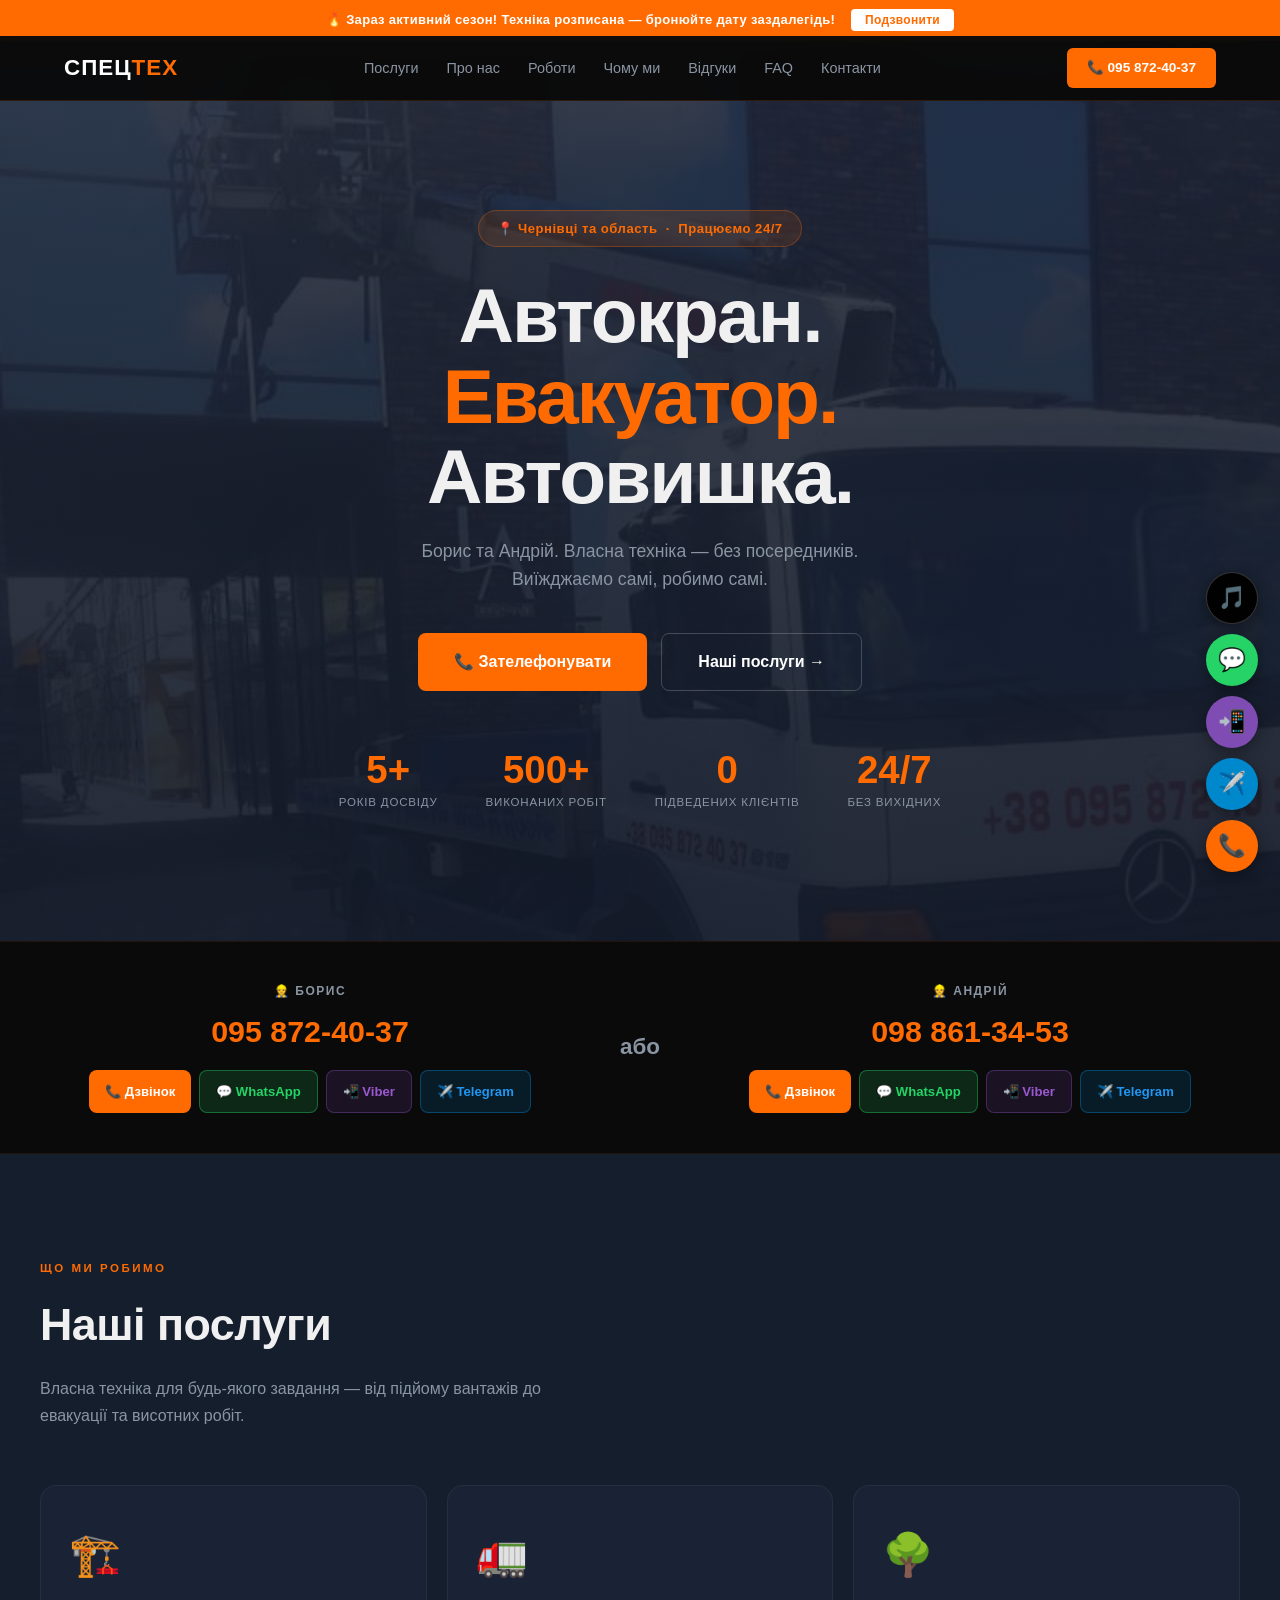
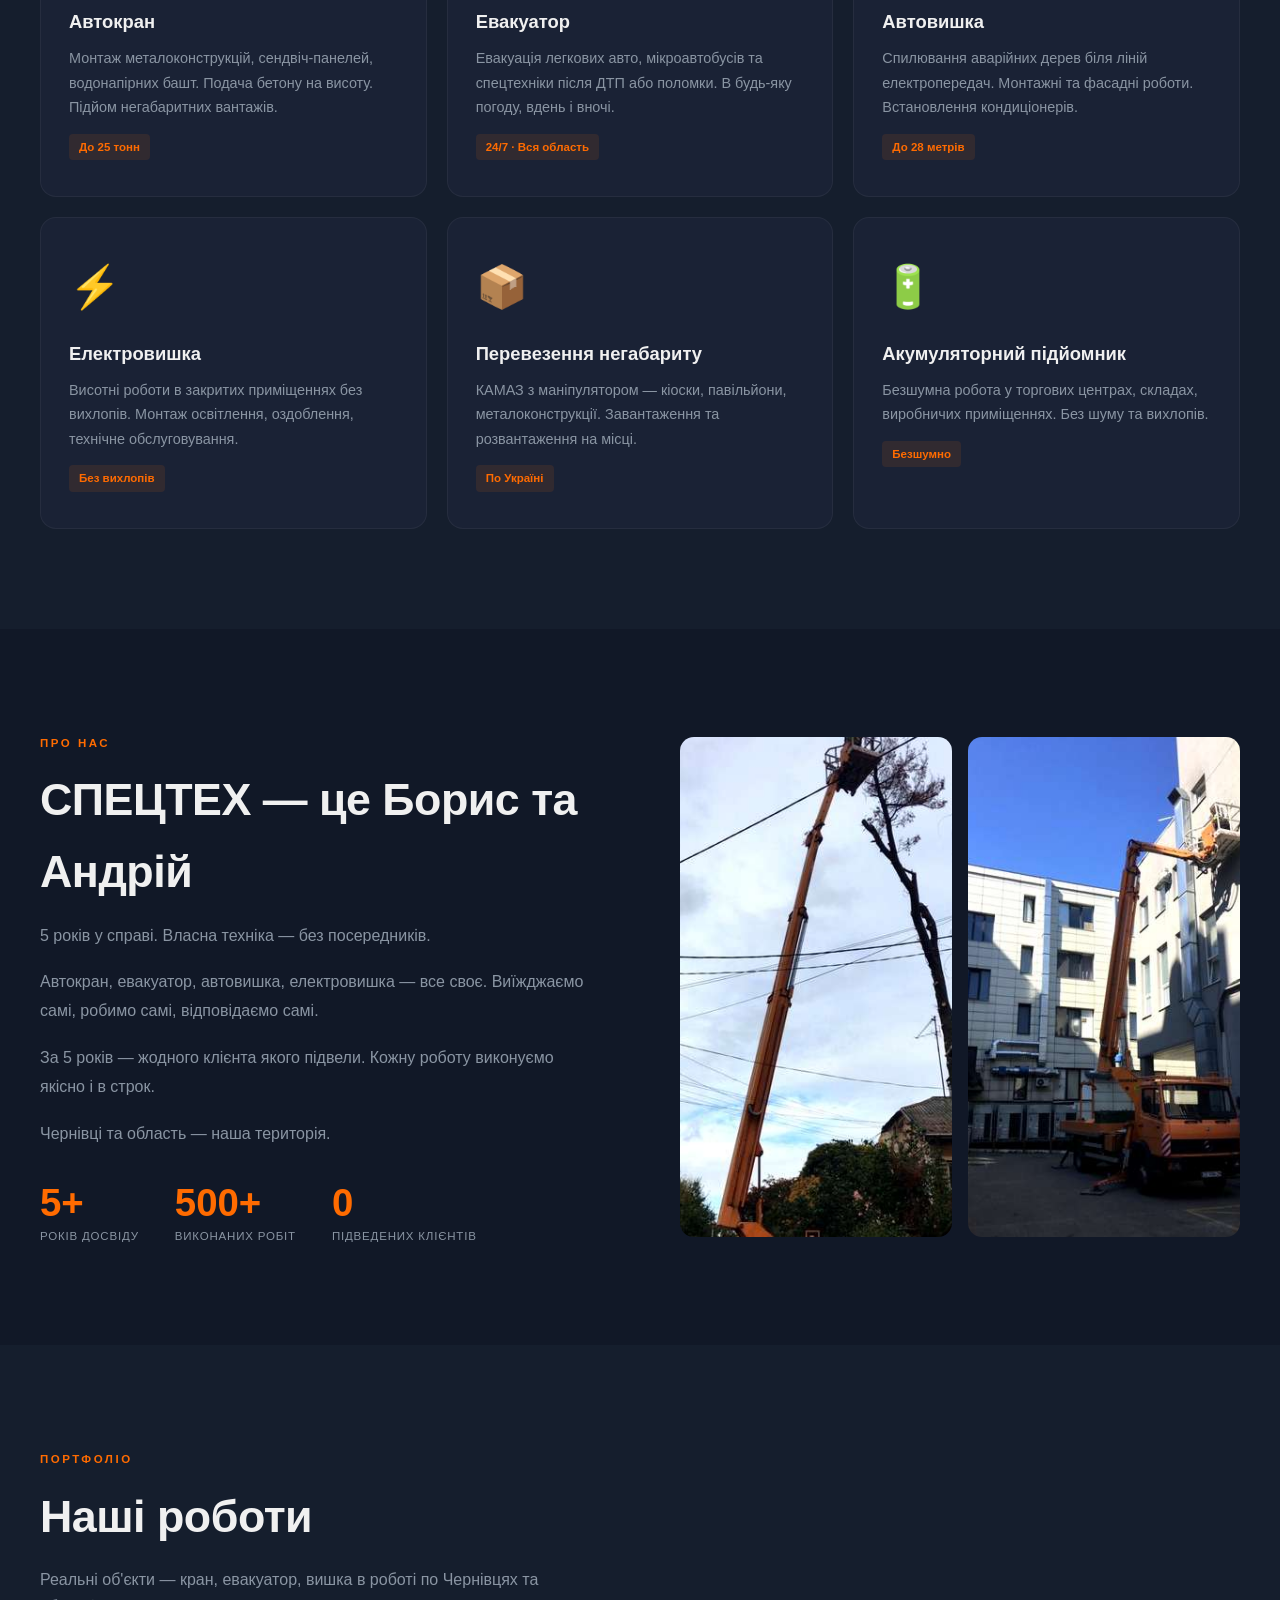
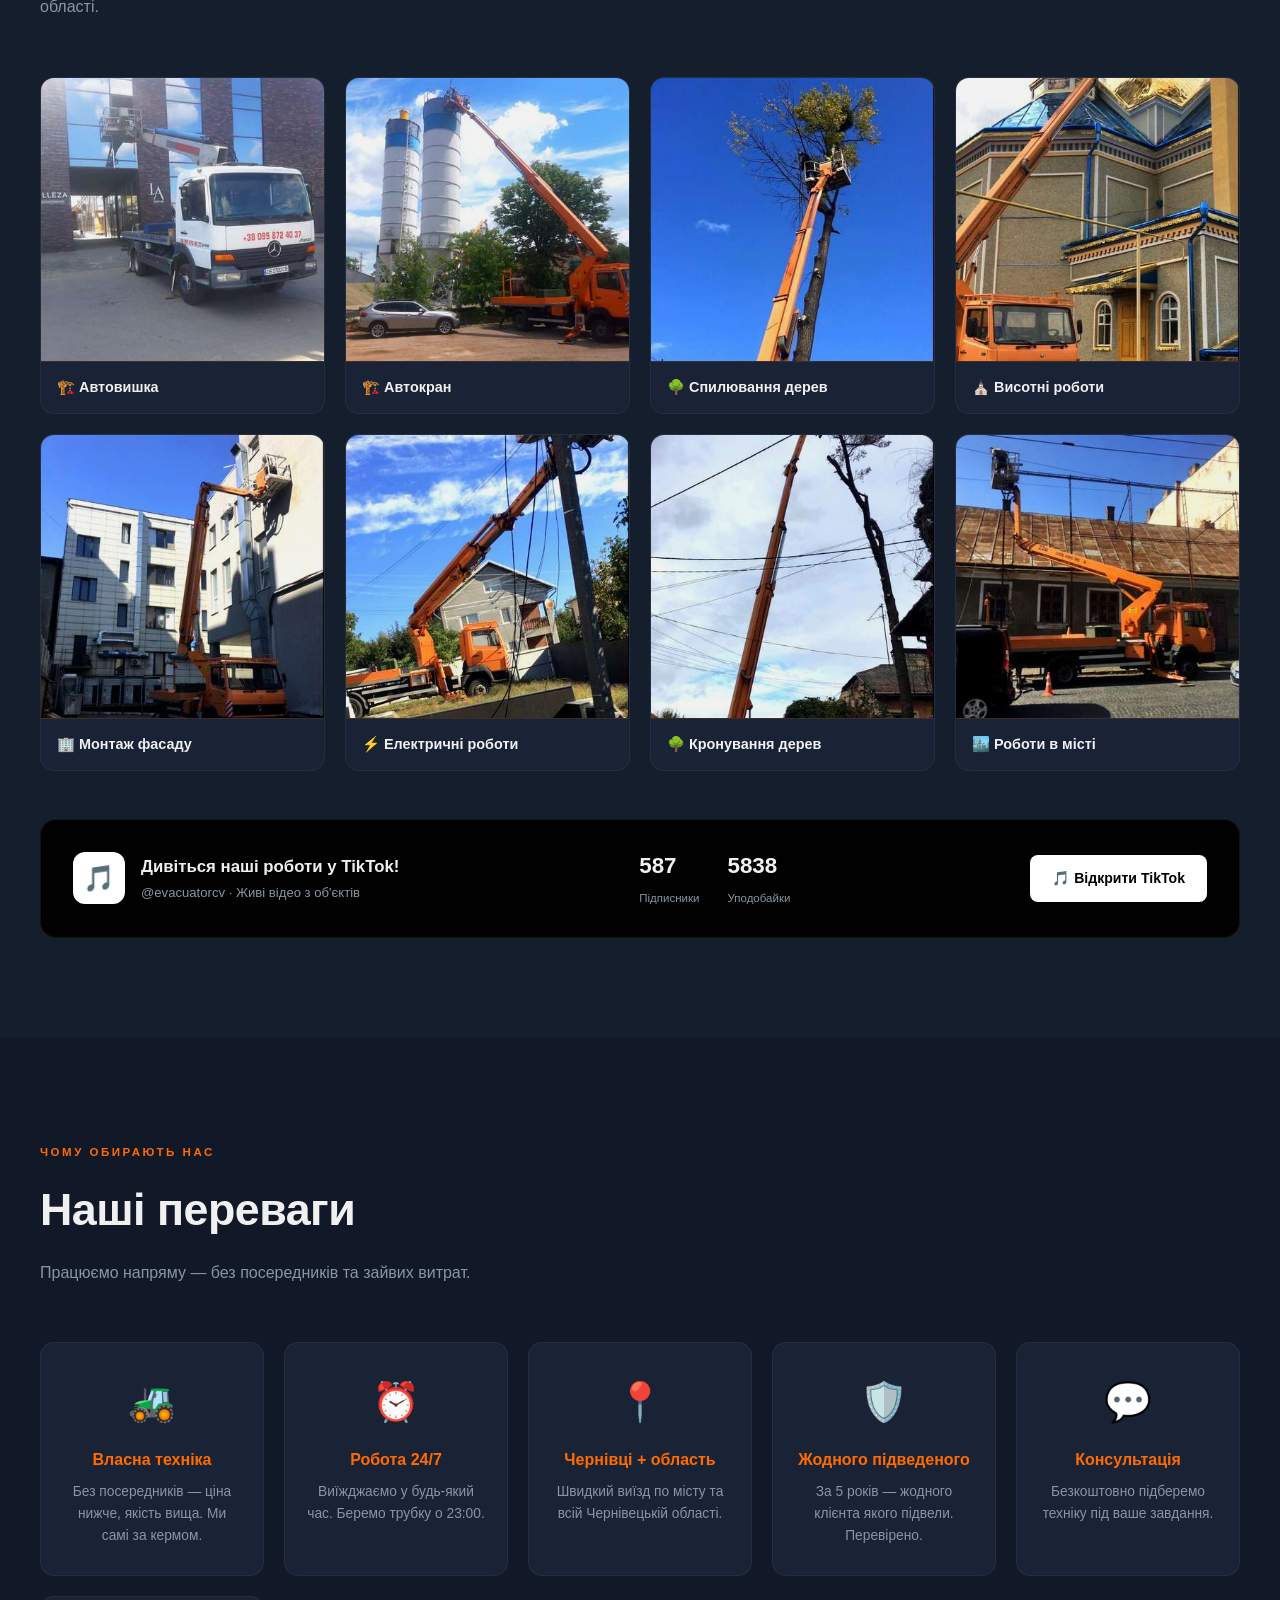
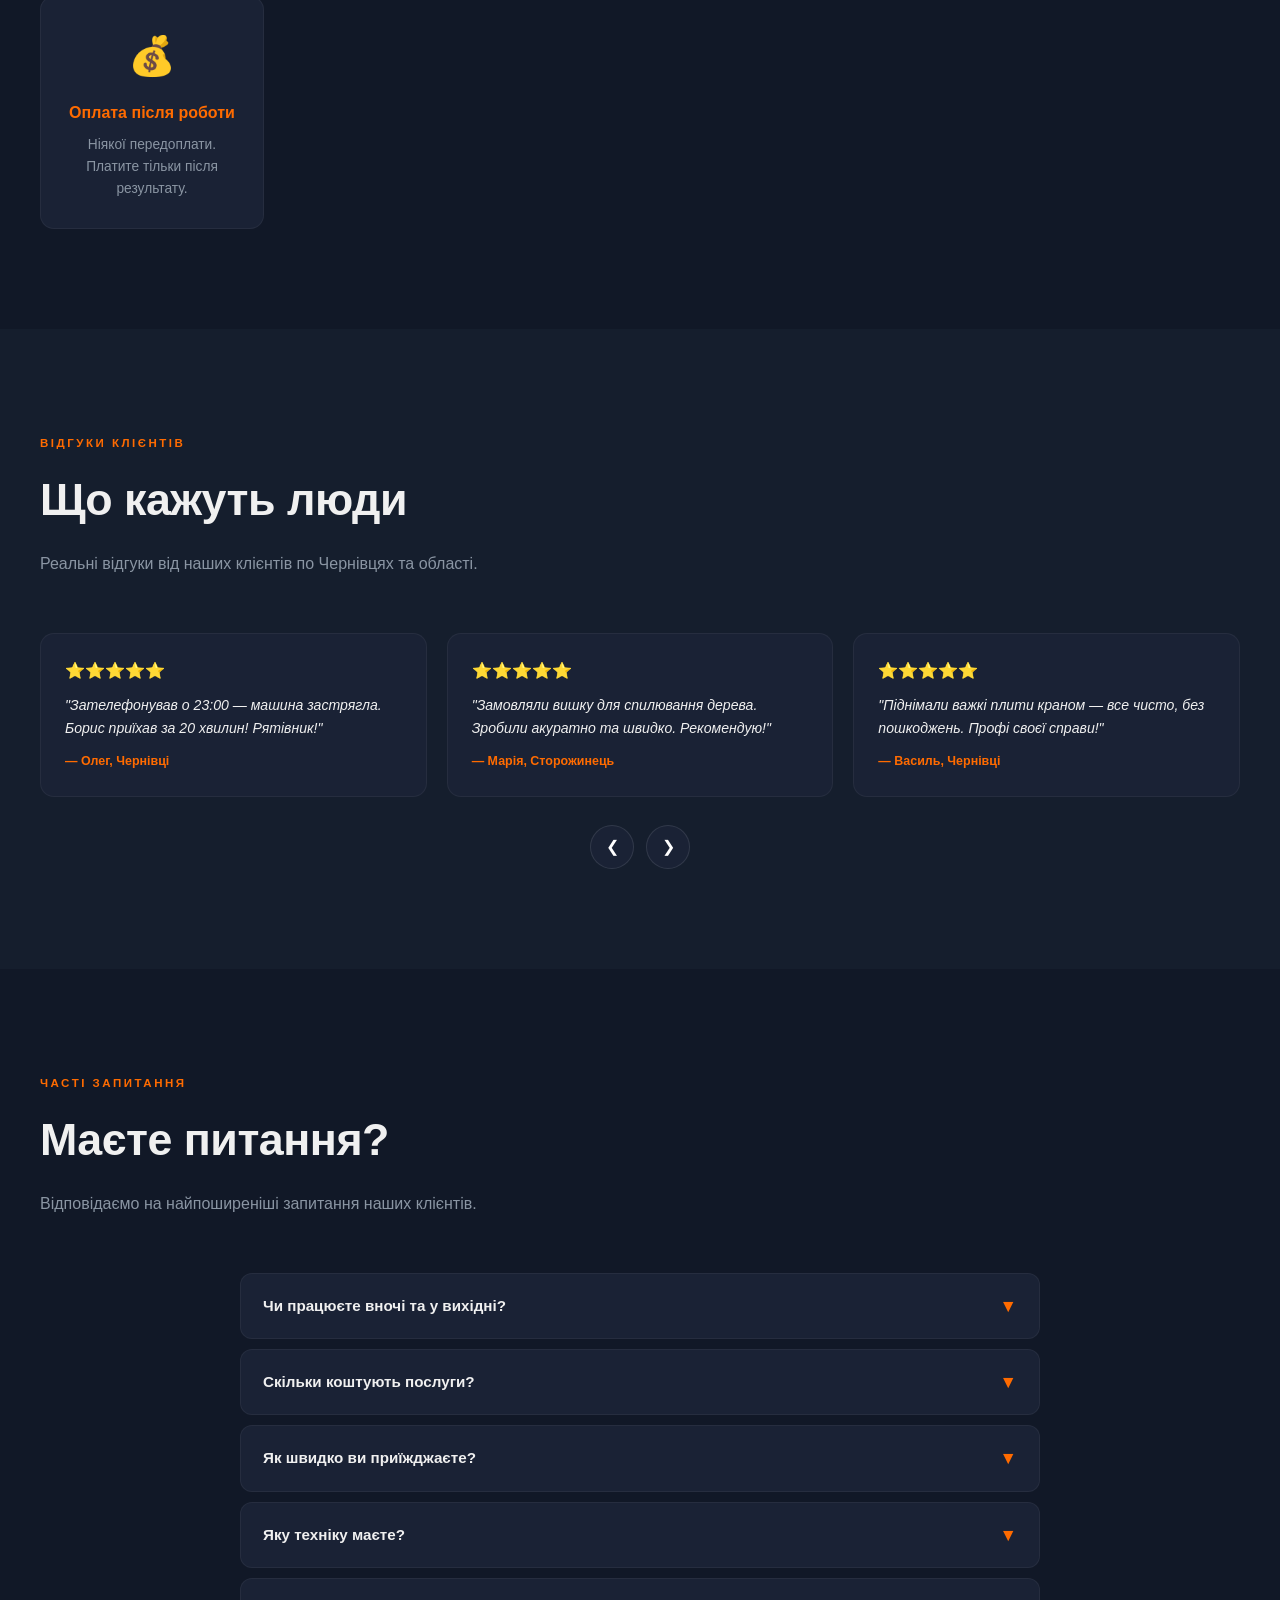
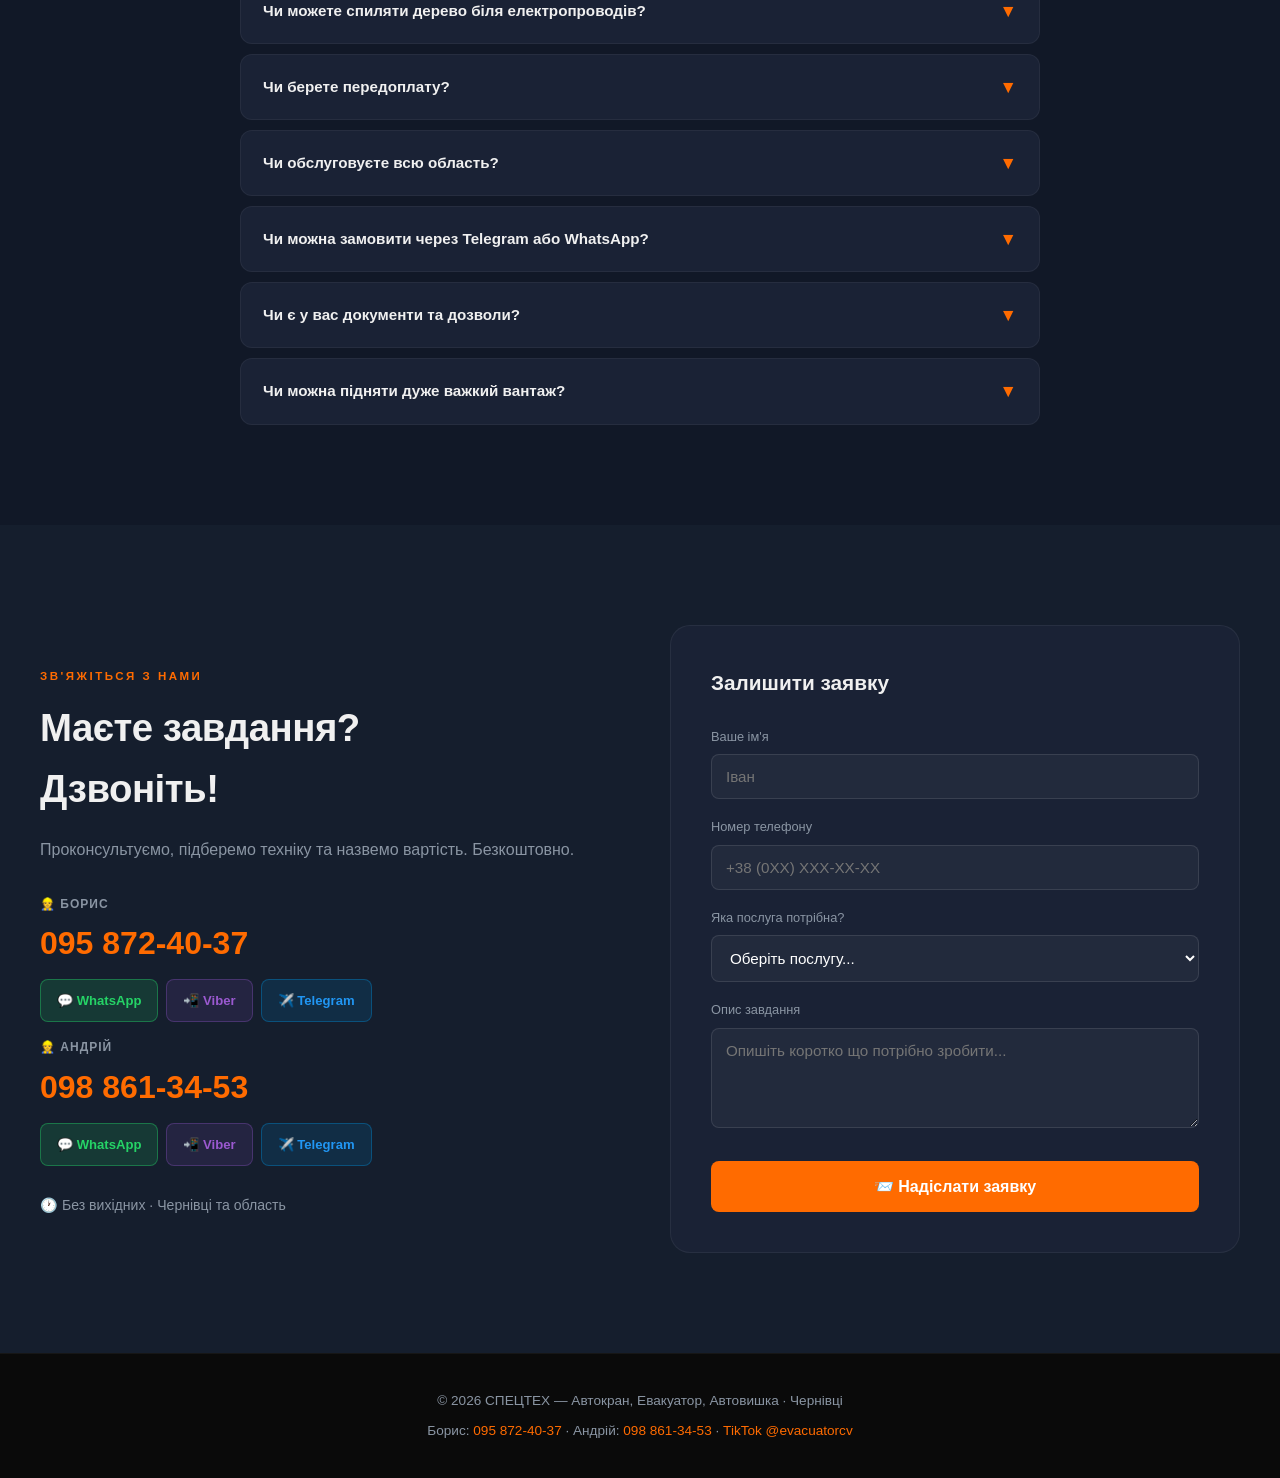
==== index.html @ e75e0cc0 "Add files via upload" ====
<!DOCTYPE html>
<html lang="uk">
<head>
<meta charset="UTF-8">
<meta name="viewport" content="width=device-width, initial-scale=1.0">
<title>Евакуатор Чернівці | Автокран Чернівці | Спецтехніка Чернівці | СПЕЦТЕХ</title>
<meta name="description" content="Спецтехніка Чернівці — евакуатор 24/7, автокран до 25т, автовишка до 28м. Спилювання дерев, монтаж фасадів, перевезення негабариту. Борис: 095 872-40-37, Андрій: 098 861-34-53.">
<meta name="keywords" content="евакуатор Чернівці, евакуатор Чернівці 24/7, автокран Чернівці, автовишка Чернівці, спецтехніка Чернівці, спилювання дерев Чернівці, кран Чернівці, вишка Чернівці, евакуація авто Чернівці, буксирування авто Чернівці, монтаж кондиціонерів Чернівці, перевезення негабариту Чернівці, оренда крана Чернівці, оренда вишки Чернівці, спецтехніка Чернівецька область, евакуатор Буковина">
<meta name="robots" content="index, follow">
<meta name="author" content="СПЕЦТЕХ Чернівці">
<meta name="geo.region" content="UA-23">
<meta name="geo.placename" content="Чернівці">
<meta property="og:title" content="Евакуатор Чернівці 24/7 | Автокран, Автовишка | СПЕЦТЕХ">
<meta property="og:description" content="Власна спецтехніка без посередників. Евакуатор, автокран, автовишка 24/7 по Чернівцях та області.">
<meta property="og:type" content="website">
<meta property="og:locale" content="uk_UA">
<link rel="canonical" href="https://spectech-cv.netlify.app/">
<script type="application/ld+json">
{
  "@context": "https://schema.org",
  "@type": "LocalBusiness",
  "name": "СПЕЦТЕХ — Автокран та Евакуатор Чернівці",
  "description": "Послуги автокрана, евакуатора та автовишки у Чернівцях та області. Власна техніка без посередників.",
  "telephone": ["+380958724037", "+380988613453"],
  "address": {
    "@type": "PostalAddress",
    "addressLocality": "Чернівці",
    "addressRegion": "Чернівецька область",
    "addressCountry": "UA"
  },
  "areaServed": "Чернівецька область",
  "openingHours": "Mo-Su 00:00-24:00",
  "priceRange": "$$",
  "sameAs": ["https://www.tiktok.com/@evacuatorcv"],
  "hasOfferCatalog": {
    "@type": "OfferCatalog",
    "name": "Послуги спецтехніки",
    "itemListElement": [
      {"@type": "Offer", "itemOffered": {"@type": "Service", "name": "Послуги автокрана Чернівці"}},
      {"@type": "Offer", "itemOffered": {"@type": "Service", "name": "Евакуатор Чернівці 24/7"}},
      {"@type": "Offer", "itemOffered": {"@type": "Service", "name": "Автовишка Чернівці"}},
      {"@type": "Offer", "itemOffered": {"@type": "Service", "name": "Спилювання дерев Чернівці"}},
      {"@type": "Offer", "itemOffered": {"@type": "Service", "name": "Монтаж кондиціонерів Чернівці"}}
    ]
  }
}
</script>
<style>
*{margin:0;padding:0;box-sizing:border-box}
:root{
  --bg:#111827;
  --card:#1a2235;
  --orange:#ff6b00;
  --orange2:#d45500;
  --text:#f0f0f0;
  --muted:#8a95a3;
  --tr:all 0.3s ease;
}
html{scroll-behavior:smooth}
body{font-family:-apple-system,BlinkMacSystemFont,"Segoe UI",sans-serif;background:var(--bg);color:var(--text);overflow-x:hidden;line-height:1.6}

/* SEASON BANNER */
.season{background:var(--orange);padding:10px 20px;text-align:center;font-size:13px;font-weight:600;color:white;letter-spacing:.3px}
.season a{background:white;color:var(--orange);padding:4px 14px;border-radius:4px;font-weight:800;text-decoration:none;margin-left:12px;font-size:12px}

/* NAV */
nav{background:rgba(10,10,10,.96);backdrop-filter:blur(12px);position:fixed;top:36px;width:100%;z-index:1000;border-bottom:1px solid rgba(255,107,0,.15)}
.nav-wrap{max-width:1200px;margin:0 auto;padding:0 24px;height:64px;display:flex;align-items:center;justify-content:space-between}
.logo{font-size:1.4rem;font-weight:900;color:white;text-decoration:none;letter-spacing:1px}
.logo span{color:var(--orange)}
.nav-links{display:flex;list-style:none;gap:28px}
.nav-links a{color:var(--muted);text-decoration:none;font-size:.9rem;font-weight:500;transition:var(--tr)}
.nav-links a:hover{color:var(--orange)}
.nav-call{background:var(--orange);color:white;padding:9px 20px;border-radius:6px;font-weight:700;font-size:.85rem;text-decoration:none;transition:var(--tr);white-space:nowrap}
.nav-call:hover{background:var(--orange2)}
.burger{display:none;flex-direction:column;gap:5px;background:none;border:none;cursor:pointer}
.burger span{display:block;width:24px;height:2px;background:white;border-radius:2px;transition:var(--tr)}
.burger.open span:nth-child(1){transform:translateY(7px) rotate(45deg)}
.burger.open span:nth-child(2){opacity:0}
.burger.open span:nth-child(3){transform:translateY(-7px) rotate(-45deg)}
.mob-menu{display:none;position:fixed;top:100px;left:0;right:0;background:#0a0a0a;padding:24px;z-index:999;border-bottom:1px solid rgba(255,107,0,.2)}
.mob-menu.open{display:block}
.mob-menu ul{list-style:none;display:flex;flex-direction:column;gap:18px;margin-bottom:20px}
.mob-menu a{color:white;text-decoration:none;font-size:1rem;font-weight:600}
.mob-phone{display:block;background:var(--orange);color:white;text-align:center;padding:13px;border-radius:8px;font-weight:700;text-decoration:none;margin-bottom:10px}

/* HERO */
.hero{min-height:100vh;display:flex;align-items:center;justify-content:center;text-align:center;padding:120px 24px 80px;position:relative;overflow:hidden}
.hero-bg{position:absolute;inset:0;z-index:0}
.hero-slides{width:100%;height:100%;position:relative}
.hero-slide{position:absolute;inset:0;opacity:0;transition:opacity 1s ease;background:center/cover no-repeat}
.hero-slide.active{opacity:1}
.hero-overlay{position:absolute;inset:0;background:linear-gradient(180deg,rgba(17,24,39,.82) 0%,rgba(17,24,39,.92) 100%)}
.hero-content{position:relative;z-index:1;max-width:700px;margin:0 auto}
.hero-badge{display:inline-flex;align-items:center;gap:8px;background:rgba(255,107,0,.12);border:1px solid rgba(255,107,0,.3);color:var(--orange);padding:7px 18px;border-radius:100px;font-size:.82rem;font-weight:600;margin-bottom:28px;letter-spacing:.5px}
.hero h1{font-size:clamp(2.6rem,6vw,4.8rem);font-weight:900;line-height:1.05;margin-bottom:20px;letter-spacing:-2px}
.hero h1 em{font-style:normal;color:var(--orange)}
.hero-sub{font-size:1.1rem;color:var(--muted);margin-bottom:40px;max-width:500px;margin-left:auto;margin-right:auto}
.hero-btns{display:flex;gap:14px;justify-content:center;flex-wrap:wrap;margin-bottom:60px}
.btn-main{background:var(--orange);color:white;padding:15px 36px;border-radius:8px;font-weight:700;font-size:1rem;text-decoration:none;transition:var(--tr);border:none;cursor:pointer;display:inline-flex;align-items:center;gap:8px}
.btn-main:hover{background:var(--orange2);transform:translateY(-2px)}
.btn-ghost{background:transparent;color:white;padding:15px 36px;border-radius:8px;font-weight:700;font-size:1rem;text-decoration:none;border:1.5px solid rgba(255,255,255,.2);transition:var(--tr)}
.btn-ghost:hover{border-color:var(--orange);color:var(--orange)}
.hero-stats{display:flex;gap:48px;justify-content:center;flex-wrap:wrap}
.stat-num{font-size:2.4rem;font-weight:900;color:var(--orange);line-height:1}
.stat-label{font-size:.72rem;color:var(--muted);text-transform:uppercase;letter-spacing:.8px;margin-top:4px}

/* CONTACTS STRIP */
.contacts-strip{background:#0a0a0a;padding:40px 24px;border-top:1px solid rgba(255,107,0,.1);border-bottom:1px solid rgba(255,107,0,.1)}
.contacts-strip .container{max-width:1200px;margin:0 auto}
.contacts-grid{display:grid;grid-template-columns:1fr auto 1fr;gap:40px;align-items:center;justify-items:center}
.contact-person{text-align:center}
.person-name{color:var(--muted);font-size:.75rem;text-transform:uppercase;letter-spacing:1.5px;margin-bottom:6px;font-weight:600}
.person-phone{font-size:1.9rem;font-weight:900;color:var(--orange);text-decoration:none;display:block;margin-bottom:14px;transition:var(--tr)}
.person-phone:hover{color:white}
.contact-btns{display:flex;gap:8px;justify-content:center;flex-wrap:wrap}
.cbtn{display:inline-flex;align-items:center;gap:6px;padding:10px 16px;border-radius:8px;font-weight:700;font-size:.82rem;text-decoration:none;transition:var(--tr);cursor:pointer;border:none}
.cbtn:hover{transform:translateY(-2px)}
.cbtn-call{background:var(--orange);color:white}
.cbtn-call:hover{background:var(--orange2)}
.cbtn-viber{background:rgba(126,76,178,.15);border:1.5px solid rgba(126,76,178,.4);color:#9b59d0}
.cbtn-viber:hover{background:rgba(126,76,178,.25)}
.cbtn-tg{background:rgba(0,136,204,.15);border:1.5px solid rgba(0,136,204,.4);color:#2196f3}
.cbtn-tg:hover{background:rgba(0,136,204,.25)}
.cbtn-wa{background:rgba(37,211,102,.15);border:1.5px solid rgba(37,211,102,.4);color:#25d366}
.cbtn-wa:hover{background:rgba(37,211,102,.25)}
.contacts-divider{color:var(--muted);font-size:1.4rem;font-weight:700}

/* SECTIONS */
.section{padding:100px 24px}
.section-dark{background:#151e2d}
.container{max-width:1200px;margin:0 auto}
.section-tag{display:inline-block;color:var(--orange);font-size:.72rem;font-weight:700;letter-spacing:2.5px;text-transform:uppercase;margin-bottom:12px}
.section-title{font-size:clamp(1.8rem,4vw,2.8rem);font-weight:900;margin-bottom:14px;letter-spacing:-.5px}
.section-desc{color:var(--muted);font-size:1rem;max-width:520px;margin-bottom:56px;line-height:1.7}

/* SERVICES */
.services-grid{display:grid;grid-template-columns:repeat(auto-fit,minmax(300px,1fr));gap:20px}
.scard{background:var(--card);border:1px solid rgba(255,255,255,.05);border-radius:16px;padding:36px 28px;transition:var(--tr);position:relative;overflow:hidden}
.scard::after{content:'';position:absolute;top:0;left:0;right:0;height:3px;background:var(--orange);transform:scaleX(0);transform-origin:left;transition:var(--tr)}
.scard:hover{transform:translateY(-6px);border-color:rgba(255,107,0,.25);box-shadow:0 20px 40px rgba(0,0,0,.3)}
.scard:hover::after{transform:scaleX(1)}
.scard-icon{font-size:2.6rem;margin-bottom:18px;display:block}
.scard h3{font-size:1.15rem;font-weight:800;margin-bottom:10px}
.scard p{color:var(--muted);font-size:.9rem;line-height:1.7}
.scard-tag{display:inline-block;background:rgba(255,107,0,.1);color:var(--orange);font-size:.72rem;font-weight:600;padding:4px 10px;border-radius:4px;margin-top:14px}

/* ABOUT */
.about-grid{display:grid;grid-template-columns:1fr 1fr;gap:80px;align-items:center}
.about-text p{color:var(--muted);font-size:1rem;line-height:1.8;margin-bottom:18px}
.about-nums{display:flex;gap:36px;margin-top:36px;flex-wrap:wrap}
.about-num .n{font-size:2.4rem;font-weight:900;color:var(--orange);line-height:1}
.about-num .l{font-size:.72rem;color:var(--muted);text-transform:uppercase;letter-spacing:.8px;margin-top:4px}
.about-imgs{display:grid;grid-template-columns:1fr 1fr;gap:16px;height:500px}
.about-img-big{grid-column:1;grid-row:1;border-radius:14px;overflow:hidden;height:100%}
.about-img-sm{grid-column:2;grid-row:1;border-radius:14px;overflow:hidden;height:100%}
.about-img-big img,.about-img-sm img{width:100%;height:100%;object-fit:cover;object-position:center;transition:transform .4s ease}
.about-img-big:hover img,.about-img-sm:hover img{transform:scale(1.04)}

/* GALLERY SLIDER */
.gallery-slider{position:relative;border-radius:16px;overflow:hidden;box-shadow:0 20px 60px rgba(0,0,0,.4);background:#0a0a0a}
.gslides{display:flex;transition:transform .6s cubic-bezier(.4,0,.2,1)}
/* ПРОСТА СІТКА */
.simple-grid{display:grid;grid-template-columns:repeat(4,1fr);gap:20px}
.sg-item{border-radius:14px;overflow:hidden;background:var(--card);border:1px solid rgba(255,255,255,.05);transition:transform .3s ease}
.sg-item:hover{transform:translateY(-6px)}
.sg-item img{width:100%;aspect-ratio:1;object-fit:cover;display:block;filter:brightness(.95) saturate(1.1);transition:filter .3s ease}
.sg-item:hover img{filter:brightness(1.05) saturate(1.2)}
.sg-caption{padding:14px 16px;font-size:.9rem;font-weight:700;color:var(--text);border-top:1px solid rgba(255,107,0,.15)}
.gslide-caption{position:absolute;bottom:0;left:0;right:0;background:linear-gradient(transparent,rgba(17,24,39,.92));padding:28px 24px 20px;font-size:1rem;font-weight:600}
.garrow{position:absolute;top:50%;transform:translateY(-50%);background:rgba(255,107,0,.85);color:white;border:none;width:48px;height:48px;border-radius:50%;font-size:1.2rem;cursor:pointer;z-index:10;display:flex;align-items:center;justify-content:center;transition:var(--tr)}
.garrow:hover{background:var(--orange);transform:translateY(-50%) scale(1.1)}
.garrow.prev{left:16px}
.garrow.next{right:16px}
.gdots{display:flex;justify-content:center;gap:10px;margin-top:20px}
.gdot{width:10px;height:10px;border-radius:50%;background:rgba(255,255,255,.2);cursor:pointer;transition:var(--tr)}
.gdot.active{background:var(--orange);transform:scale(1.3)}

/* WHY US */
.why-grid{display:grid;grid-template-columns:repeat(auto-fit,minmax(220px,1fr));gap:20px}
.why-card{background:var(--card);border:1px solid rgba(255,255,255,.05);border-radius:14px;padding:28px 22px;text-align:center;transition:var(--tr)}
.why-card:hover{border-color:rgba(255,107,0,.25);transform:translateY(-4px)}
.why-icon{font-size:2.4rem;margin-bottom:14px;display:block}
.why-card h3{font-size:1rem;font-weight:800;color:var(--orange);margin-bottom:8px}
.why-card p{color:var(--muted);font-size:.86rem;line-height:1.6}

/* REVIEWS SLIDER */
.reviews-slider{position:relative;overflow:hidden}
.rslides{display:flex;transition:transform .6s cubic-bezier(.4,0,.2,1)}
.rslide{flex:1 0 100%}
.reviews-row{display:grid;grid-template-columns:repeat(3,1fr);gap:20px}
.rcard{background:var(--card);border:1px solid rgba(255,255,255,.05);border-radius:14px;padding:24px;transition:var(--tr)}
.rcard:hover{border-color:rgba(255,107,0,.2)}
.stars{color:#fbbf24;font-size:1rem;margin-bottom:10px}
.rcard p{color:var(--text);font-size:.88rem;line-height:1.65;font-style:italic;margin-bottom:12px}
.rname{color:var(--orange);font-size:.78rem;font-weight:700}
.rarrows{display:flex;justify-content:center;gap:12px;margin-top:28px}
.rarrow{background:var(--card);border:1px solid rgba(255,255,255,.1);color:white;width:44px;height:44px;border-radius:50%;font-size:1rem;cursor:pointer;transition:var(--tr);display:flex;align-items:center;justify-content:center}
.rarrow:hover{background:var(--orange);border-color:var(--orange)}

/* TIKTOK */
.tiktok-block{background:#010101;border:1px solid rgba(255,255,255,.07);border-radius:16px;padding:28px 32px;display:flex;align-items:center;justify-content:space-between;flex-wrap:wrap;gap:20px;margin-top:48px}
.tiktok-left{display:flex;align-items:center;gap:16px}
.tiktok-ico{width:52px;height:52px;background:white;border-radius:12px;display:flex;align-items:center;justify-content:center;font-size:1.6rem}
.tiktok-title{font-size:1.05rem;font-weight:800}
.tiktok-sub{color:var(--muted);font-size:.82rem;margin-top:2px}
.tiktok-stats{display:flex;gap:28px}
.tiktok-stat strong{display:block;font-size:1.4rem;font-weight:900}
.tiktok-stat small{color:var(--muted);font-size:.72rem}
.btn-tiktok{background:white;color:black;padding:12px 22px;border-radius:8px;font-weight:700;font-size:.88rem;text-decoration:none;transition:var(--tr);display:flex;align-items:center;gap:8px}
.btn-tiktok:hover{transform:translateY(-2px)}

/* FAQ */
.faq-list{max-width:800px;margin:0 auto;display:flex;flex-direction:column;gap:10px}
.faq-item{background:var(--card);border:1px solid rgba(255,255,255,.05);border-radius:12px;overflow:hidden;transition:var(--tr)}
.faq-item:hover{border-color:rgba(255,107,0,.2)}
.faq-q{padding:18px 22px;font-weight:700;font-size:.95rem;cursor:pointer;display:flex;justify-content:space-between;align-items:center;user-select:none}
.faq-arr{color:var(--orange);transition:var(--tr);font-size:1.1rem}
.faq-item.open .faq-arr{transform:rotate(180deg)}
.faq-a{display:none;padding:0 22px 18px;color:var(--muted);font-size:.9rem;line-height:1.75;border-top:1px solid rgba(255,255,255,.05);padding-top:14px}
.faq-item.open .faq-a{display:block}

/* CONTACT FORM */
.contact-wrap{display:grid;grid-template-columns:1fr 1fr;gap:60px;align-items:center}
.contact-left h2{font-size:2.4rem;font-weight:900;margin-bottom:16px;letter-spacing:-.5px}
.contact-left p{color:var(--muted);line-height:1.7;margin-bottom:32px}
.big-phones{display:flex;flex-direction:column;gap:16px;margin-bottom:28px}
.big-phone-item .label{color:var(--muted);font-size:.75rem;text-transform:uppercase;letter-spacing:1px;margin-bottom:4px;font-weight:600}
.big-phone-link{font-size:2rem;font-weight:900;color:var(--orange);text-decoration:none;display:block;transition:var(--tr)}
.big-phone-link:hover{color:white}
.big-phone-btns{display:flex;gap:8px;margin-top:10px;flex-wrap:wrap}
.contact-hours{display:flex;align-items:center;gap:8px;color:var(--muted);font-size:.88rem;margin-top:20px}
.contact-form{background:var(--card);border:1px solid rgba(255,255,255,.06);border-radius:20px;padding:40px}
.contact-form h3{font-size:1.3rem;font-weight:800;margin-bottom:28px}
.fg{margin-bottom:18px}
.fg label{display:block;font-size:.8rem;color:var(--muted);margin-bottom:7px;font-weight:500}
.fg input,.fg textarea,.fg select{width:100%;padding:13px 14px;background:rgba(255,255,255,.04);border:1px solid rgba(255,255,255,.1);border-radius:8px;color:white;font-size:.95rem;transition:var(--tr);font-family:inherit}
.fg input:focus,.fg textarea:focus,.fg select:focus{outline:none;border-color:var(--orange);background:rgba(255,107,0,.04)}
.fg select option{background:#1a2235}
.fg textarea{resize:vertical;min-height:100px}
.btn-submit{width:100%;padding:16px;background:var(--orange);color:white;border:none;border-radius:8px;font-size:1rem;font-weight:700;cursor:pointer;transition:var(--tr);margin-top:8px}
.btn-submit:hover{background:var(--orange2);transform:translateY(-2px)}
.success-msg{display:none;background:rgba(16,185,129,.15);border:1px solid rgba(16,185,129,.3);color:#10b981;padding:16px;border-radius:8px;text-align:center;font-weight:600;margin-top:16px}

/* FOOTER */
footer{background:#0a0a0a;border-top:1px solid rgba(255,255,255,.05);padding:36px 24px;text-align:center;color:var(--muted);font-size:.85rem}
footer a{color:var(--orange);text-decoration:none}
footer p+p{margin-top:8px}

/* FLOAT BUTTONS */
.float-btns{position:fixed;bottom:28px;right:22px;display:flex;flex-direction:column;gap:10px;z-index:900}
.fbtn{width:52px;height:52px;border-radius:50%;display:flex;align-items:center;justify-content:center;font-size:1.4rem;text-decoration:none;box-shadow:0 4px 16px rgba(0,0,0,.4);transition:var(--tr)}
.fbtn:hover{transform:scale(1.12)}
.fbtn-wa{background:#25d366}
.fbtn-viber{background:#7e4cb2}
.fbtn-tg{background:#0088cc}
.fbtn-call{background:var(--orange)}

/* ANIMATIONS */
@keyframes fadeUp{from{opacity:0;transform:translateY(24px)}to{opacity:1;transform:translateY(0)}}
.hero-badge{animation:fadeUp .6s ease both}
.hero h1{animation:fadeUp .6s ease .1s both}
.hero-sub{animation:fadeUp .6s ease .2s both}
.hero-btns{animation:fadeUp .6s ease .3s both}
.hero-stats{animation:fadeUp .6s ease .4s both}

/* RESPONSIVE */
@media(max-width:900px){
  nav{top:36px}
  .nav-links,.nav-call{display:none}
  .burger{display:flex}
  .contacts-grid{grid-template-columns:1fr;gap:28px}
  .contacts-divider{display:none}
  .about-grid{grid-template-columns:1fr;gap:32px}
  .about-imgs{height:260px}
  .contact-wrap{grid-template-columns:1fr;gap:36px}
  .reviews-row{grid-template-columns:1fr}
  .tiktok-block{flex-direction:column;align-items:flex-start}
  .tiktok-stats{display:none}
  .simple-grid{grid-template-columns:repeat(2,1fr)}
}
@media(max-width:600px){
  .season{font-size:11px}
  .section{padding:70px 20px}
  .hero-stats{gap:24px}
  .contact-form{padding:24px 18px}
  .simple-grid{grid-template-columns:repeat(2,1fr);gap:12px}
}
</style>
</head>
<body>

<!-- SEASON BANNER -->
<div class="season">
  🔥 Зараз активний сезон! Техніка розписана — <strong>бронюйте дату заздалегідь!</strong>
  <a href="tel:+380958724037">Подзвонити</a>
</div>

<!-- NAV -->
<nav>
  <div class="nav-wrap">
    <a href="#home" class="logo">СПЕЦ<span>ТЕХ</span></a>
    <ul class="nav-links">
      <li><a href="#services">Послуги</a></li>
      <li><a href="#about">Про нас</a></li>
      <li><a href="#gallery">Роботи</a></li>
      <li><a href="#why">Чому ми</a></li>
      <li><a href="#reviews">Відгуки</a></li>
      <li><a href="#faq">FAQ</a></li>
      <li><a href="#contact">Контакти</a></li>
    </ul>
    <a href="tel:+380958724037" class="nav-call">📞 095 872-40-37</a>
    <button class="burger" id="burger"><span></span><span></span><span></span></button>
  </div>
</nav>

<!-- MOB MENU -->
<div class="mob-menu" id="mobMenu">
  <ul>
    <li><a href="#services" class="mc">Послуги</a></li>
    <li><a href="#about" class="mc">Про нас</a></li>
    <li><a href="#gallery" class="mc">Роботи</a></li>
    <li><a href="#why" class="mc">Чому ми</a></li>
    <li><a href="#reviews" class="mc">Відгуки</a></li>
    <li><a href="#faq" class="mc">FAQ</a></li>
    <li><a href="#contact" class="mc">Контакти</a></li>
  </ul>
  <a href="tel:+380958724037" class="mob-phone mc">📞 Борис: 095 872-40-37</a>
  <a href="tel:+380988613453" class="mob-phone mc" style="background:#1a2235;border:1px solid rgba(255,107,0,.4);">📞 Андрій: 098 861-34-53</a>
</div>

<!-- HERO -->
<header id="home" class="hero">
  <div class="hero-bg">
    <div class="hero-slides" id="heroSlides">
      <div class="hero-slide active" id="hs0"></div>
      <div class="hero-slide" id="hs1"></div>
      <div class="hero-slide" id="hs2"></div>
      <div class="hero-slide" id="hs3"></div>
    </div>
    <div class="hero-overlay"></div>
  </div>
  <div class="hero-content">
    <div class="hero-badge">📍 Чернівці та область &nbsp;·&nbsp; Працюємо 24/7</div>
    <h1>Автокран.<br><em>Евакуатор.</em><br>Автовишка.</h1>
    <p class="hero-sub">Борис та Андрій. Власна техніка — без посередників. Виїжджаємо самі, робимо самі.</p>
    <div class="hero-btns">
      <a href="tel:+380958724037" class="btn-main">📞 Зателефонувати</a>
      <a href="#services" class="btn-ghost">Наші послуги →</a>
    </div>
    <div class="hero-stats">
      <div><div class="stat-num">5+</div><div class="stat-label">Років досвіду</div></div>
      <div><div class="stat-num">500+</div><div class="stat-label">Виконаних робіт</div></div>
      <div><div class="stat-num">0</div><div class="stat-label">Підведених клієнтів</div></div>
      <div><div class="stat-num">24/7</div><div class="stat-label">Без вихідних</div></div>
    </div>
  </div>
</header>

<!-- CONTACTS STRIP -->
<div class="contacts-strip">
  <div class="container">
    <div class="contacts-grid">
      <div class="contact-person">
        <div class="person-name">👷 Борис</div>
        <a href="tel:+380958724037" class="person-phone">095 872-40-37</a>
        <div class="contact-btns">
          <a href="tel:+380958724037" class="cbtn cbtn-call">📞 Дзвінок</a>
          <a href="https://wa.me/380958724037" class="cbtn cbtn-wa" target="_blank">💬 WhatsApp</a>
          <a href="viber://chat?number=+380958724037" class="cbtn cbtn-viber">📲 Viber</a>
          <a href="https://t.me/+380958724037" class="cbtn cbtn-tg" target="_blank">✈️ Telegram</a>
        </div>
      </div>
      <div class="contacts-divider">або</div>
      <div class="contact-person">
        <div class="person-name">👷 Андрій</div>
        <a href="tel:+380988613453" class="person-phone">098 861-34-53</a>
        <div class="contact-btns">
          <a href="tel:+380988613453" class="cbtn cbtn-call">📞 Дзвінок</a>
          <a href="https://wa.me/380988613453" class="cbtn cbtn-wa" target="_blank">💬 WhatsApp</a>
          <a href="viber://chat?number=+380988613453" class="cbtn cbtn-viber">📲 Viber</a>
          <a href="https://t.me/+380988613453" class="cbtn cbtn-tg" target="_blank">✈️ Telegram</a>
        </div>
      </div>
    </div>
  </div>
</div>

<!-- SERVICES -->
<section id="services" class="section section-dark">
  <div class="container">
    <span class="section-tag">Що ми робимо</span>
    <h2 class="section-title">Наші послуги</h2>
    <p class="section-desc">Власна техніка для будь-якого завдання — від підйому вантажів до евакуації та висотних робіт.</p>
    <div class="services-grid">
      <div class="scard"><span class="scard-icon">🏗️</span><h3>Автокран</h3><p>Монтаж металоконструкцій, сендвіч-панелей, водонапірних башт. Подача бетону на висоту. Підйом негабаритних вантажів.</p><span class="scard-tag">До 25 тонн</span></div>
      <div class="scard"><span class="scard-icon">🚛</span><h3>Евакуатор</h3><p>Евакуація легкових авто, мікроавтобусів та спецтехніки після ДТП або поломки. В будь-яку погоду, вдень і вночі.</p><span class="scard-tag">24/7 · Вся область</span></div>
      <div class="scard"><span class="scard-icon">🌳</span><h3>Автовишка</h3><p>Спилювання аварійних дерев біля ліній електропередач. Монтажні та фасадні роботи. Встановлення кондиціонерів.</p><span class="scard-tag">До 28 метрів</span></div>
      <div class="scard"><span class="scard-icon">⚡</span><h3>Електровишка</h3><p>Висотні роботи в закритих приміщеннях без вихлопів. Монтаж освітлення, оздоблення, технічне обслуговування.</p><span class="scard-tag">Без вихлопів</span></div>
      <div class="scard"><span class="scard-icon">📦</span><h3>Перевезення негабариту</h3><p>КАМАЗ з маніпулятором — кіоски, павільйони, металоконструкції. Завантаження та розвантаження на місці.</p><span class="scard-tag">По Україні</span></div>
      <div class="scard"><span class="scard-icon">🔋</span><h3>Акумуляторний підйомник</h3><p>Безшумна робота у торгових центрах, складах, виробничих приміщеннях. Без шуму та вихлопів.</p><span class="scard-tag">Безшумно</span></div>
    </div>
  </div>
</section>

<!-- ABOUT -->
<section id="about" class="section">
  <div class="container">
    <div class="about-grid">
      <div class="about-text">
        <span class="section-tag">Про нас</span>
        <h2 class="section-title">СПЕЦТЕХ — це Борис та Андрій</h2>
        <p>5 років у справі. Власна техніка — без посередників.</p>
        <p>Автокран, евакуатор, автовишка, електровишка — все своє. Виїжджаємо самі, робимо самі, відповідаємо самі.</p>
        <p>За 5 років — жодного клієнта якого підвели. Кожну роботу виконуємо якісно і в строк.</p>
        <p>Чернівці та область — наша територія.</p>
        <div class="about-nums">
          <div class="about-num"><div class="n">5+</div><div class="l">Років досвіду</div></div>
          <div class="about-num"><div class="n">500+</div><div class="l">Виконаних робіт</div></div>
          <div class="about-num"><div class="n">0</div><div class="l">Підведених клієнтів</div></div>
        </div>
      </div>
      <div class="about-imgs">
        <div class="about-img-big"><img data-photo="photo7_v" src="" alt="Кронування дерев вишкою"></div>
        <div class="about-img-sm"><img data-photo="photo5_v" src="" alt="Монтаж фасаду вишкою"></div>
      </div>
    </div>
  </div>
</section>

<!-- GALLERY -->
<section id="gallery" class="section section-dark">
  <div class="container">
    <span class="section-tag">Портфоліо</span>
    <h2 class="section-title">Наші роботи</h2>
    <p class="section-desc">Реальні об'єкти — кран, евакуатор, вишка в роботі по Чернівцях та області.</p>
    <!-- ПРОСТА СІТКА ФОТО -->
    <div class="simple-grid">
      <div class="sg-item">
        <img data-photo="photo1_sq" src="" alt="Автовишка">
        <div class="sg-caption">🏗️ Автовишка</div>
      </div>
      <div class="sg-item">
        <img data-photo="photo2_sq" src="" alt="Автокран">
        <div class="sg-caption">🏗️ Автокран</div>
      </div>
      <div class="sg-item">
        <img data-photo="photo3_sq" src="" alt="Спилювання дерев">
        <div class="sg-caption">🌳 Спилювання дерев</div>
      </div>
      <div class="sg-item">
        <img data-photo="photo4_sq" src="" alt="Висотні роботи">
        <div class="sg-caption">⛪ Висотні роботи</div>
      </div>
      <div class="sg-item">
        <img data-photo="photo5_sq" src="" alt="Монтаж фасаду">
        <div class="sg-caption">🏢 Монтаж фасаду</div>
      </div>
      <div class="sg-item">
        <img data-photo="photo6_sq" src="" alt="Електричні роботи">
        <div class="sg-caption">⚡ Електричні роботи</div>
      </div>
      <div class="sg-item">
        <img data-photo="photo7_sq" src="" alt="Кронування дерев">
        <div class="sg-caption">🌳 Кронування дерев</div>
      </div>
      <div class="sg-item">
        <img data-photo="photo8_sq" src="" alt="Центр міста">
        <div class="sg-caption">🏙️ Роботи в місті</div>
      </div>
    </div>
    <div class="tiktok-block">
      <div class="tiktok-left">
        <div class="tiktok-ico">🎵</div>
        <div><div class="tiktok-title">Дивіться наші роботи у TikTok!</div><div class="tiktok-sub">@evacuatorcv · Живі відео з об'єктів</div></div>
      </div>
      <div class="tiktok-stats">
        <div class="tiktok-stat"><strong>587</strong><small>Підписники</small></div>
        <div class="tiktok-stat"><strong>5838</strong><small>Уподобайки</small></div>
      </div>
      <a href="https://www.tiktok.com/@evacuatorcv" target="_blank" class="btn-tiktok">🎵 Відкрити TikTok</a>
    </div>
  </div>
</section>

<!-- WHY US -->
<section id="why" class="section">
  <div class="container">
    <span class="section-tag">Чому обирають нас</span>
    <h2 class="section-title">Наші переваги</h2>
    <p class="section-desc">Працюємо напряму — без посередників та зайвих витрат.</p>
    <div class="why-grid">
      <div class="why-card"><span class="why-icon">🚜</span><h3>Власна техніка</h3><p>Без посередників — ціна нижче, якість вища. Ми самі за кермом.</p></div>
      <div class="why-card"><span class="why-icon">⏰</span><h3>Робота 24/7</h3><p>Виїжджаємо у будь-який час. Беремо трубку о 23:00.</p></div>
      <div class="why-card"><span class="why-icon">📍</span><h3>Чернівці + область</h3><p>Швидкий виїзд по місту та всій Чернівецькій області.</p></div>
      <div class="why-card"><span class="why-icon">🛡️</span><h3>Жодного підведеного</h3><p>За 5 років — жодного клієнта якого підвели. Перевірено.</p></div>
      <div class="why-card"><span class="why-icon">💬</span><h3>Консультація</h3><p>Безкоштовно підберемо техніку під ваше завдання.</p></div>
      <div class="why-card"><span class="why-icon">💰</span><h3>Оплата після роботи</h3><p>Ніякої передоплати. Платите тільки після результату.</p></div>
    </div>
  </div>
</section>

<!-- REVIEWS -->
<section id="reviews" class="section section-dark">
  <div class="container">
    <span class="section-tag">Відгуки клієнтів</span>
    <h2 class="section-title">Що кажуть люди</h2>
    <p class="section-desc">Реальні відгуки від наших клієнтів по Чернівцях та області.</p>
    <div class="reviews-slider">
      <div class="rslides" id="rSlides">
        <div class="rslide"><div class="reviews-row">
          <div class="rcard"><div class="stars">⭐⭐⭐⭐⭐</div><p>"Зателефонував о 23:00 — машина застрягла. Борис приїхав за 20 хвилин! Рятівник!"</p><div class="rname">— Олег, Чернівці</div></div>
          <div class="rcard"><div class="stars">⭐⭐⭐⭐⭐</div><p>"Замовляли вишку для спилювання дерева. Зробили акуратно та швидко. Рекомендую!"</p><div class="rname">— Марія, Сторожинець</div></div>
          <div class="rcard"><div class="stars">⭐⭐⭐⭐⭐</div><p>"Піднімали важкі плити краном — все чисто, без пошкоджень. Профі своєї справи!"</p><div class="rname">— Василь, Чернівці</div></div>
        </div></div>
        <div class="rslide"><div class="reviews-row">
          <div class="rcard"><div class="stars">⭐⭐⭐⭐⭐</div><p>"Евакуатор приїхав швидше ніж очікувала. Ціна чесна, без прихованих доплат!"</p><div class="rname">— Ірина, Кіцмань</div></div>
          <div class="rcard"><div class="stars">⭐⭐⭐⭐⭐</div><p>"Андрій проконсультував по телефону, підібрав потрібну техніку. Все зроблено на відмінно!"</p><div class="rname">— Дмитро, Чернівці</div></div>
          <div class="rcard"><div class="stars">⭐⭐⭐⭐⭐</div><p>"Дерево впало після шторму — приїхали того ж дня. Ціна приємно здивувала!"</p><div class="rname">— Тетяна, Новодністровськ</div></div>
        </div></div>
        <div class="rslide"><div class="reviews-row">
          <div class="rcard"><div class="stars">⭐⭐⭐⭐⭐</div><p>"Вже третій раз звертаюсь. Завжди вчасно, завжди якісно. Інших не шукаю!"</p><div class="rname">— Андрій, Чернівці</div></div>
          <div class="rcard"><div class="stars">⭐⭐⭐⭐⭐</div><p>"Вишка для ремонту даху церкви. Хлопці поставились з повагою. Дуже вдячні!"</p><div class="rname">— Наталя, Заставна</div></div>
          <div class="rcard"><div class="stars">⭐⭐⭐⭐⭐</div><p>"КАМАЗом перевезли великогабаритне обладнання. Самі завантажили й розвантажили!"</p><div class="rname">— Сергій, Чернівці</div></div>
        </div></div>
        <div class="rslide"><div class="reviews-row">
          <div class="rcard"><div class="stars">⭐⭐⭐⭐⭐</div><p>"Авто зламалось вночі посеред дороги. Борис відповів одразу, приїхав швидко!"</p><div class="rname">— Оксана, Герца</div></div>
          <div class="rcard"><div class="stars">⭐⭐⭐⭐⭐</div><p>"Монтували металоконструкції на заводі. Кран справився ідеально, бригада досвідчена!"</p><div class="rname">— Микола, Чернівці</div></div>
          <div class="rcard"><div class="stars">⭐⭐⭐⭐⭐</div><p>"Зрізали аварійну сосну біля електропроводів. Думала дорого — виявилось доступно!"</p><div class="rname">— Людмила, Вижниця</div></div>
        </div></div>
        <div class="rslide"><div class="reviews-row">
          <div class="rcard"><div class="stars">⭐⭐⭐⭐⭐</div><p>"Евакуатор після ДТП. Андрій спокійно все пояснив. В складній ситуації дуже допомогли!"</p><div class="rname">— Роман, Чернівці</div></div>
          <div class="rcard"><div class="stars">⭐⭐⭐⭐⭐</div><p>"Встановлювали водонапірну башту. Підняли краном ідеально рівно з першого разу!"</p><div class="rname">— Галина, Сокиряни</div></div>
          <div class="rcard"><div class="stars">⭐⭐⭐⭐⭐</div><p>"Борис завжди на зв'язку, завжди допоможе! Найкраща спецтехніка в Чернівцях!"</p><div class="rname">— Петро, Чернівці</div></div>
        </div></div>
      </div>
    </div>
    <div class="rarrows">
      <button class="rarrow" id="rPrev">&#10094;</button>
      <button class="rarrow" id="rNext">&#10095;</button>
    </div>
  </div>
</section>

<!-- FAQ -->
<section id="faq" class="section">
  <div class="container">
    <span class="section-tag">Часті запитання</span>
    <h2 class="section-title">Маєте питання?</h2>
    <p class="section-desc">Відповідаємо на найпоширеніші запитання наших клієнтів.</p>
    <div class="faq-list">
      <div class="faq-item"><div class="faq-q" onclick="toggleFaq(this)">Чи працюєте вночі та у вихідні?<span class="faq-arr">▼</span></div><div class="faq-a">Так! Працюємо 24/7 без вихідних та свят. Телефонуйте в будь-який час — завжди відповімо!</div></div>
      <div class="faq-item"><div class="faq-q" onclick="toggleFaq(this)">Скільки коштують послуги?<span class="faq-arr">▼</span></div><div class="faq-a">Ціна залежить від виду роботи та відстані. Зателефонуйте — назвемо точну вартість безкоштовно за 2 хвилини!</div></div>
      <div class="faq-item"><div class="faq-q" onclick="toggleFaq(this)">Як швидко ви приїжджаєте?<span class="faq-arr">▼</span></div><div class="faq-a">По Чернівцях — від 15 до 30 хвилин. По області — залежно від відстані. Виїжджаємо одразу після дзвінка!</div></div>
      <div class="faq-item"><div class="faq-q" onclick="toggleFaq(this)">Яку техніку маєте?<span class="faq-arr">▼</span></div><div class="faq-a">Автокран до 25т, евакуатор, автовишка до 28м, електровишка, акумуляторний підйомник, КАМАЗ для перевезень.</div></div>
      <div class="faq-item"><div class="faq-q" onclick="toggleFaq(this)">Чи можете спиляти дерево біля електропроводів?<span class="faq-arr">▼</span></div><div class="faq-a">Так! Це наша спеціалізація. Працюємо безпечно навіть біля ліній електропередач.</div></div>
      <div class="faq-item"><div class="faq-q" onclick="toggleFaq(this)">Чи берете передоплату?<span class="faq-arr">▼</span></div><div class="faq-a">Ні! Оплата тільки після виконання роботи. Ніякого ризику для вас!</div></div>
      <div class="faq-item"><div class="faq-q" onclick="toggleFaq(this)">Чи обслуговуєте всю область?<span class="faq-arr">▼</span></div><div class="faq-a">Так! Виїжджаємо по всій Чернівецькій області.</div></div>
      <div class="faq-item"><div class="faq-q" onclick="toggleFaq(this)">Чи можна замовити через Telegram або WhatsApp?<span class="faq-arr">▼</span></div><div class="faq-a">Звичайно! Пишіть Борису або Андрію в Telegram, WhatsApp чи Viber — відповімо швидко!</div></div>
      <div class="faq-item"><div class="faq-q" onclick="toggleFaq(this)">Чи є у вас документи та дозволи?<span class="faq-arr">▼</span></div><div class="faq-a">Так, вся техніка офіційно зареєстрована та перевірена. Працюємо легально.</div></div>
      <div class="faq-item"><div class="faq-q" onclick="toggleFaq(this)">Чи можна підняти дуже важкий вантаж?<span class="faq-arr">▼</span></div><div class="faq-a">Наш кран піднімає до 25 тонн. Зателефонуйте — розкажіть задачу, підберемо рішення!</div></div>
    </div>
  </div>
</section>

<!-- CONTACT -->
<section id="contact" class="section section-dark">
  <div class="container">
    <div class="contact-wrap">
      <div class="contact-left">
        <span class="section-tag">Зв'яжіться з нами</span>
        <h2>Маєте завдання?<br>Дзвоніть!</h2>
        <p>Проконсультуємо, підберемо техніку та назвемо вартість. Безкоштовно.</p>
        <div class="big-phones">
          <div class="big-phone-item">
            <div class="label">👷 Борис</div>
            <a href="tel:+380958724037" class="big-phone-link">095 872-40-37</a>
            <div class="big-phone-btns">
              <a href="https://wa.me/380958724037" class="cbtn cbtn-wa" target="_blank">💬 WhatsApp</a>
              <a href="viber://chat?number=+380958724037" class="cbtn cbtn-viber">📲 Viber</a>
              <a href="https://t.me/+380958724037" class="cbtn cbtn-tg" target="_blank">✈️ Telegram</a>
            </div>
          </div>
          <div class="big-phone-item">
            <div class="label">👷 Андрій</div>
            <a href="tel:+380988613453" class="big-phone-link">098 861-34-53</a>
            <div class="big-phone-btns">
              <a href="https://wa.me/380988613453" class="cbtn cbtn-wa" target="_blank">💬 WhatsApp</a>
              <a href="viber://chat?number=+380988613453" class="cbtn cbtn-viber">📲 Viber</a>
              <a href="https://t.me/+380988613453" class="cbtn cbtn-tg" target="_blank">✈️ Telegram</a>
            </div>
          </div>
        </div>
        <div class="contact-hours">🕐 Без вихідних · Чернівці та область</div>
      </div>
      <div class="contact-form">
        <h3>Залишити заявку</h3>
        <form id="orderForm">
          <div class="fg"><label>Ваше ім'я</label><input type="text" id="fname" required placeholder="Іван"></div>
          <div class="fg"><label>Номер телефону</label><input type="tel" id="fphone" required placeholder="+38 (0XX) XXX-XX-XX"></div>
          <div class="fg"><label>Яка послуга потрібна?</label>
            <select id="fservice">
              <option value="">Оберіть послугу...</option>
              <option>Автокран</option>
              <option>Евакуатор</option>
              <option>Автовишка</option>
              <option>Електровишка</option>
              <option>Перевезення негабариту</option>
              <option>Монтаж кондиціонерів</option>
              <option>Акумуляторний підйомник</option>
              <option>Інше</option>
            </select>
          </div>
          <div class="fg"><label>Опис завдання</label><textarea id="fmsg" placeholder="Опишіть коротко що потрібно зробити..."></textarea></div>
          <button type="submit" class="btn-submit">📨 Надіслати заявку</button>
        </form>
        <div id="formSuccess" class="success-msg">✅ Дякуємо! Борис або Андрій зателефонують найближчим часом.</div>
      </div>
    </div>
  </div>
</section>

<!-- FOOTER -->
<footer>
  <p>© <span id="year"></span> СПЕЦТЕХ — Автокран, Евакуатор, Автовишка · Чернівці</p>
  <p>Борис: <a href="tel:+380958724037">095 872-40-37</a> · Андрій: <a href="tel:+380988613453">098 861-34-53</a> · <a href="https://www.tiktok.com/@evacuatorcv" target="_blank">TikTok @evacuatorcv</a></p>
</footer>

<!-- FLOAT BUTTONS -->
<div class="float-btns">
  <a href="https://www.tiktok.com/@evacuatorcv" target="_blank" class="fbtn" style="background:#010101;border:1px solid rgba(255,255,255,.2);" title="TikTok">🎵</a>
  <a href="https://wa.me/380958724037" class="fbtn fbtn-wa" target="_blank" title="WhatsApp">💬</a>
  <a href="viber://chat?number=+380958724037" class="fbtn fbtn-viber" title="Viber">📲</a>
  <a href="https://t.me/+380958724037" class="fbtn fbtn-tg" target="_blank" title="Telegram">✈️</a>
  <a href="tel:+380958724037" class="fbtn fbtn-call" title="Зателефонувати">📞</a>
</div>

<script>
// РІК
document.getElementById('year').textContent=new Date().getFullYear();

// BURGER
const burger=document.getElementById('burger');
const mobMenu=document.getElementById('mobMenu');
burger.addEventListener('click',()=>{burger.classList.toggle('open');mobMenu.classList.toggle('open')});
document.querySelectorAll('.mc').forEach(l=>l.addEventListener('click',()=>{burger.classList.remove('open');mobMenu.classList.remove('open')}));

// HERO SLIDESHOW (фото вставляються через photos.js)
let hIdx=0;
const hSlides=document.querySelectorAll('.hero-slide');
function heroNext(){
  hSlides[hIdx].classList.remove('active');
  hIdx=(hIdx+1)%hSlides.length;
  hSlides[hIdx].classList.add('active');
}
setInterval(heroNext,4000);

// GALLERY SLIDER
const gSlides=document.getElementById('gSlides');
const gDots=document.getElementById('gDots');
const gItems=gSlides.querySelectorAll('.gslide');
let gIdx=0,gTimer;
gItems.forEach((_,i)=>{
  const d=document.createElement('div');
  d.className='gdot'+(i===0?' active':'');
  d.addEventListener('click',()=>goG(i));
  gDots.appendChild(d);
});
function goG(i){
  gIdx=i;
  gSlides.style.transform=`translateX(-${gIdx*100}%)`;
  document.querySelectorAll('.gdot').forEach((d,j)=>d.classList.toggle('active',j===gIdx));
  clearInterval(gTimer);
  gTimer=setInterval(()=>goG((gIdx+1)%gItems.length),4000);
}
document.getElementById('gPrev').addEventListener('click',()=>goG((gIdx-1+gItems.length)%gItems.length));
document.getElementById('gNext').addEventListener('click',()=>goG((gIdx+1)%gItems.length));
gTimer=setInterval(()=>goG((gIdx+1)%gItems.length),4000);

// REVIEWS SLIDER
const rSlides=document.getElementById('rSlides');
const rItems=rSlides.querySelectorAll('.rslide');
let rIdx=0,rTimer;
function goR(i){
  rIdx=(i+rItems.length)%rItems.length;
  rSlides.style.transform=`translateX(-${rIdx*100}%)`;
  clearInterval(rTimer);
  rTimer=setInterval(()=>goR(rIdx+1),5000);
}
document.getElementById('rPrev').addEventListener('click',()=>goR(rIdx-1));
document.getElementById('rNext').addEventListener('click',()=>goR(rIdx+1));
rTimer=setInterval(()=>goR(rIdx+1),5000);

// FAQ
function toggleFaq(el){el.parentElement.classList.toggle('open')}

// FORM
document.getElementById('orderForm').addEventListener('submit',function(e){
  e.preventDefault();
  var BOT = '8871393843:AAGzEbxW9lNKgY1lssiHiGEsrWHYp_gyX_g';
  var IDS = ['5160843441','2043689397'];
  var txt = '🚛 Нова заявка СПЕЦТЕХ!%0A%0A'
    + '👤 ' + document.getElementById('fname').value + '%0A'
    + '📞 ' + document.getElementById('fphone').value + '%0A'
    + '🔧 ' + document.getElementById('fservice').value + '%0A'
    + '📝 ' + document.getElementById('fmsg').value;
  IDS.forEach(function(id){
    var img = new Image();
    img.src = 'https://api.telegram.org/bot' + BOT + '/sendMessage?chat_id=' + id + '&text=' + txt;
  });
  setTimeout(function(){
    document.getElementById('orderForm').style.display='none';
    document.getElementById('formSuccess').style.display='block';
  }, 1500);
});
</script>
<script src="photos.js"></script>
</body>
</html>
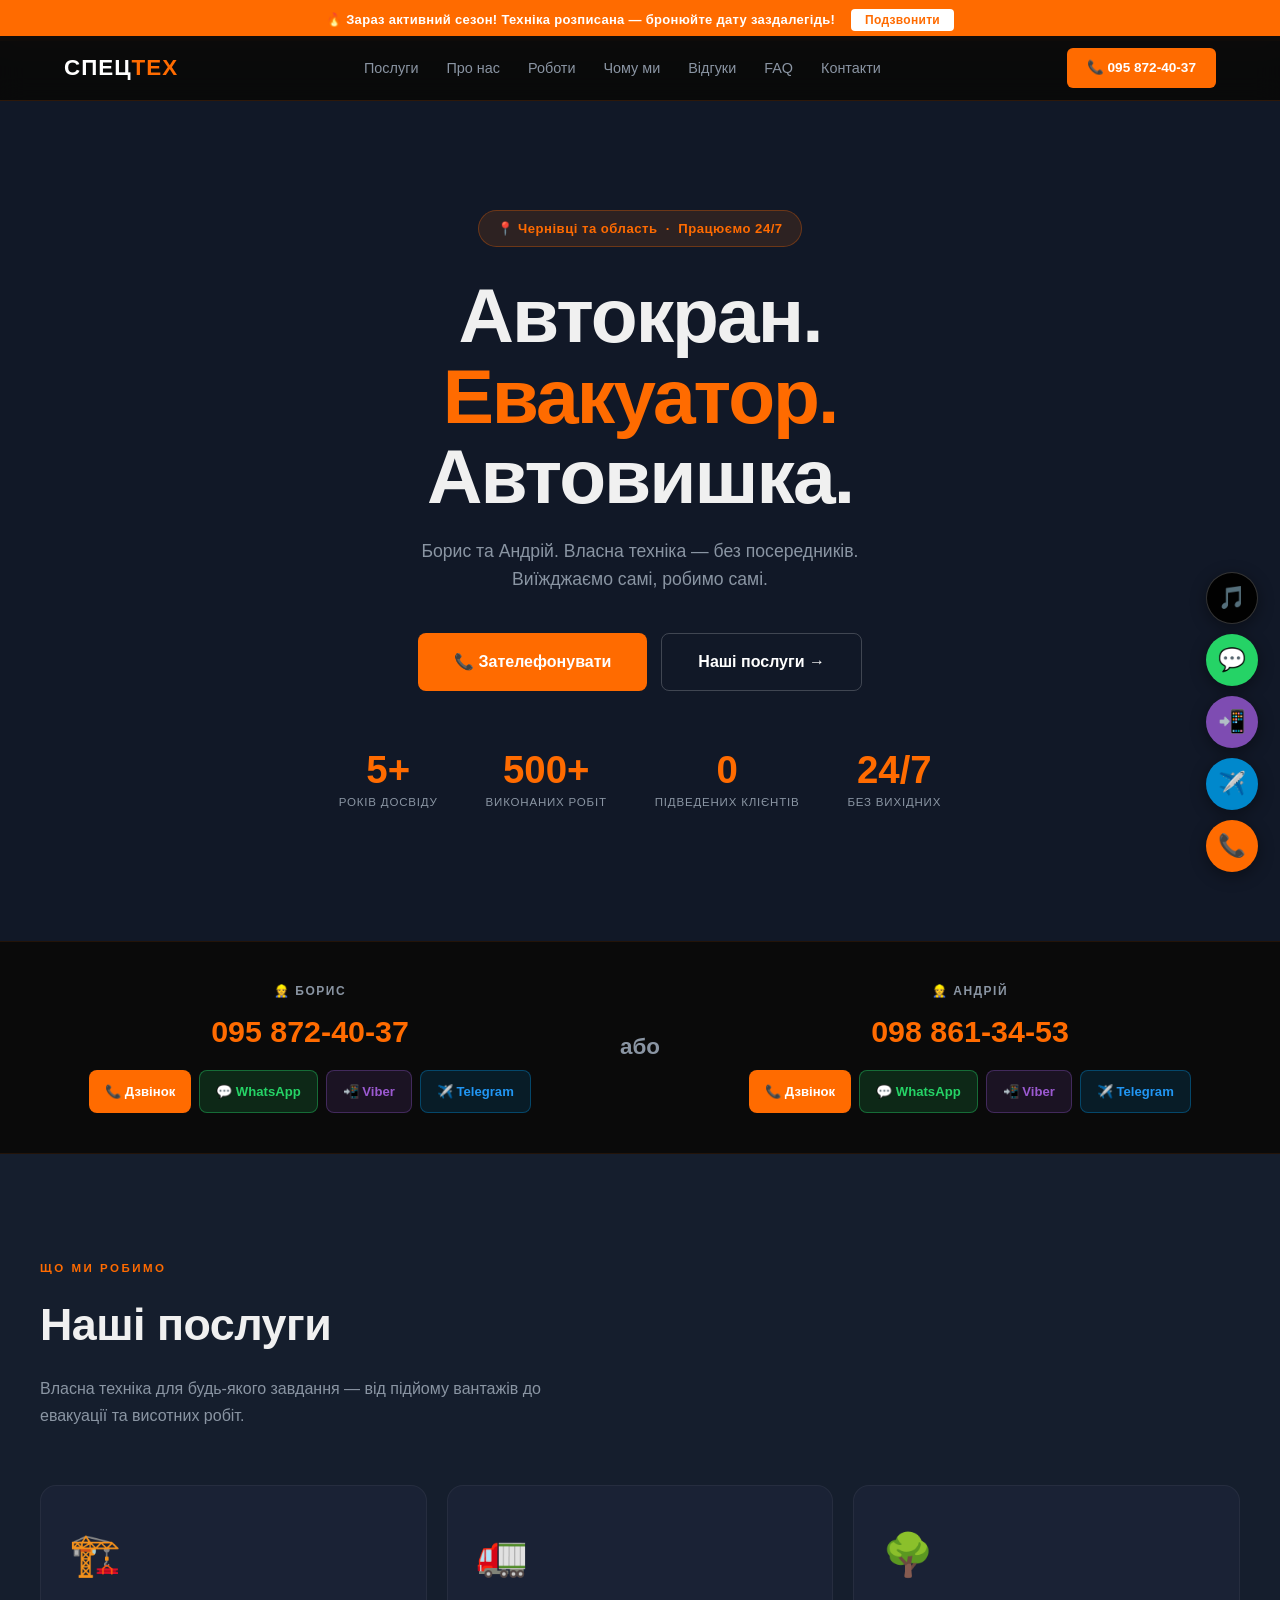
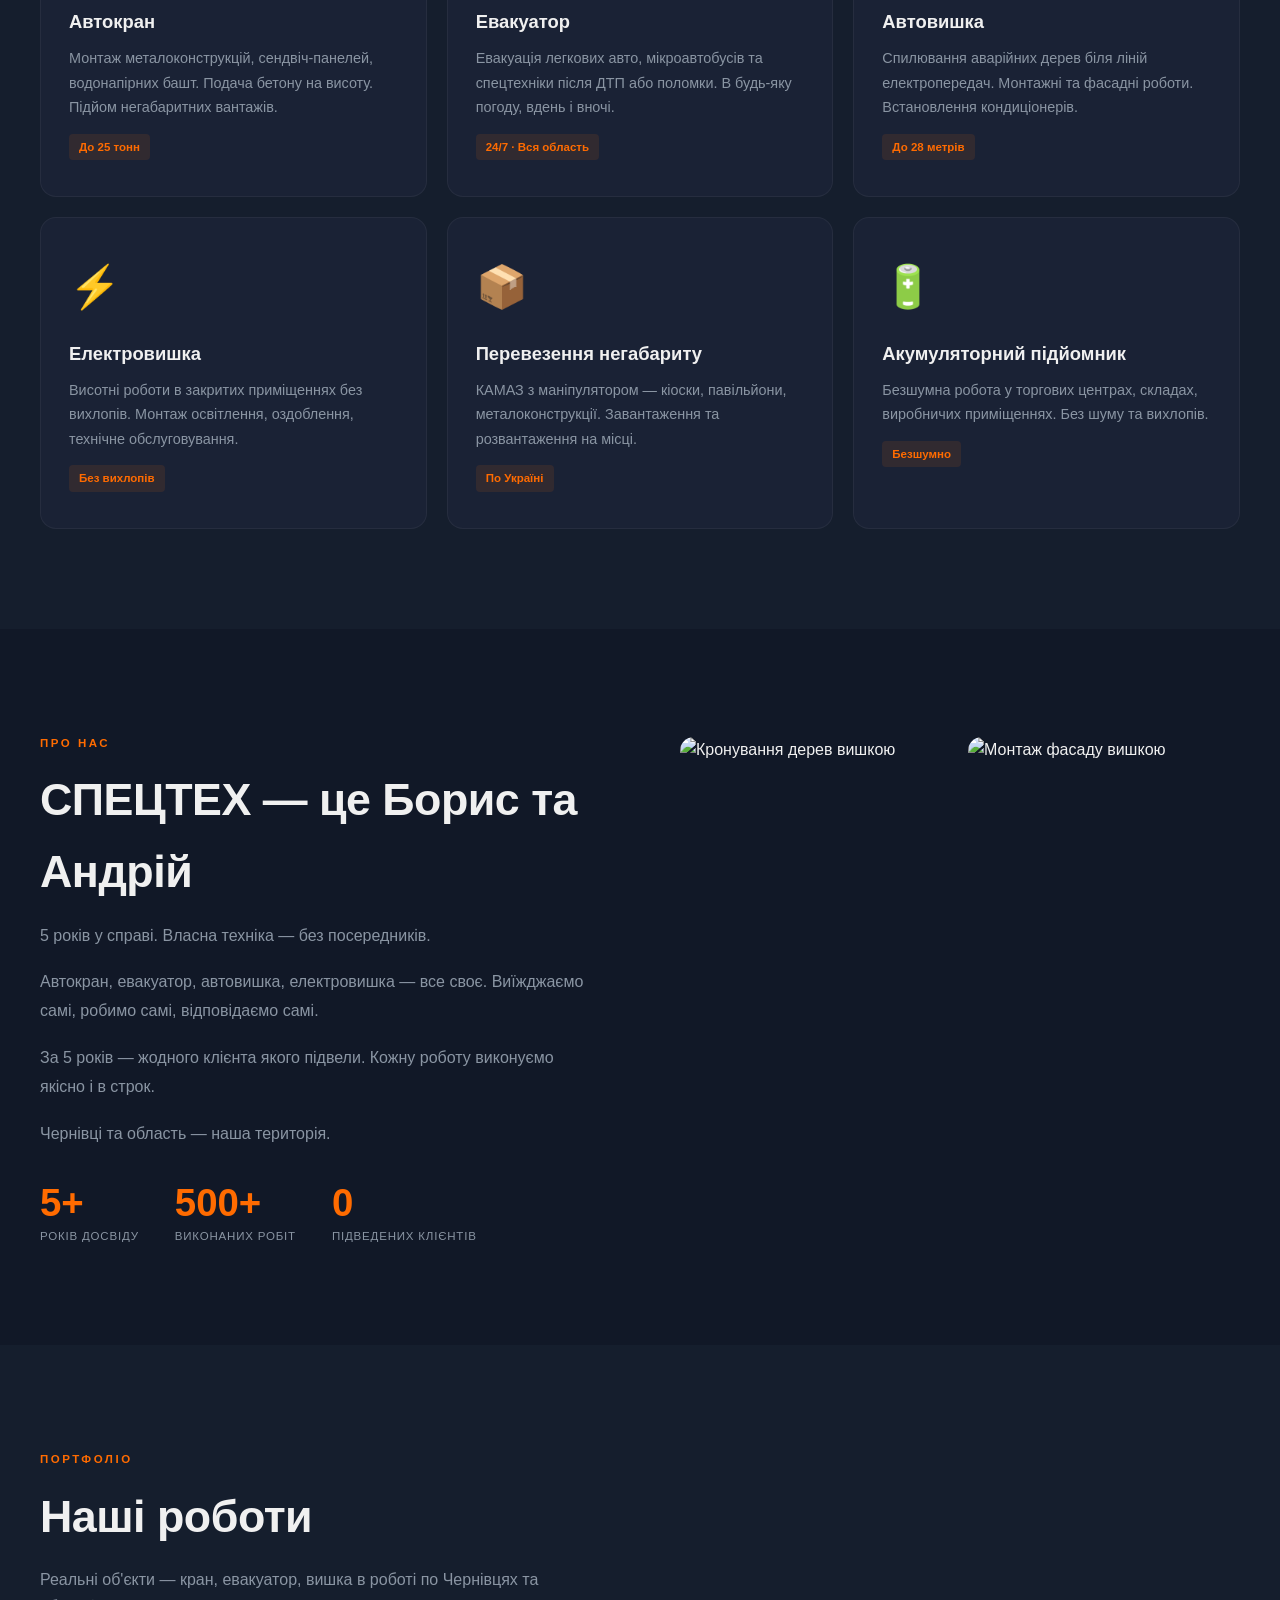
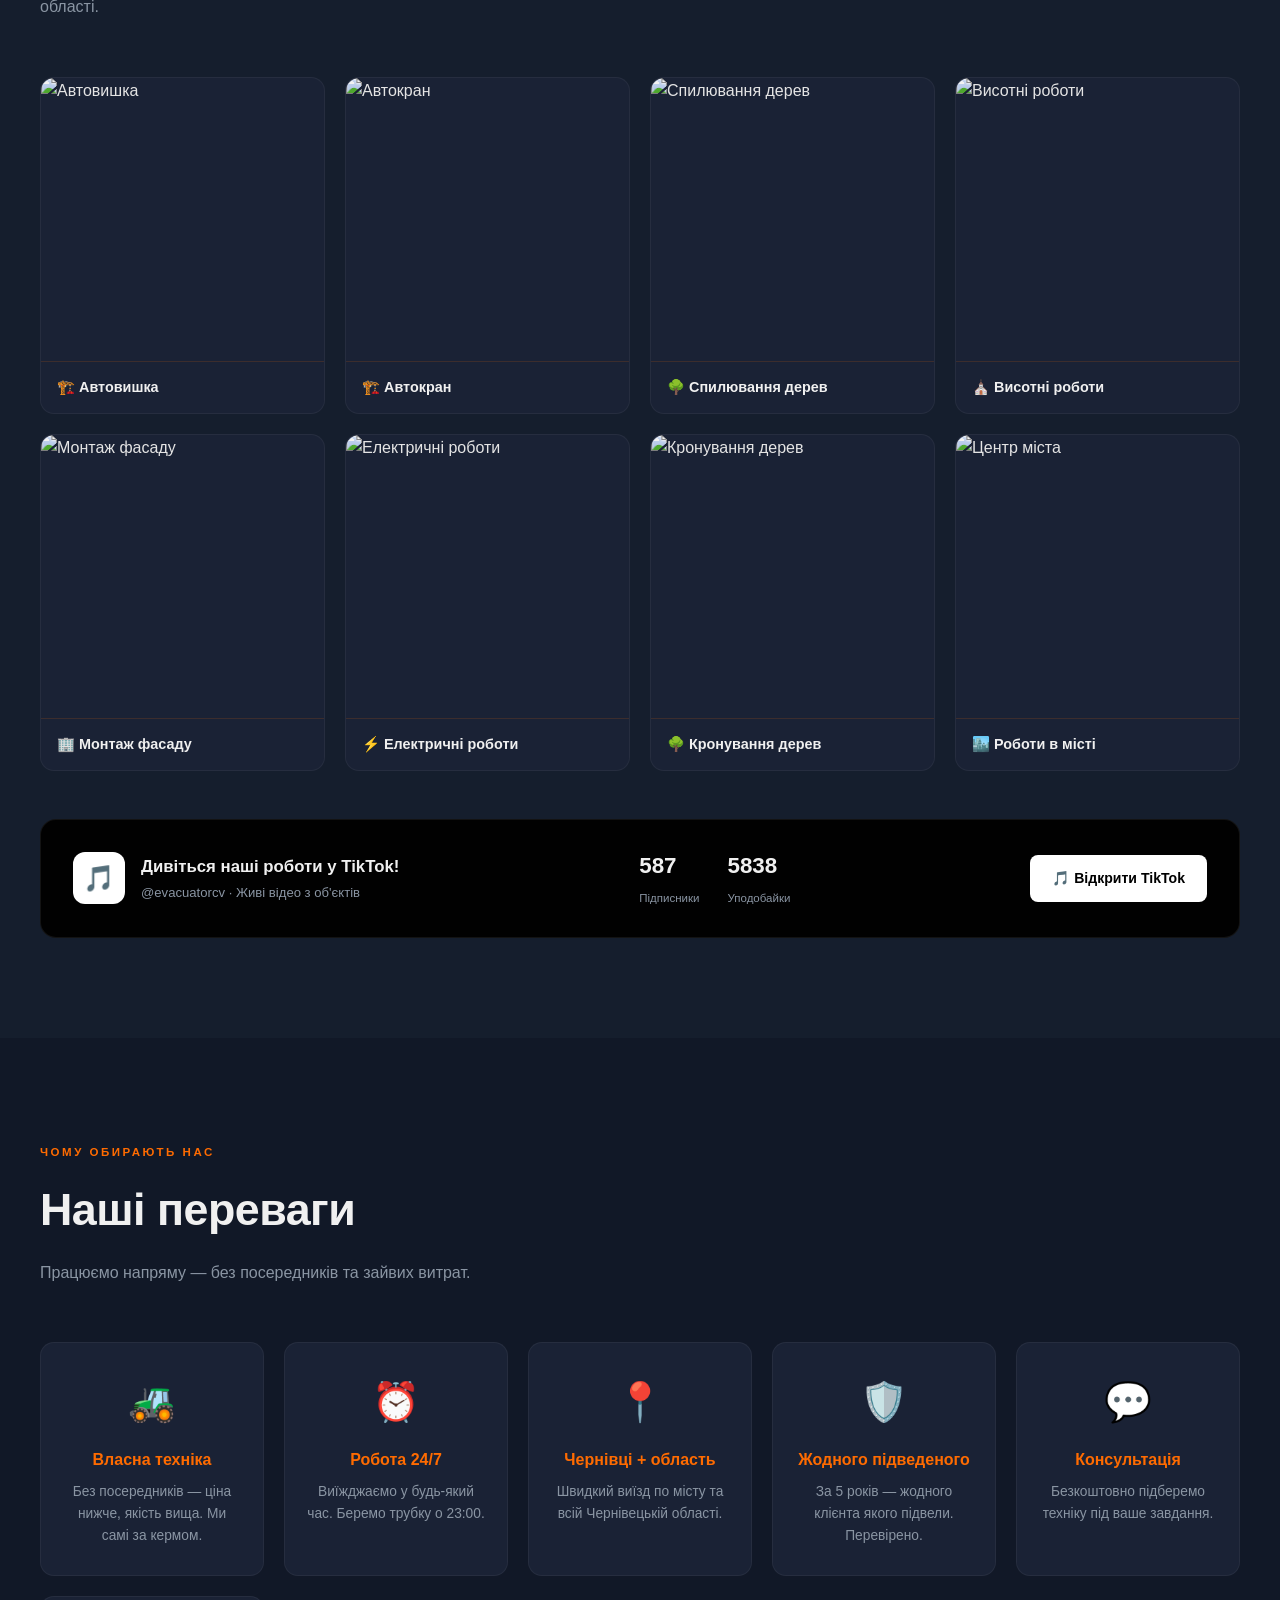
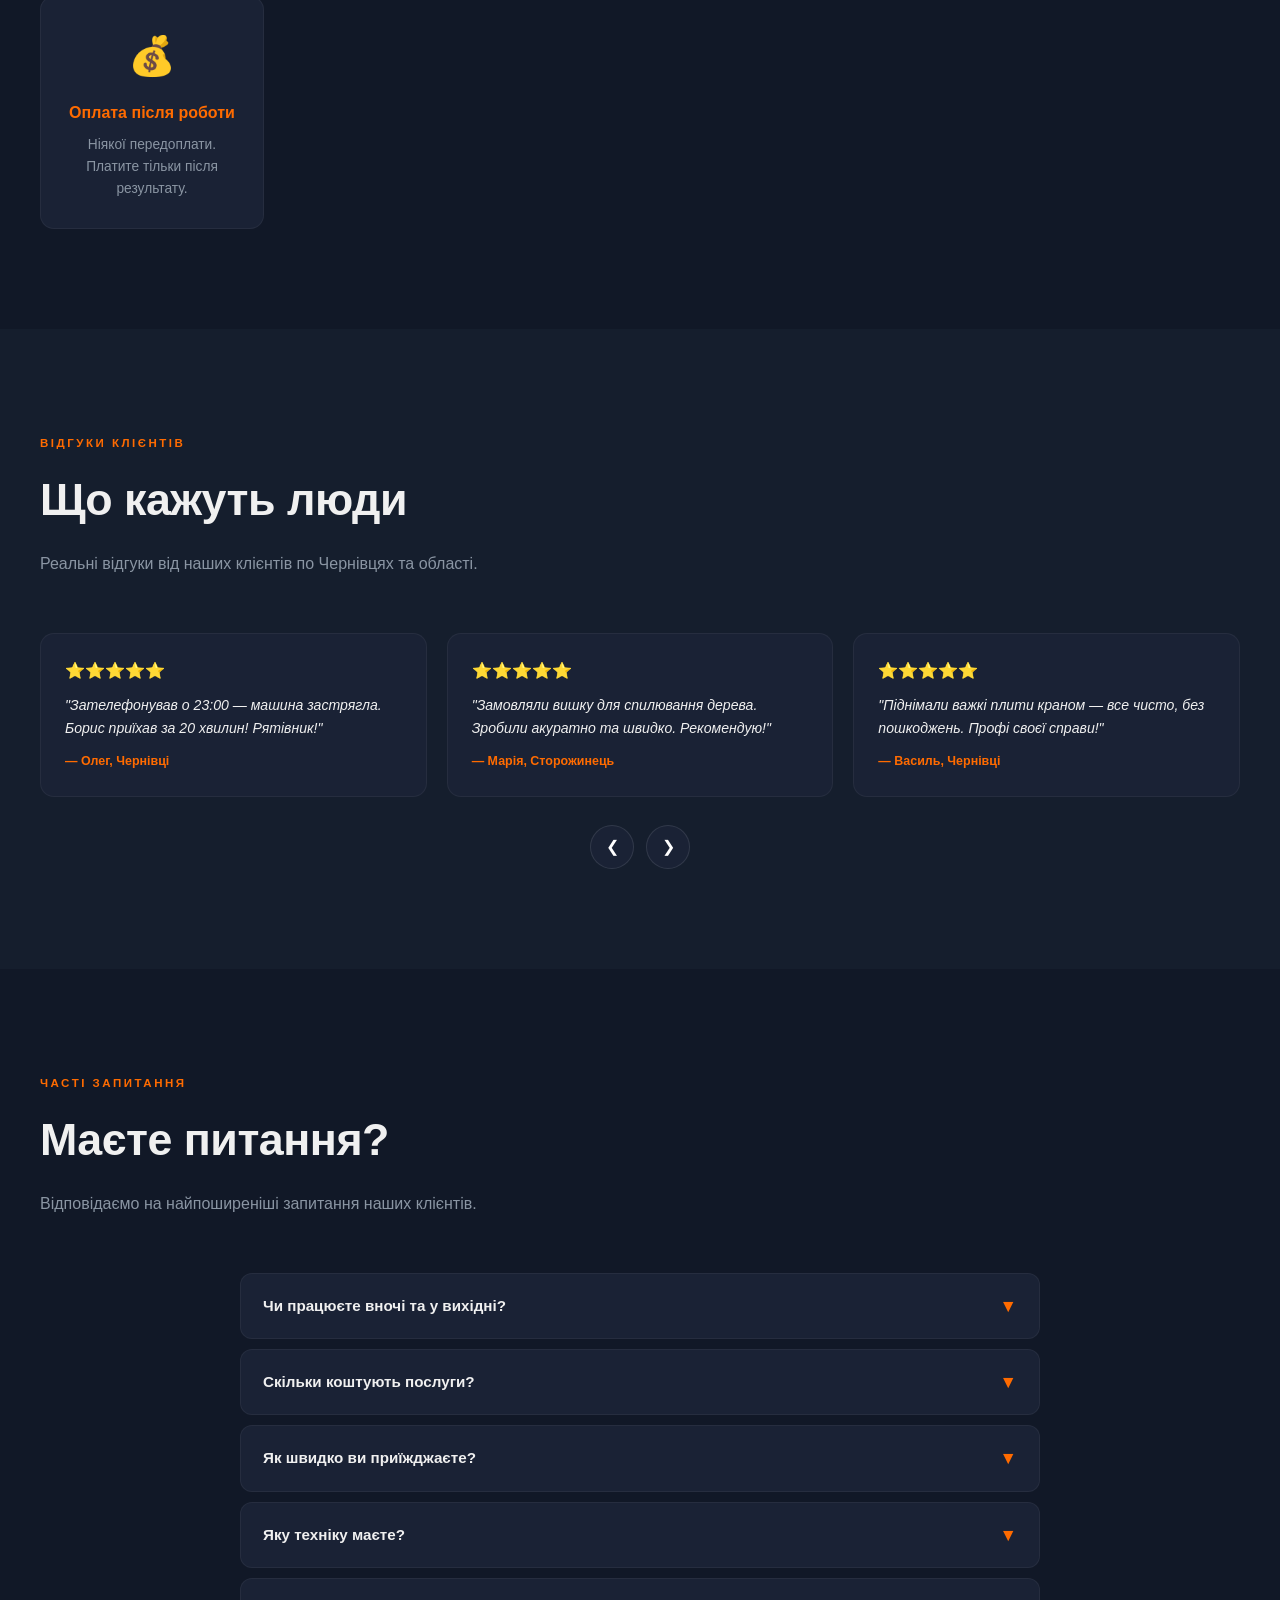
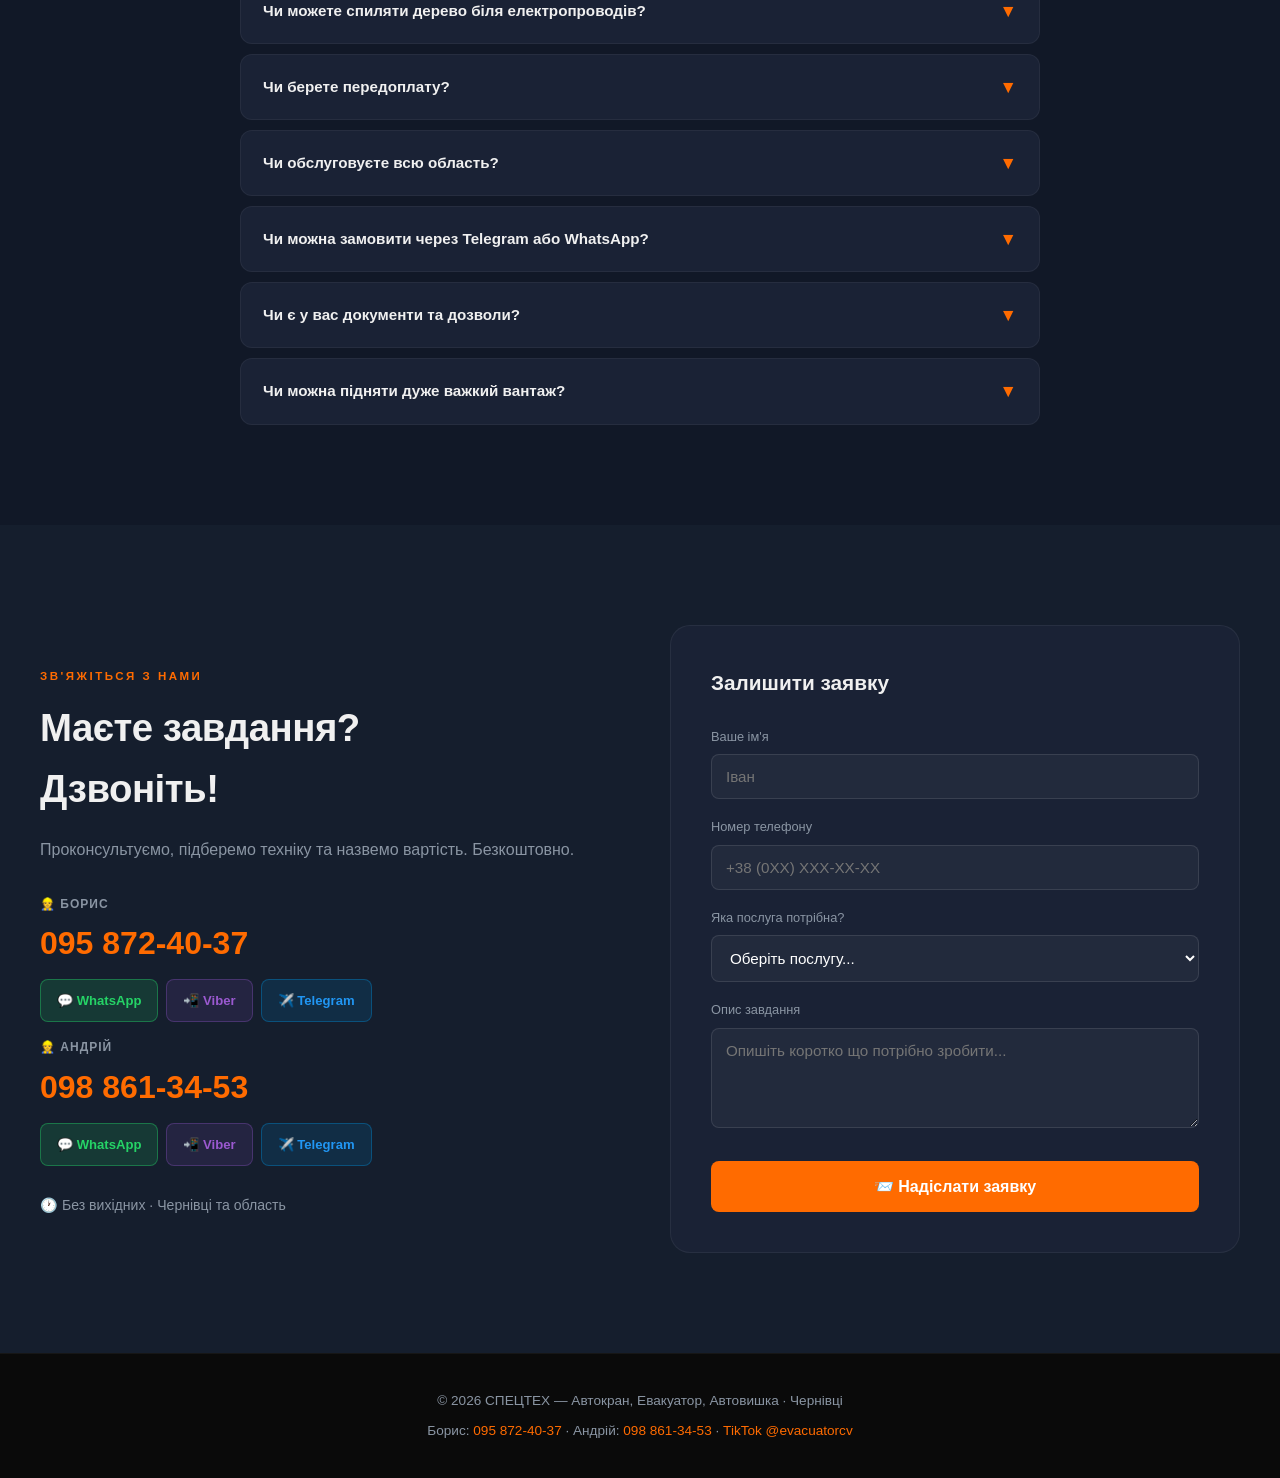
==== commit f78ccba6: "Add files via upload" ====
--- a/index.html
+++ b/index.html
@@ -640,10 +640,11 @@
 document.getElementById('year').textContent=new Date().getFullYear();
 
 // BURGER
-const burger=document.getElementById('burger');
-const mobMenu=document.getElementById('mobMenu');
-burger.addEventListener('click',()=>{burger.classList.toggle('open');mobMenu.classList.toggle('open')});
-document.querySelectorAll('.mc').forEach(l=>l.addEventListener('click',()=>{burger.classList.remove('open');mobMenu.classList.remove('open')}));
+var burger=document.getElementById('burger');
+var mobMenu=document.getElementById('mobMenu');
+if(burger){burger.addEventListener('click',function(){burger.classList.toggle('open');mobMenu.classList.toggle('open')});}
+var mcLinks=document.querySelectorAll('.mc');
+if(mcLinks){mcLinks.forEach(function(l){l.addEventListener('click',function(){if(burger)burger.classList.remove('open');if(mobMenu)mobMenu.classList.remove('open');});});}
 
 // HERO SLIDESHOW (фото вставляються через photos.js)
 let hIdx=0;
@@ -695,25 +696,35 @@
 function toggleFaq(el){el.parentElement.classList.toggle('open')}
 
 // FORM
-document.getElementById('orderForm').addEventListener('submit',function(e){
-  e.preventDefault();
-  var BOT = '8871393843:AAGzEbxW9lNKgY1lssiHiGEsrWHYp_gyX_g';
-  var IDS = ['5160843441','2043689397'];
-  var txt = '🚛 Нова заявка СПЕЦТЕХ!%0A%0A'
-    + '👤 ' + document.getElementById('fname').value + '%0A'
-    + '📞 ' + document.getElementById('fphone').value + '%0A'
-    + '🔧 ' + document.getElementById('fservice').value + '%0A'
-    + '📝 ' + document.getElementById('fmsg').value;
-  IDS.forEach(function(id){
-    var img = new Image();
-    img.src = 'https://api.telegram.org/bot' + BOT + '/sendMessage?chat_id=' + id + '&text=' + txt;
+var form = document.getElementById('orderForm');
+if(form) {
+  form.addEventListener('submit', function(e){
+    e.preventDefault();
+    var BOT = '8871393843:AAGzEbxW9lNKgY1lssiHiGEsrWHYp_gyX_g';
+    var IDS = ['5160843441','2043689397'];
+    var fname = document.getElementById('fname') ? document.getElementById('fname').value : '';
+    var fphone = document.getElementById('fphone') ? document.getElementById('fphone').value : '';
+    var fservice = document.getElementById('fservice') ? document.getElementById('fservice').value : '';
+    var fmsg = document.getElementById('fmsg') ? document.getElementById('fmsg').value : '';
+    var txt = encodeURIComponent('🚛 Нова заявка СПЕЦТЕХ!\n\n👤 ' + fname + '\n📞 ' + fphone + '\n🔧 ' + fservice + '\n📝 ' + fmsg + '\n⏰ ' + new Date().toLocaleString('uk-UA'));
+    
+    IDS.forEach(function(id){
+      fetch('https://api.telegram.org/bot' + BOT + '/sendMessage', {
+        method: 'POST',
+        headers: {'Content-Type': 'application/json'},
+        body: JSON.stringify({chat_id: id, text: decodeURIComponent(txt)})
+      });
+    });
+    
+    setTimeout(function(){
+      var f = document.getElementById('orderForm');
+      var s = document.getElementById('formSuccess');
+      if(f) f.style.display='none';
+      if(s) s.style.display='block';
+    }, 1500);
   });
-  setTimeout(function(){
-    document.getElementById('orderForm').style.display='none';
-    document.getElementById('formSuccess').style.display='block';
-  }, 1500);
-});
+}
 </script>
-<script src="photos.js"></script>
+
 </body>
 </html>
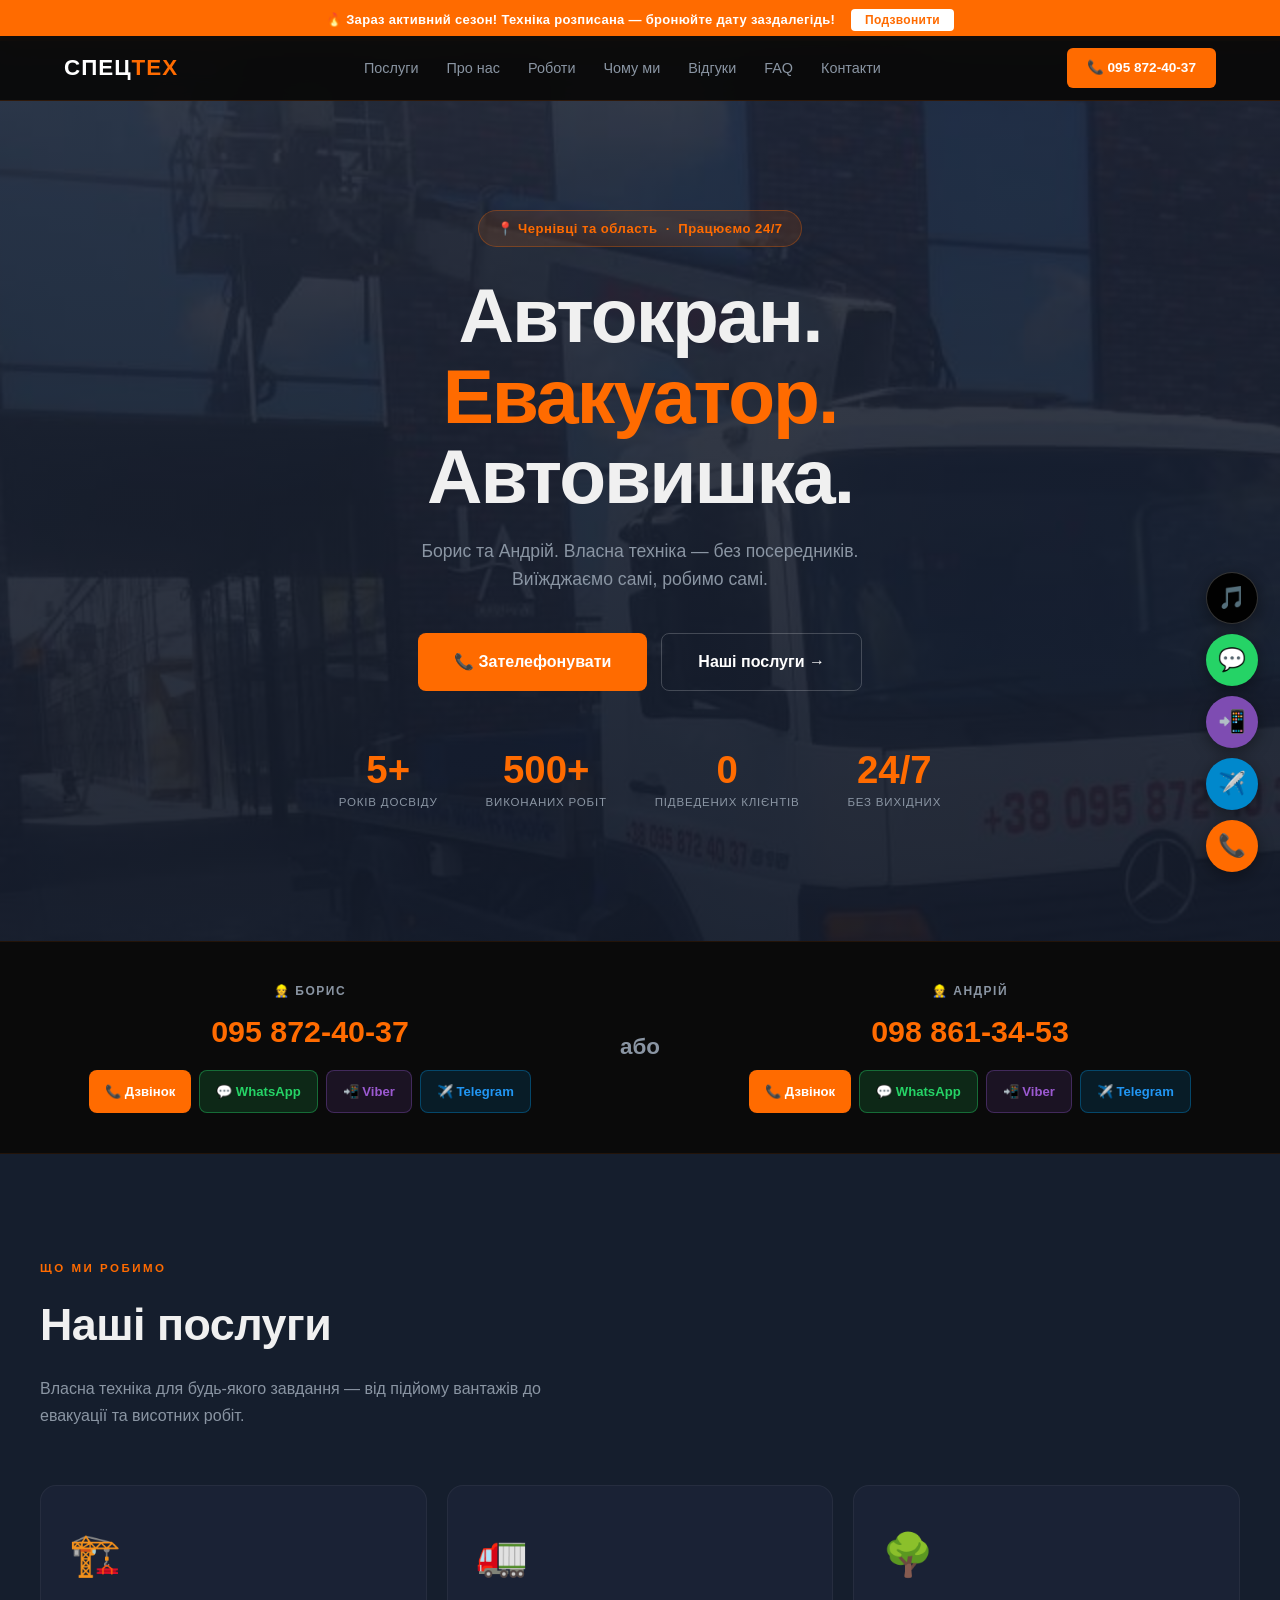
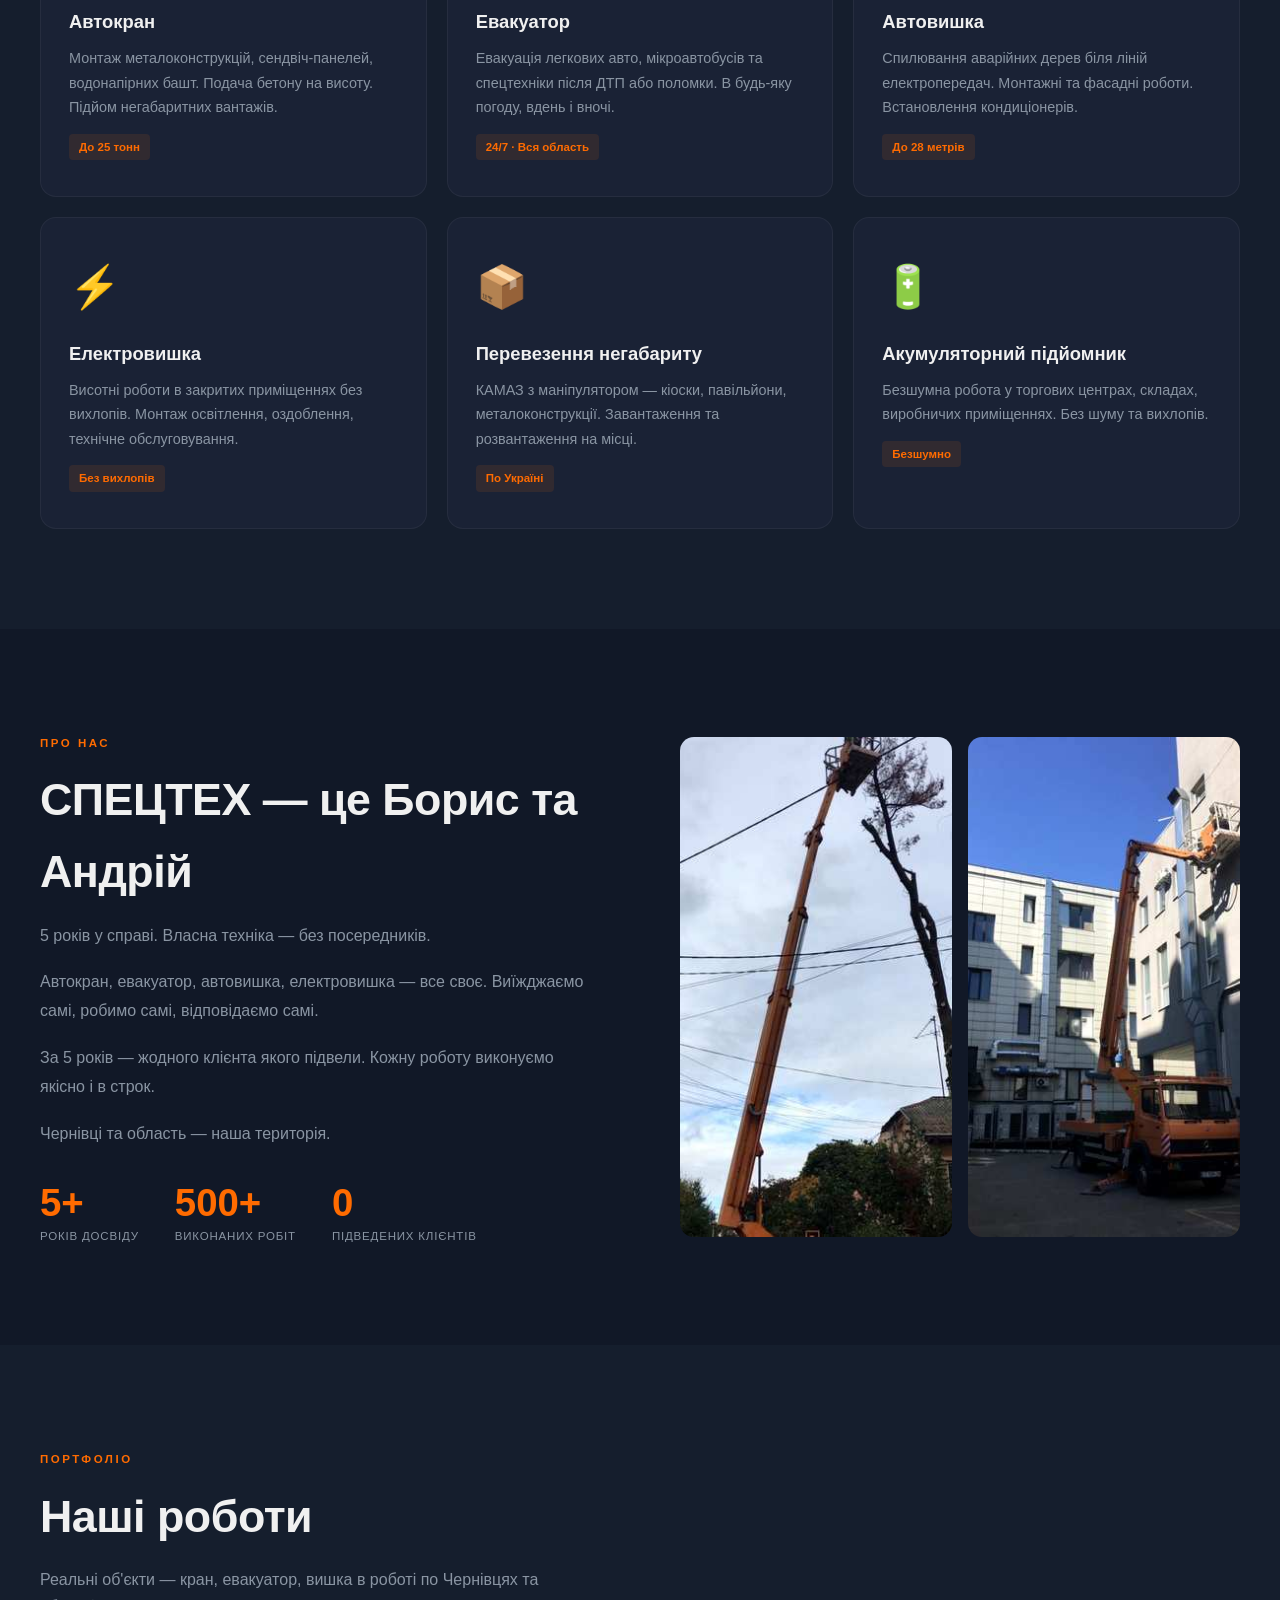
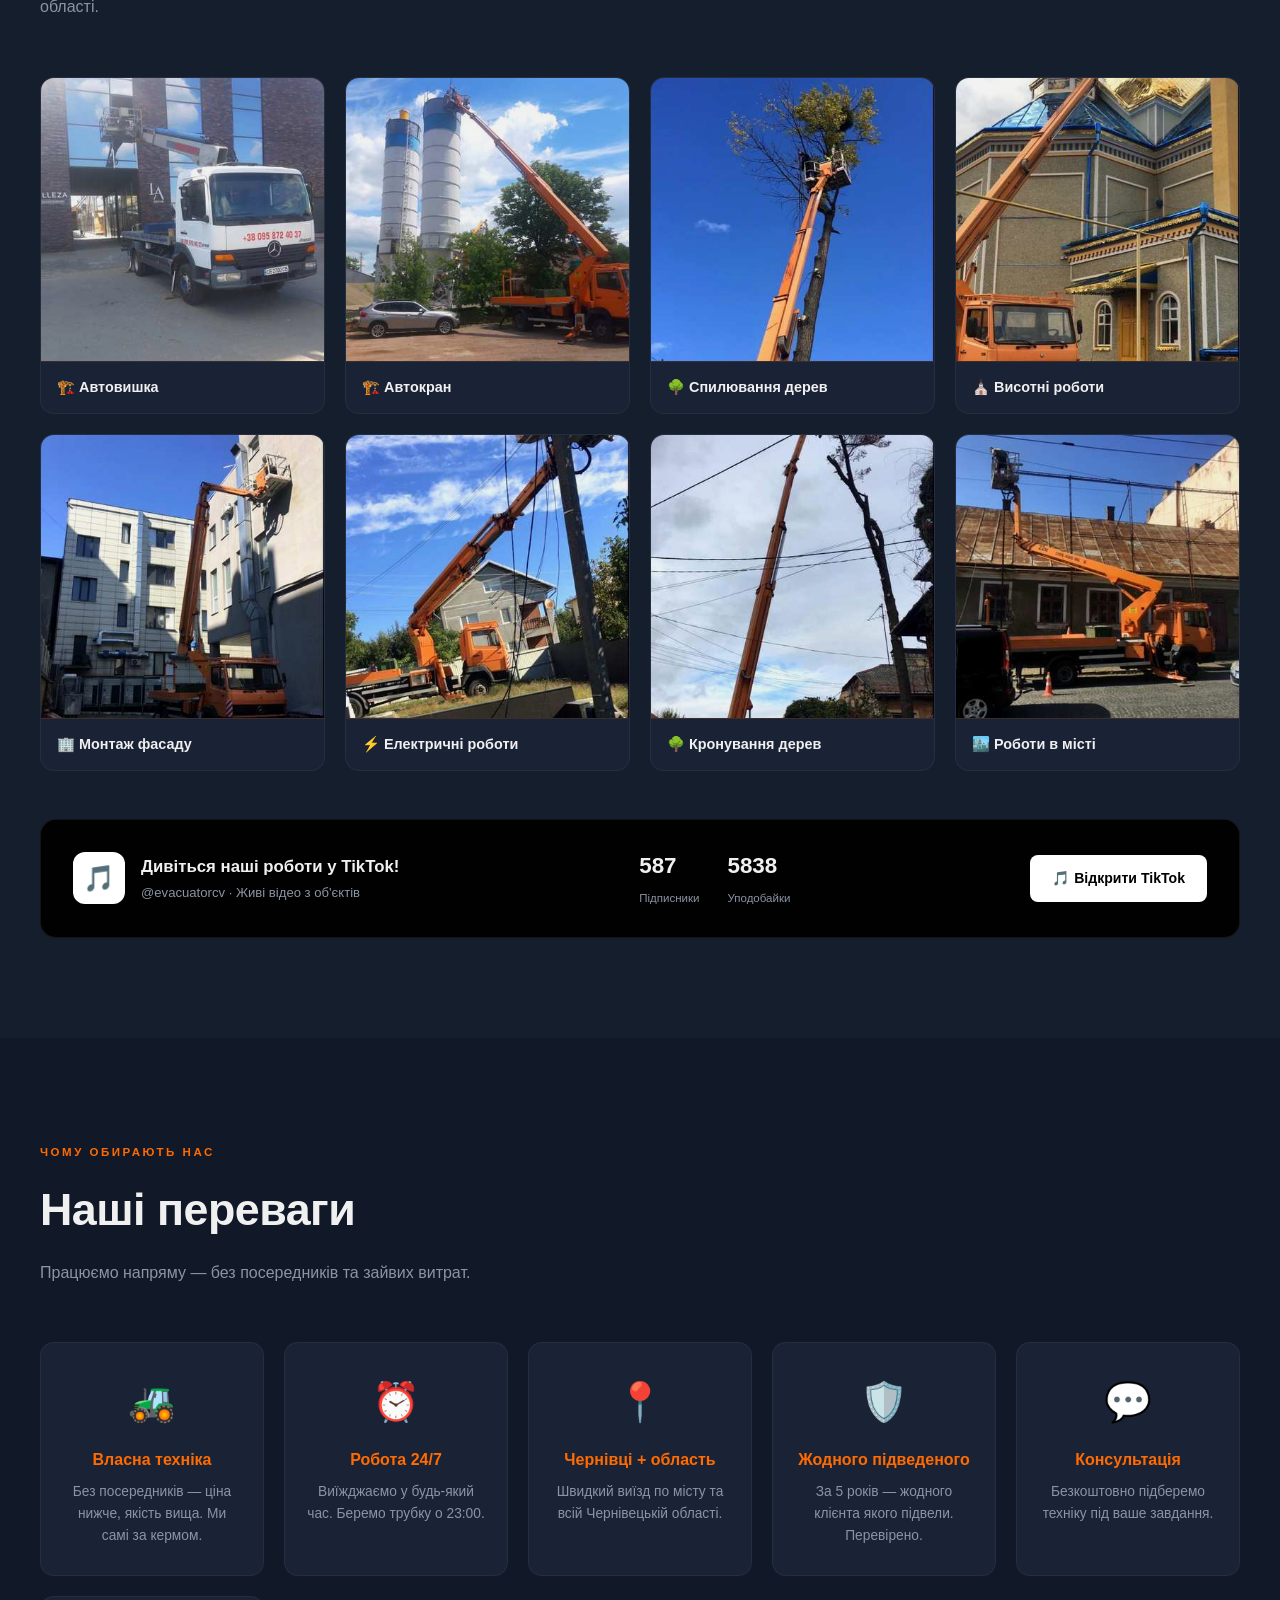
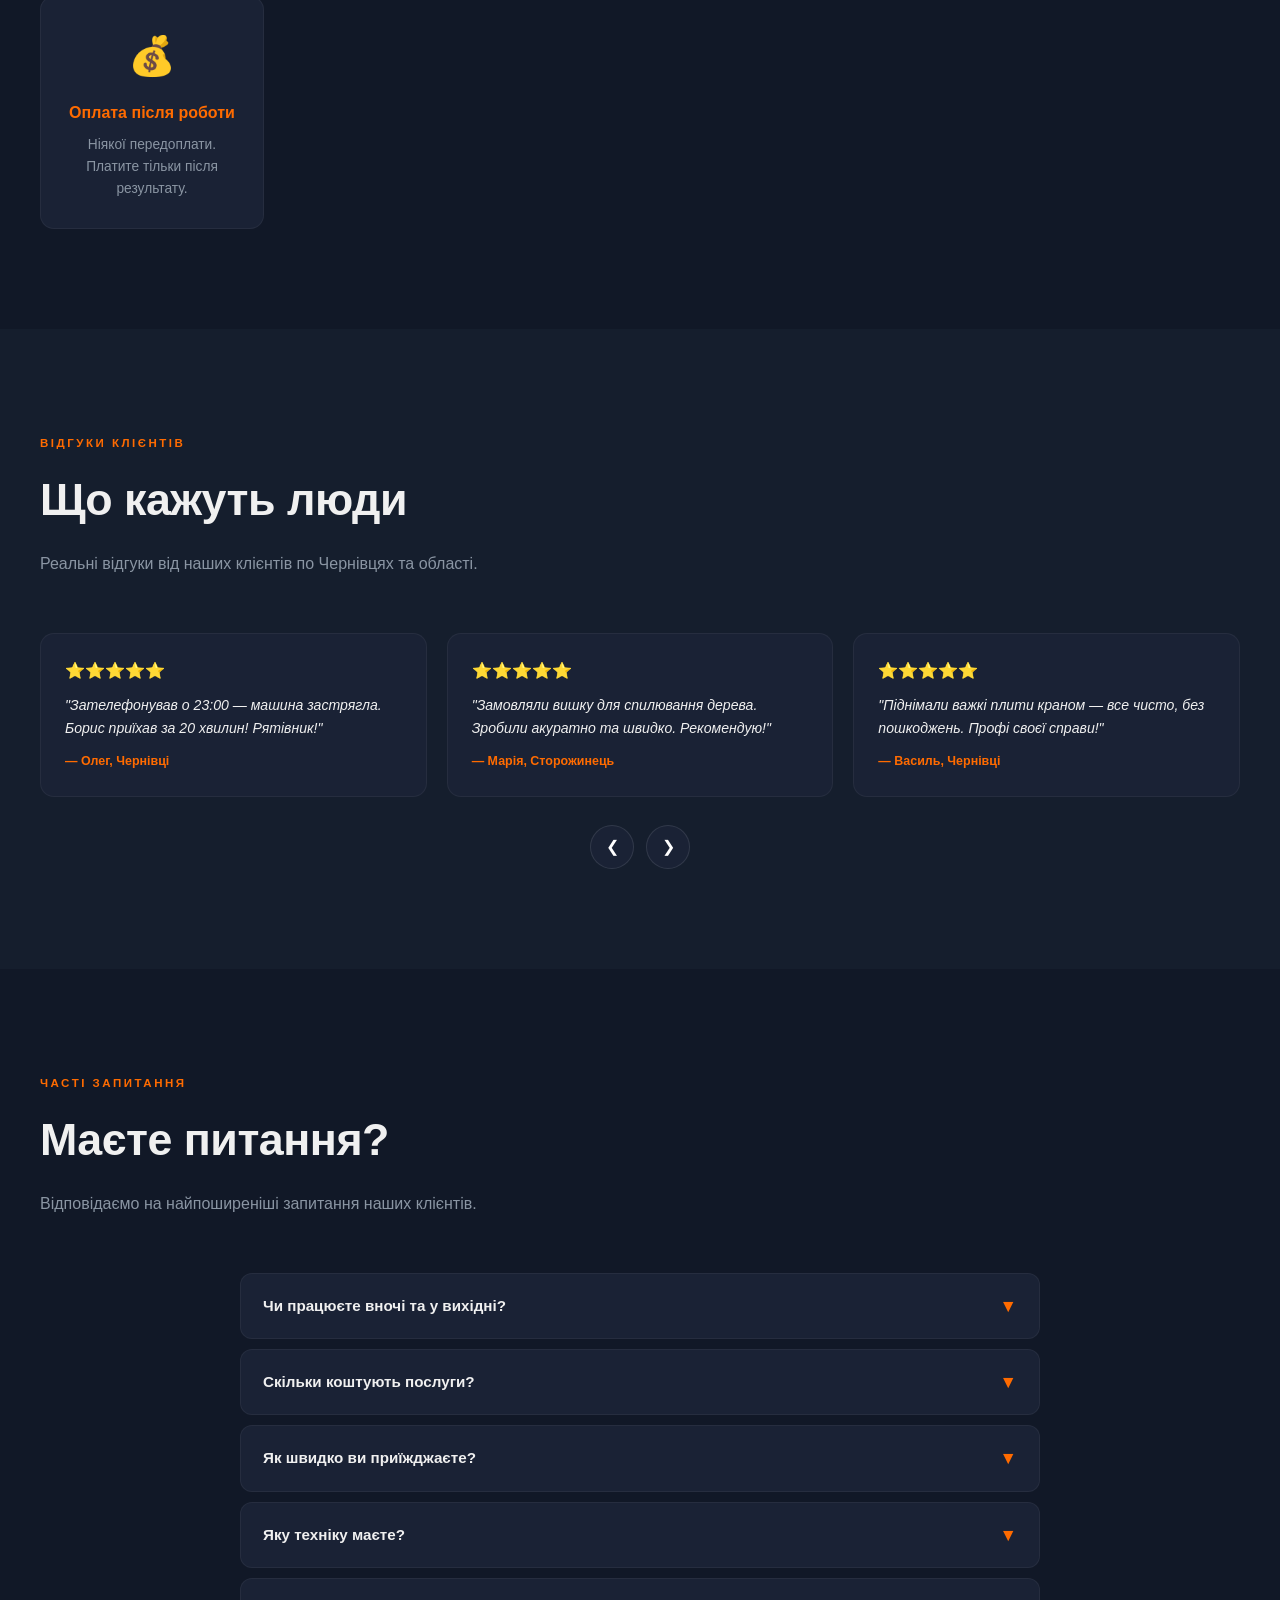
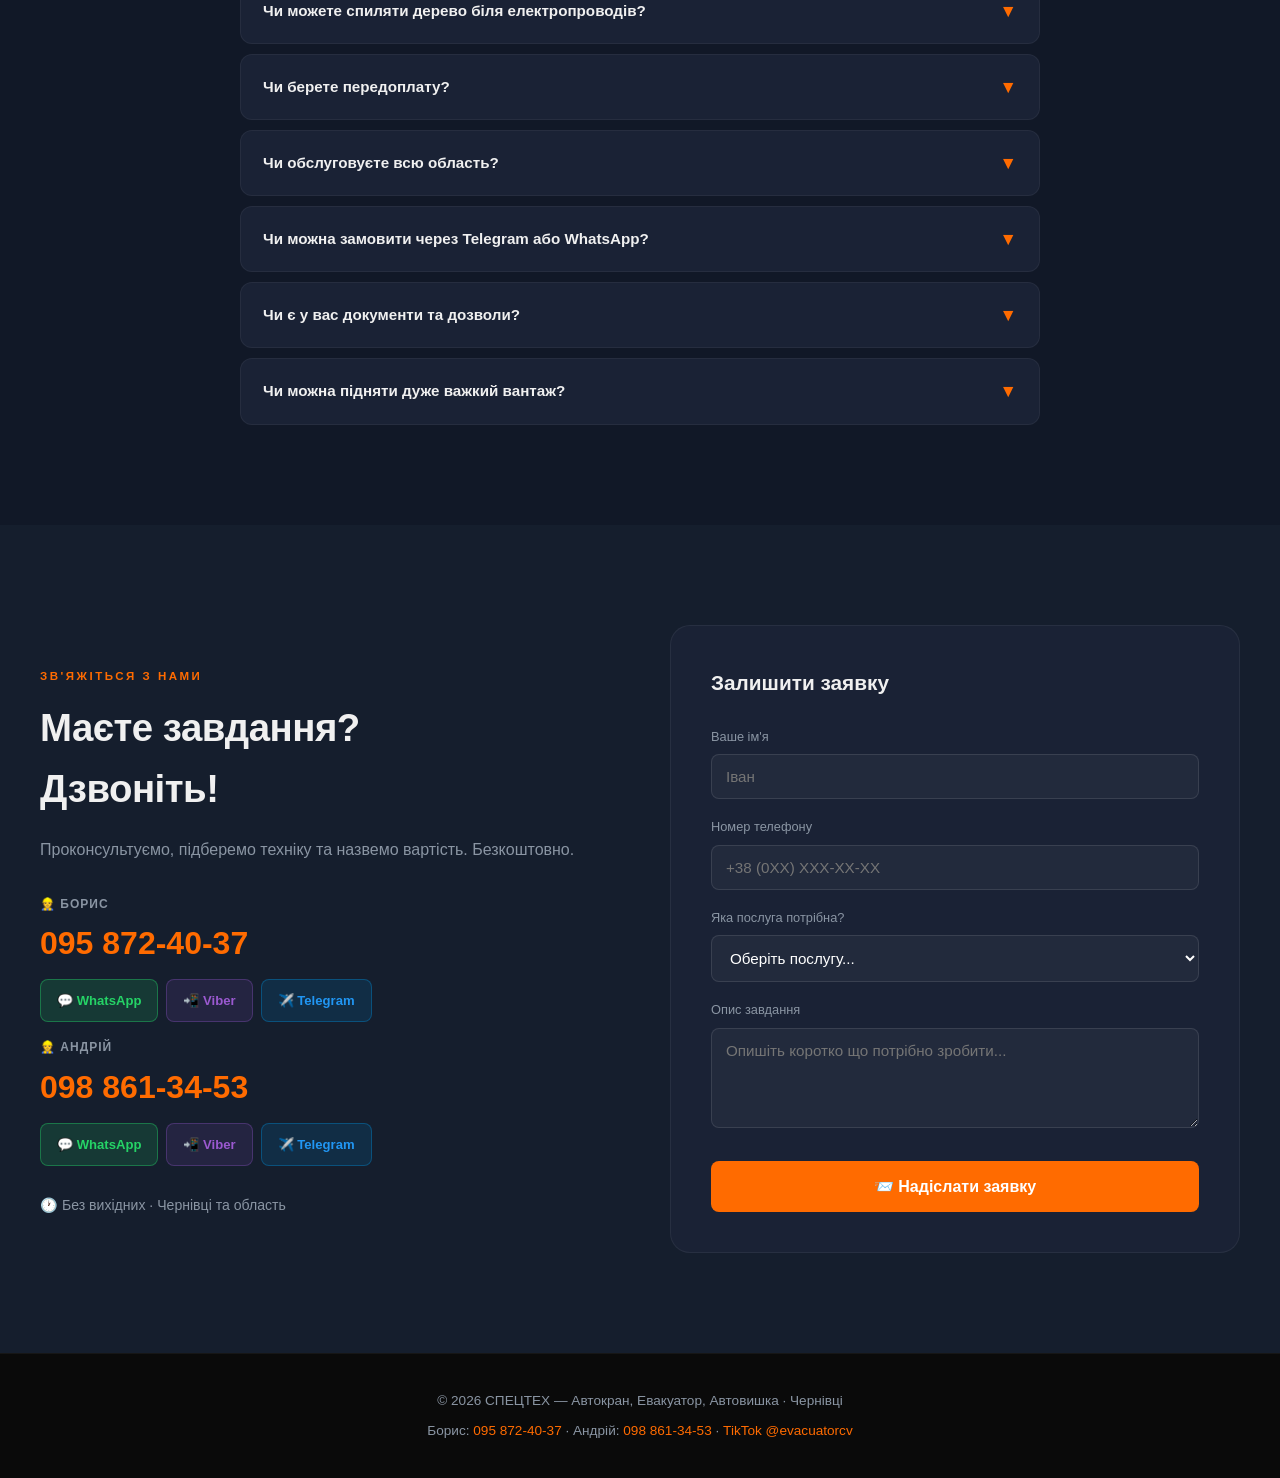
==== commit 543ec9d7: "Add files via upload" ====
--- a/index.html
+++ b/index.html
@@ -726,5 +726,38 @@
 }
 </script>
 
+<script>
+const PHOTOS={
+  "photo1":"[data-uri]",
+  "photo1_sq":"[data-uri]",
+  "photo2":"[data-uri]",
+  "photo2_sq":"[data-uri]",
+  "photo3":"[data-uri]",
+  "photo3_sq":"[data-uri]",
+  "photo4":"[data-uri]",
+  "photo4_sq":"[data-uri]",
+  "photo5":"[data-uri]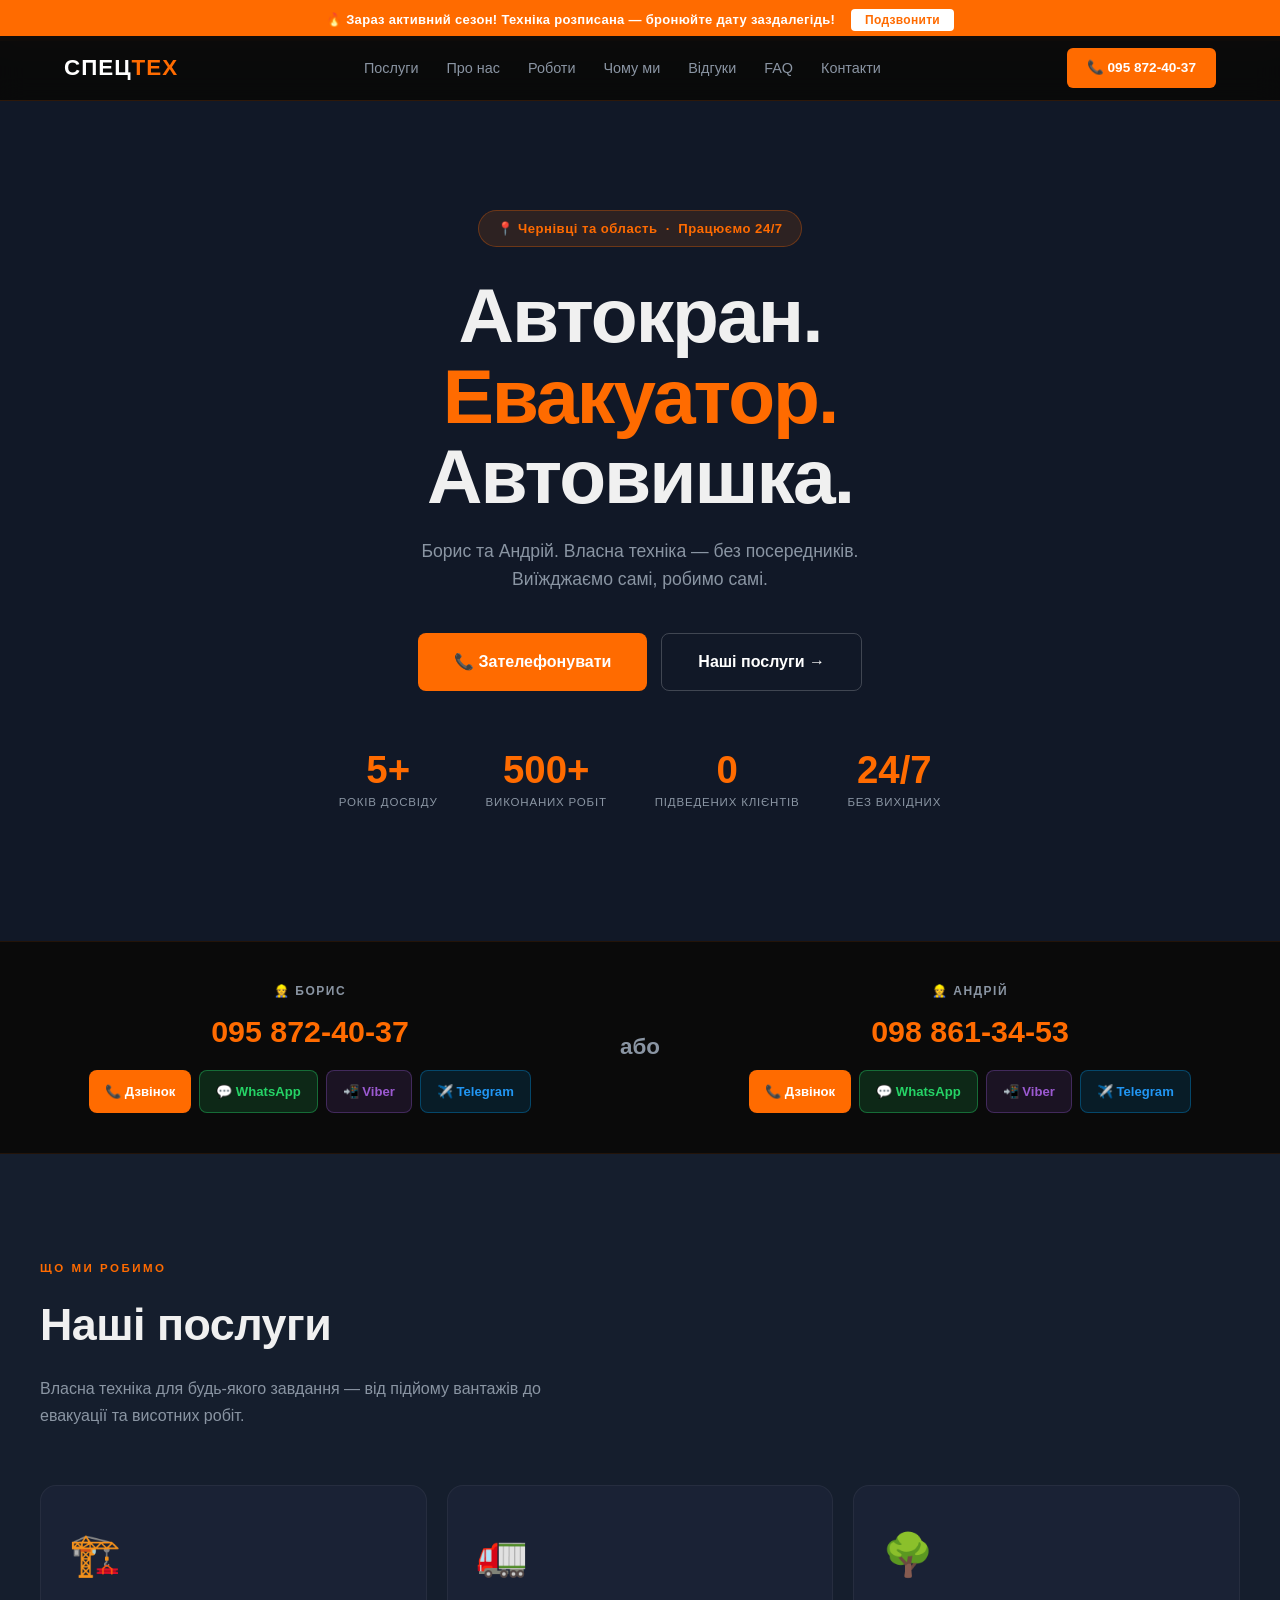
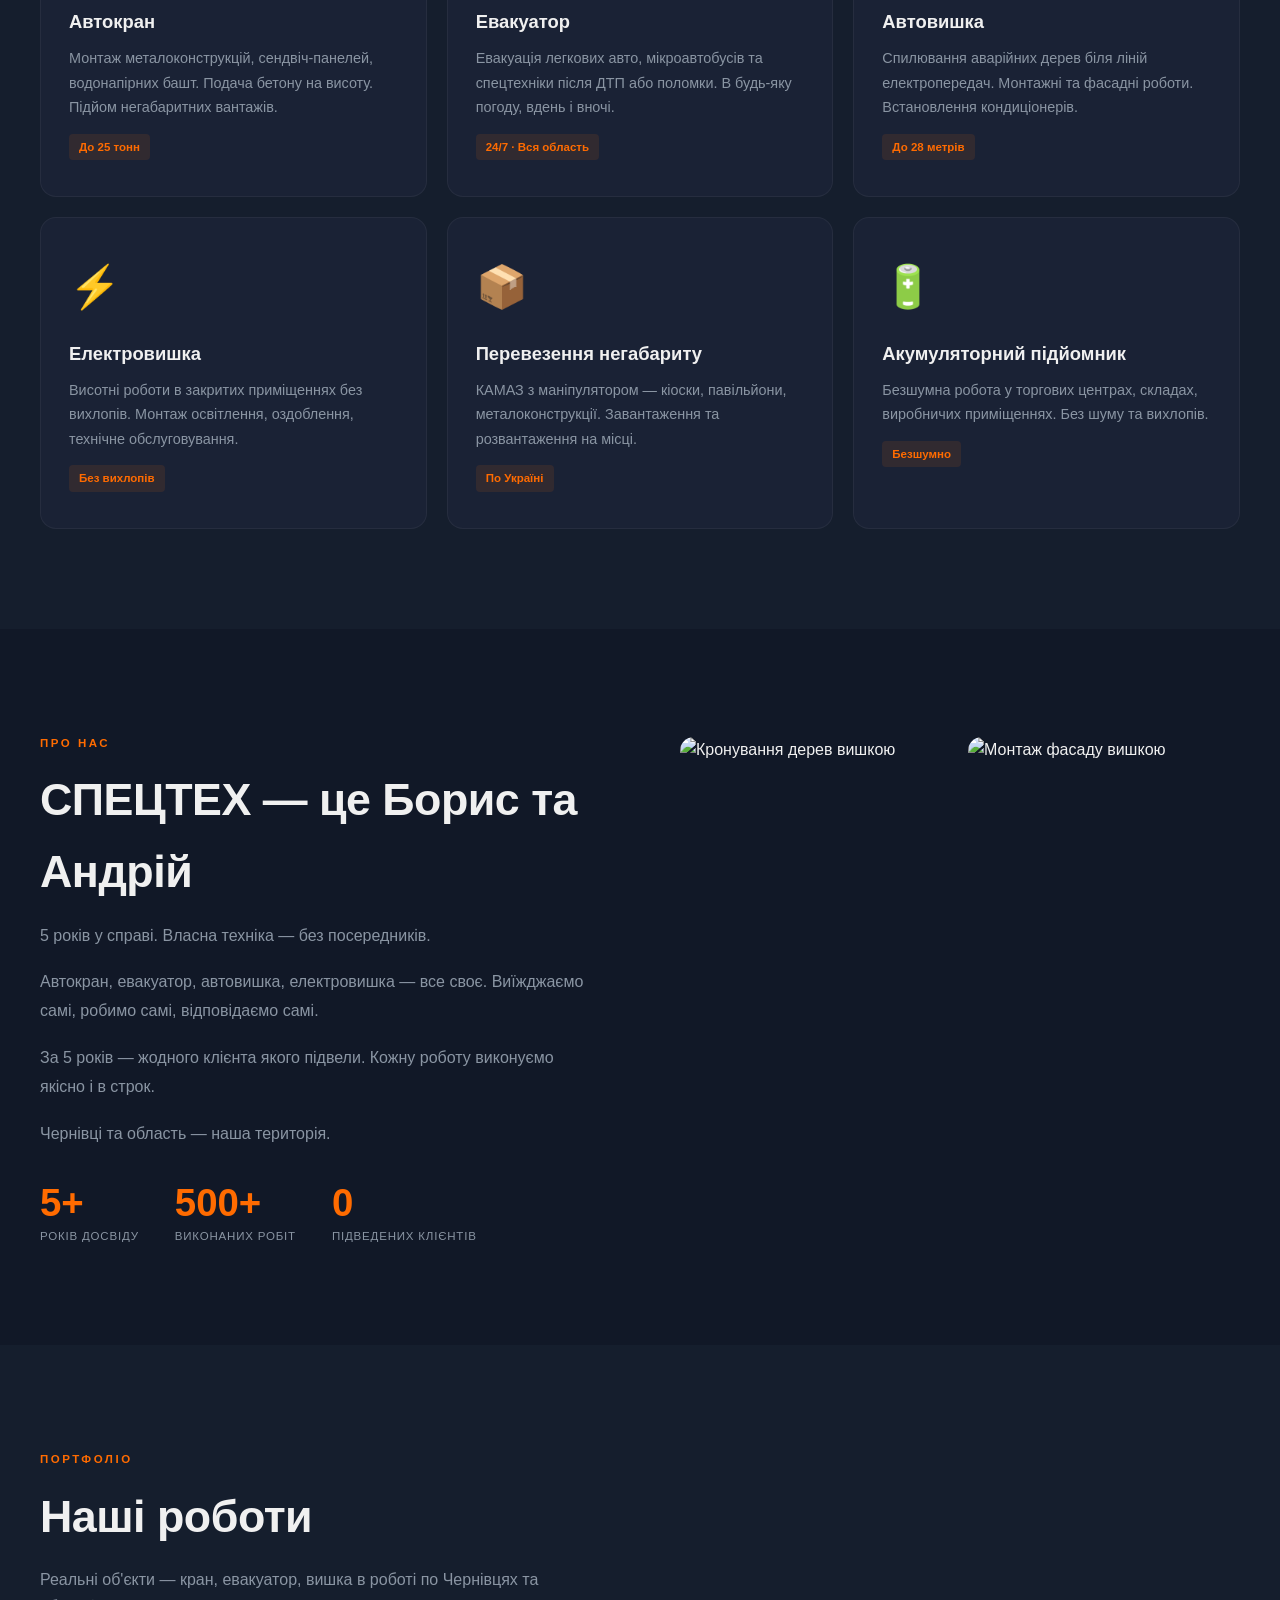
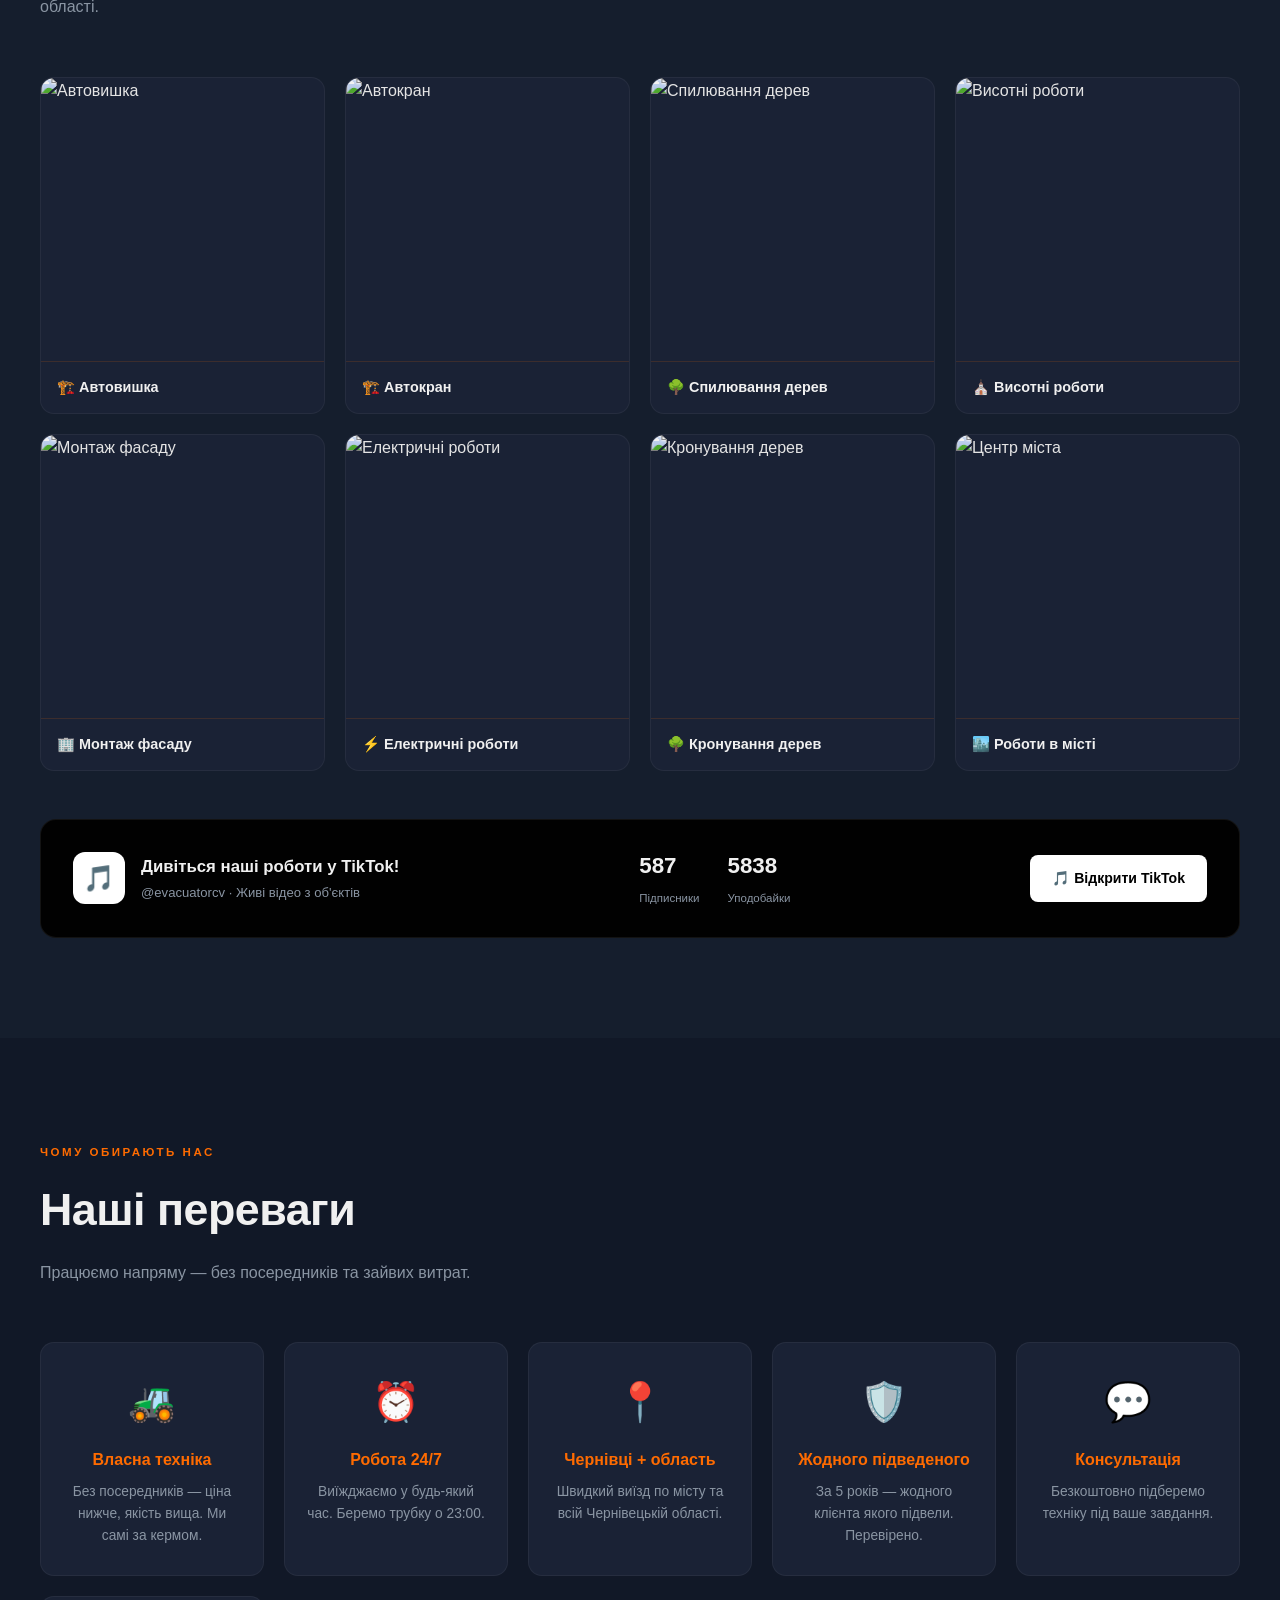
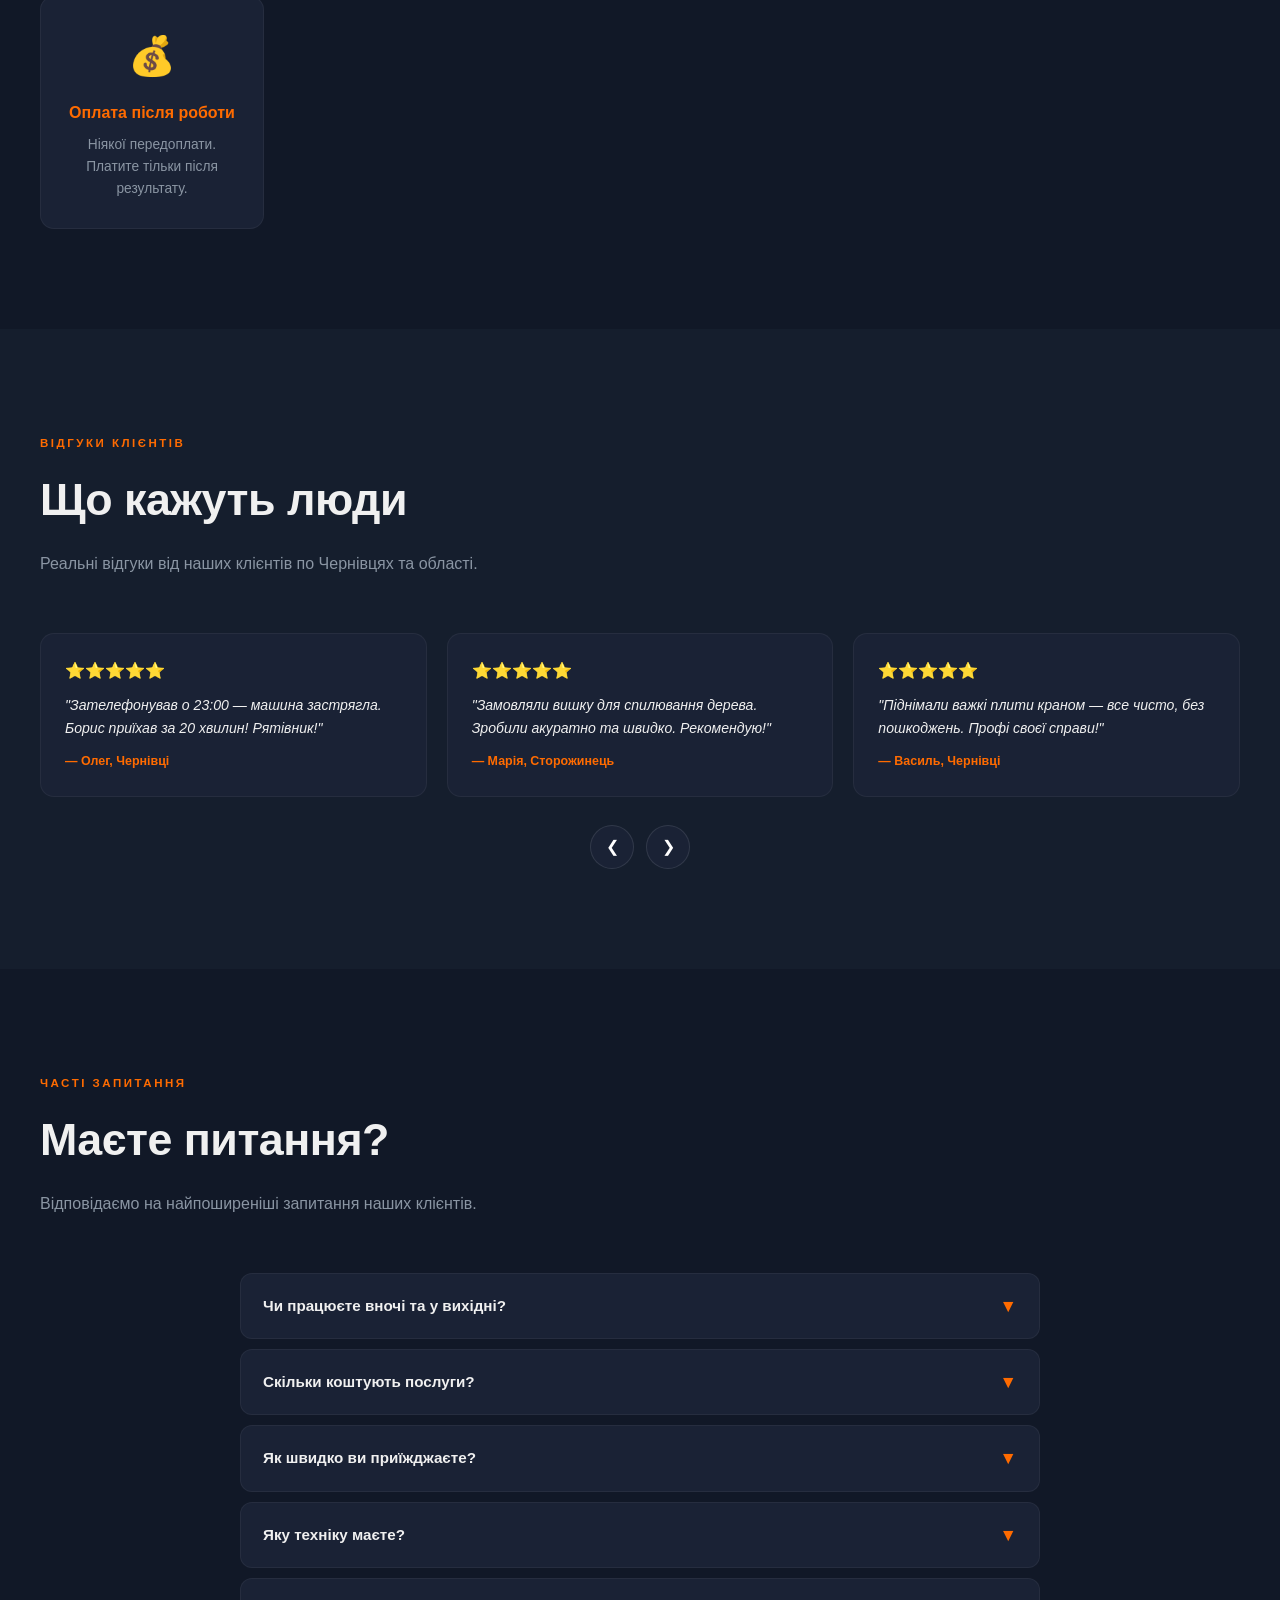
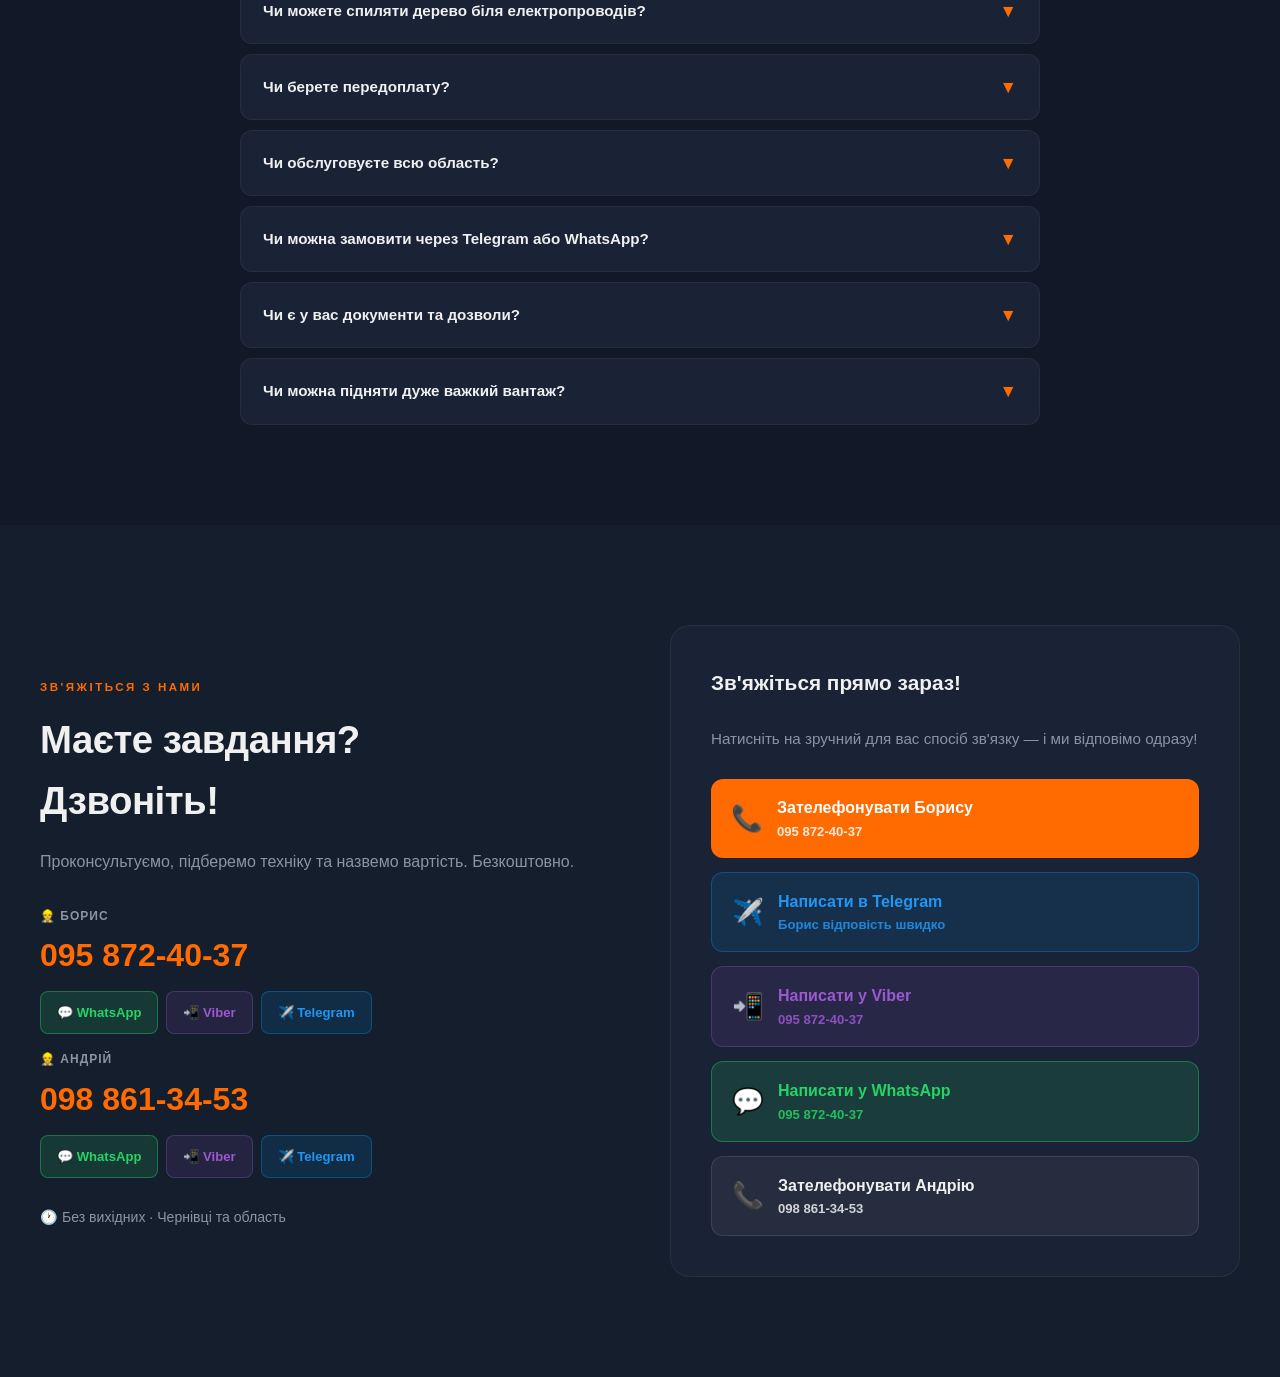
==== commit 1a2b25af: "Add files via upload" ====
--- a/index.html
+++ b/index.html
@@ -594,170 +594,32 @@
         <div class="contact-hours">🕐 Без вихідних · Чернівці та область</div>
       </div>
       <div class="contact-form">
-        <h3>Залишити заявку</h3>
-        <form id="orderForm">
-          <div class="fg"><label>Ваше ім'я</label><input type="text" id="fname" required placeholder="Іван"></div>
-          <div class="fg"><label>Номер телефону</label><input type="tel" id="fphone" required placeholder="+38 (0XX) XXX-XX-XX"></div>
-          <div class="fg"><label>Яка послуга потрібна?</label>
-            <select id="fservice">
-              <option value="">Оберіть послугу...</option>
-              <option>Автокран</option>
-              <option>Евакуатор</option>
-              <option>Автовишка</option>
-              <option>Електровишка</option>
-              <option>Перевезення негабариту</option>
-              <option>Монтаж кондиціонерів</option>
-              <option>Акумуляторний підйомник</option>
-              <option>Інше</option>
-            </select>
-          </div>
-          <div class="fg"><label>Опис завдання</label><textarea id="fmsg" placeholder="Опишіть коротко що потрібно зробити..."></textarea></div>
-          <button type="submit" class="btn-submit">📨 Надіслати заявку</button>
-        </form>
-        <div id="formSuccess" class="success-msg">✅ Дякуємо! Борис або Андрій зателефонують найближчим часом.</div>
-      </div>
-    </div>
-  </div>
-</section>
-
-<!-- FOOTER -->
-<footer>
-  <p>© <span id="year"></span> СПЕЦТЕХ — Автокран, Евакуатор, Автовишка · Чернівці</p>
-  <p>Борис: <a href="tel:+380958724037">095 872-40-37</a> · Андрій: <a href="tel:+380988613453">098 861-34-53</a> · <a href="https://www.tiktok.com/@evacuatorcv" target="_blank">TikTok @evacuatorcv</a></p>
-</footer>
-
-<!-- FLOAT BUTTONS -->
-<div class="float-btns">
-  <a href="https://www.tiktok.com/@evacuatorcv" target="_blank" class="fbtn" style="background:#010101;border:1px solid rgba(255,255,255,.2);" title="TikTok">🎵</a>
-  <a href="https://wa.me/380958724037" class="fbtn fbtn-wa" target="_blank" title="WhatsApp">💬</a>
-  <a href="viber://chat?number=+380958724037" class="fbtn fbtn-viber" title="Viber">📲</a>
-  <a href="https://t.me/+380958724037" class="fbtn fbtn-tg" target="_blank" title="Telegram">✈️</a>
-  <a href="tel:+380958724037" class="fbtn fbtn-call" title="Зателефонувати">📞</a>
-</div>
-
-<script>
-// РІК
-document.getElementById('year').textContent=new Date().getFullYear();
-
-// BURGER
-var burger=document.getElementById('burger');
-var mobMenu=document.getElementById('mobMenu');
-if(burger){burger.addEventListener('click',function(){burger.classList.toggle('open');mobMenu.classList.toggle('open')});}
-var mcLinks=document.querySelectorAll('.mc');
-if(mcLinks){mcLinks.forEach(function(l){l.addEventListener('click',function(){if(burger)burger.classList.remove('open');if(mobMenu)mobMenu.classList.remove('open');});});}
-
-// HERO SLIDESHOW (фото вставляються через photos.js)
-let hIdx=0;
-const hSlides=document.querySelectorAll('.hero-slide');
-function heroNext(){
-  hSlides[hIdx].classList.remove('active');
-  hIdx=(hIdx+1)%hSlides.length;
-  hSlides[hIdx].classList.add('active');
-}
-setInterval(heroNext,4000);
-
-// GALLERY SLIDER
-const gSlides=document.getElementById('gSlides');
-const gDots=document.getElementById('gDots');
-const gItems=gSlides.querySelectorAll('.gslide');
-let gIdx=0,gTimer;
-gItems.forEach((_,i)=>{
-  const d=document.createElement('div');
-  d.className='gdot'+(i===0?' active':'');
-  d.addEventListener('click',()=>goG(i));
-  gDots.appendChild(d);
-});
-function goG(i){
-  gIdx=i;
-  gSlides.style.transform=`translateX(-${gIdx*100}%)`;
-  document.querySelectorAll('.gdot').forEach((d,j)=>d.classList.toggle('active',j===gIdx));
-  clearInterval(gTimer);
-  gTimer=setInterval(()=>goG((gIdx+1)%gItems.length),4000);
-}
-document.getElementById('gPrev').addEventListener('click',()=>goG((gIdx-1+gItems.length)%gItems.length));
-document.getElementById('gNext').addEventListener('click',()=>goG((gIdx+1)%gItems.length));
-gTimer=setInterval(()=>goG((gIdx+1)%gItems.length),4000);
-
-// REVIEWS SLIDER
-const rSlides=document.getElementById('rSlides');
-const rItems=rSlides.querySelectorAll('.rslide');
-let rIdx=0,rTimer;
-function goR(i){
-  rIdx=(i+rItems.length)%rItems.length;
-  rSlides.style.transform=`translateX(-${rIdx*100}%)`;
-  clearInterval(rTimer);
-  rTimer=setInterval(()=>goR(rIdx+1),5000);
-}
-document.getElementById('rPrev').addEventListener('click',()=>goR(rIdx-1));
-document.getElementById('rNext').addEventListener('click',()=>goR(rIdx+1));
-rTimer=setInterval(()=>goR(rIdx+1),5000);
-
-// FAQ
-function toggleFaq(el){el.parentElement.classList.toggle('open')}
-
-// FORM
-var form = document.getElementById('orderForm');
-if(form) {
-  form.addEventListener('submit', function(e){
-    e.preventDefault();
-    var BOT = '8871393843:AAGzEbxW9lNKgY1lssiHiGEsrWHYp_gyX_g';
-    var IDS = ['5160843441','2043689397'];
-    var fname = document.getElementById('fname') ? document.getElementById('fname').value : '';
-    var fphone = document.getElementById('fphone') ? document.getElementById('fphone').value : '';
-    var fservice = document.getElementById('fservice') ? document.getElementById('fservice').value : '';
-    var fmsg = document.getElementById('fmsg') ? document.getElementById('fmsg').value : '';
-    var txt = encodeURIComponent('🚛 Нова заявка СПЕЦТЕХ!\n\n👤 ' + fname + '\n📞 ' + fphone + '\n🔧 ' + fservice + '\n📝 ' + fmsg + '\n⏰ ' + new Date().toLocaleString('uk-UA'));
-    
-    IDS.forEach(function(id){
-      fetch('https://api.telegram.org/bot' + BOT + '/sendMessage', {
-        method: 'POST',
-        headers: {'Content-Type': 'application/json'},
-        body: JSON.stringify({chat_id: id, text: decodeURIComponent(txt)})
-      });
-    });
-    
-    setTimeout(function(){
-      var f = document.getElementById('orderForm');
-      var s = document.getElementById('formSuccess');
-      if(f) f.style.display='none';
-      if(s) s.style.display='block';
-    }, 1500);
-  });
-}
-</script>
-
-<script>
-const PHOTOS={
-  "photo1":"[data-uri]",
-  "photo1_sq":"[data-uri]",
-  "photo2":"[data-uri]",
-  "photo2_sq":"[data-uri]",
-  "photo3":"[data-uri]",
-  "photo3_sq":"[data-uri]",
-  "photo4":"[data-uri]",
-  "photo4_sq":"[data-uri]",
-  "photo5":"[data-uri]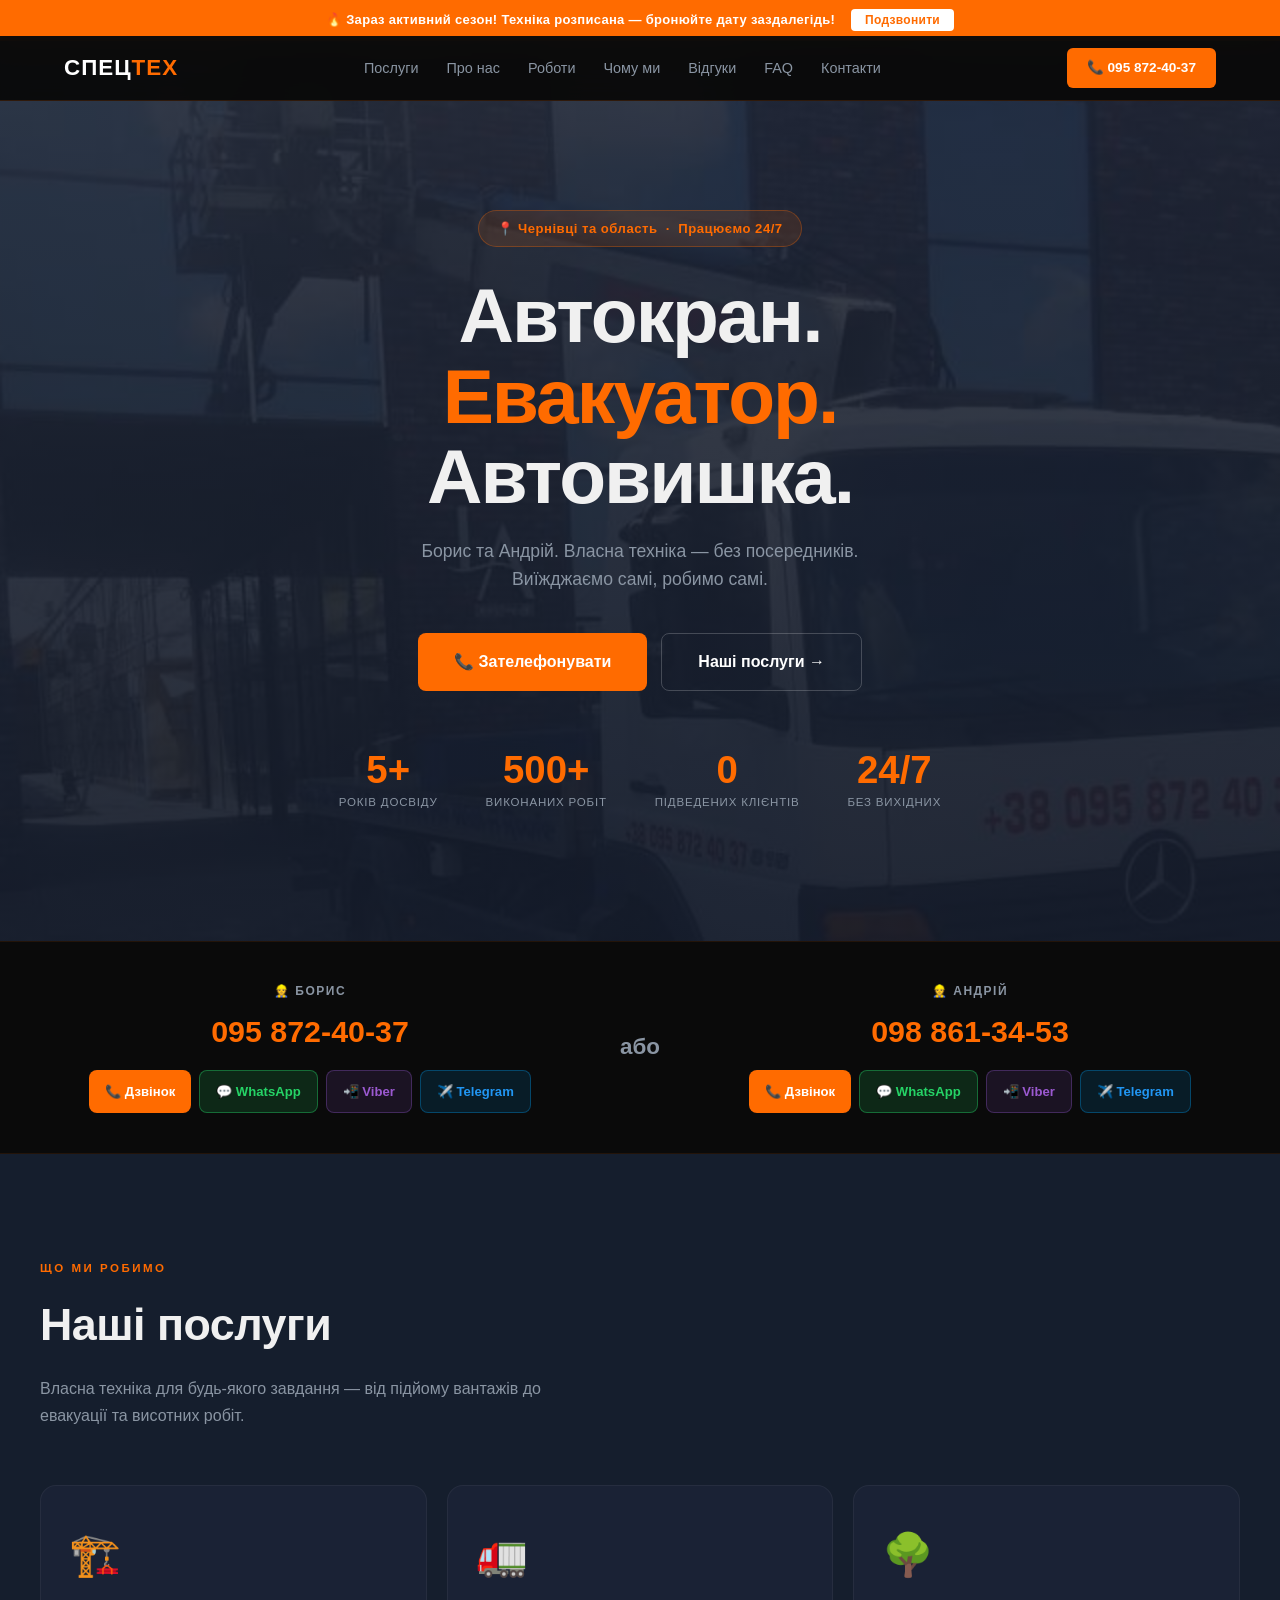
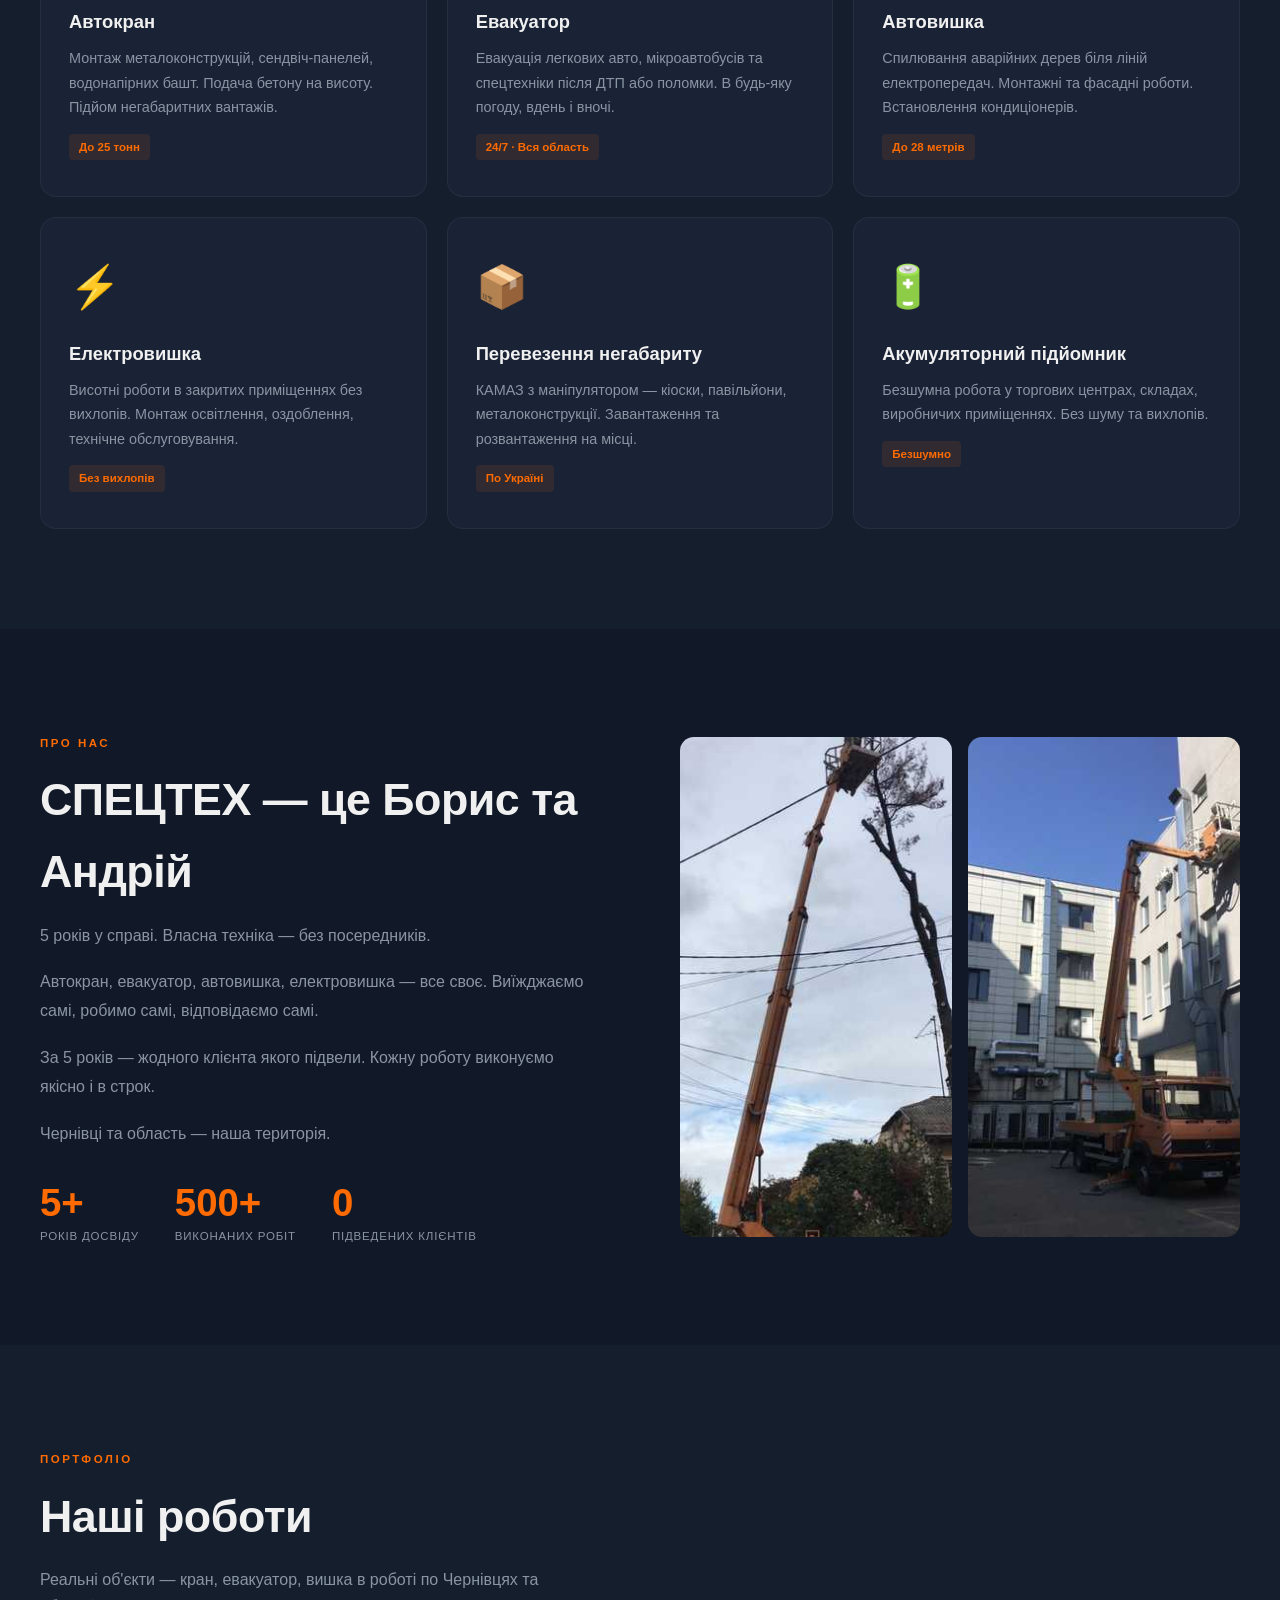
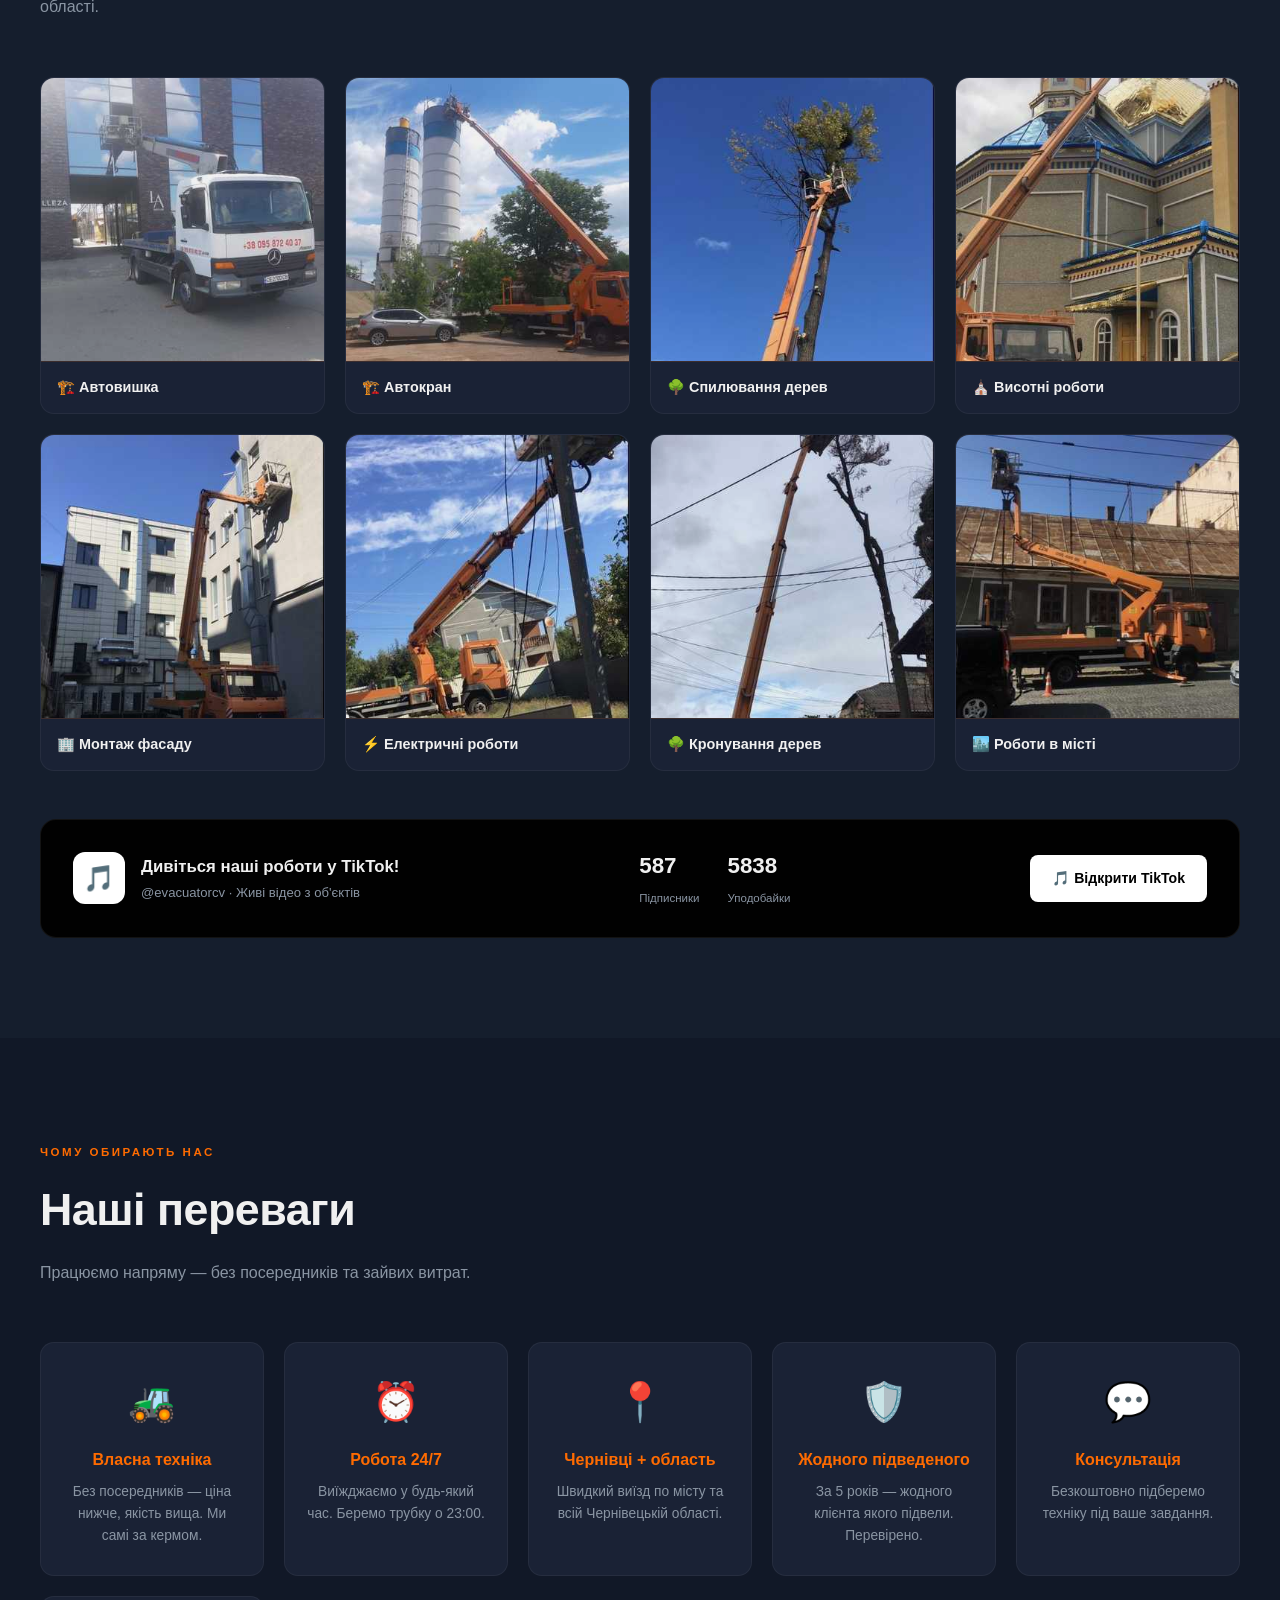
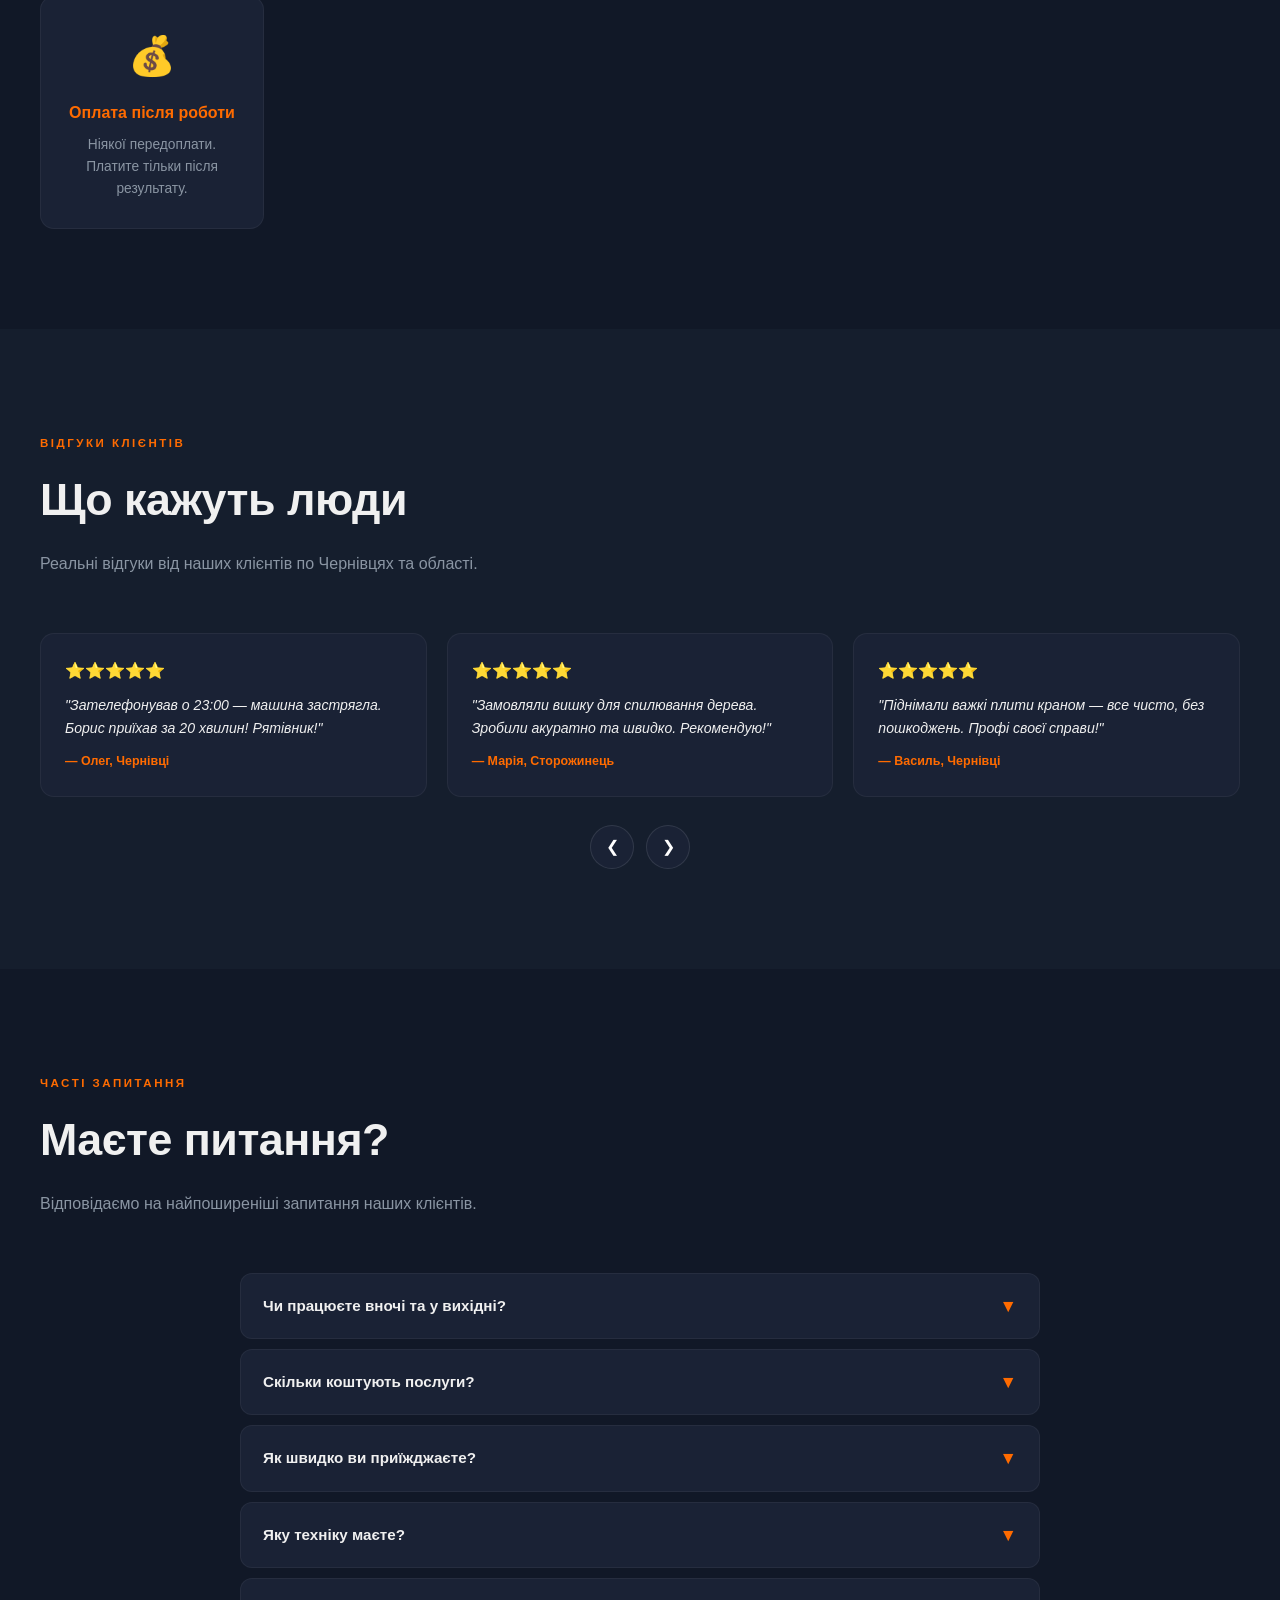
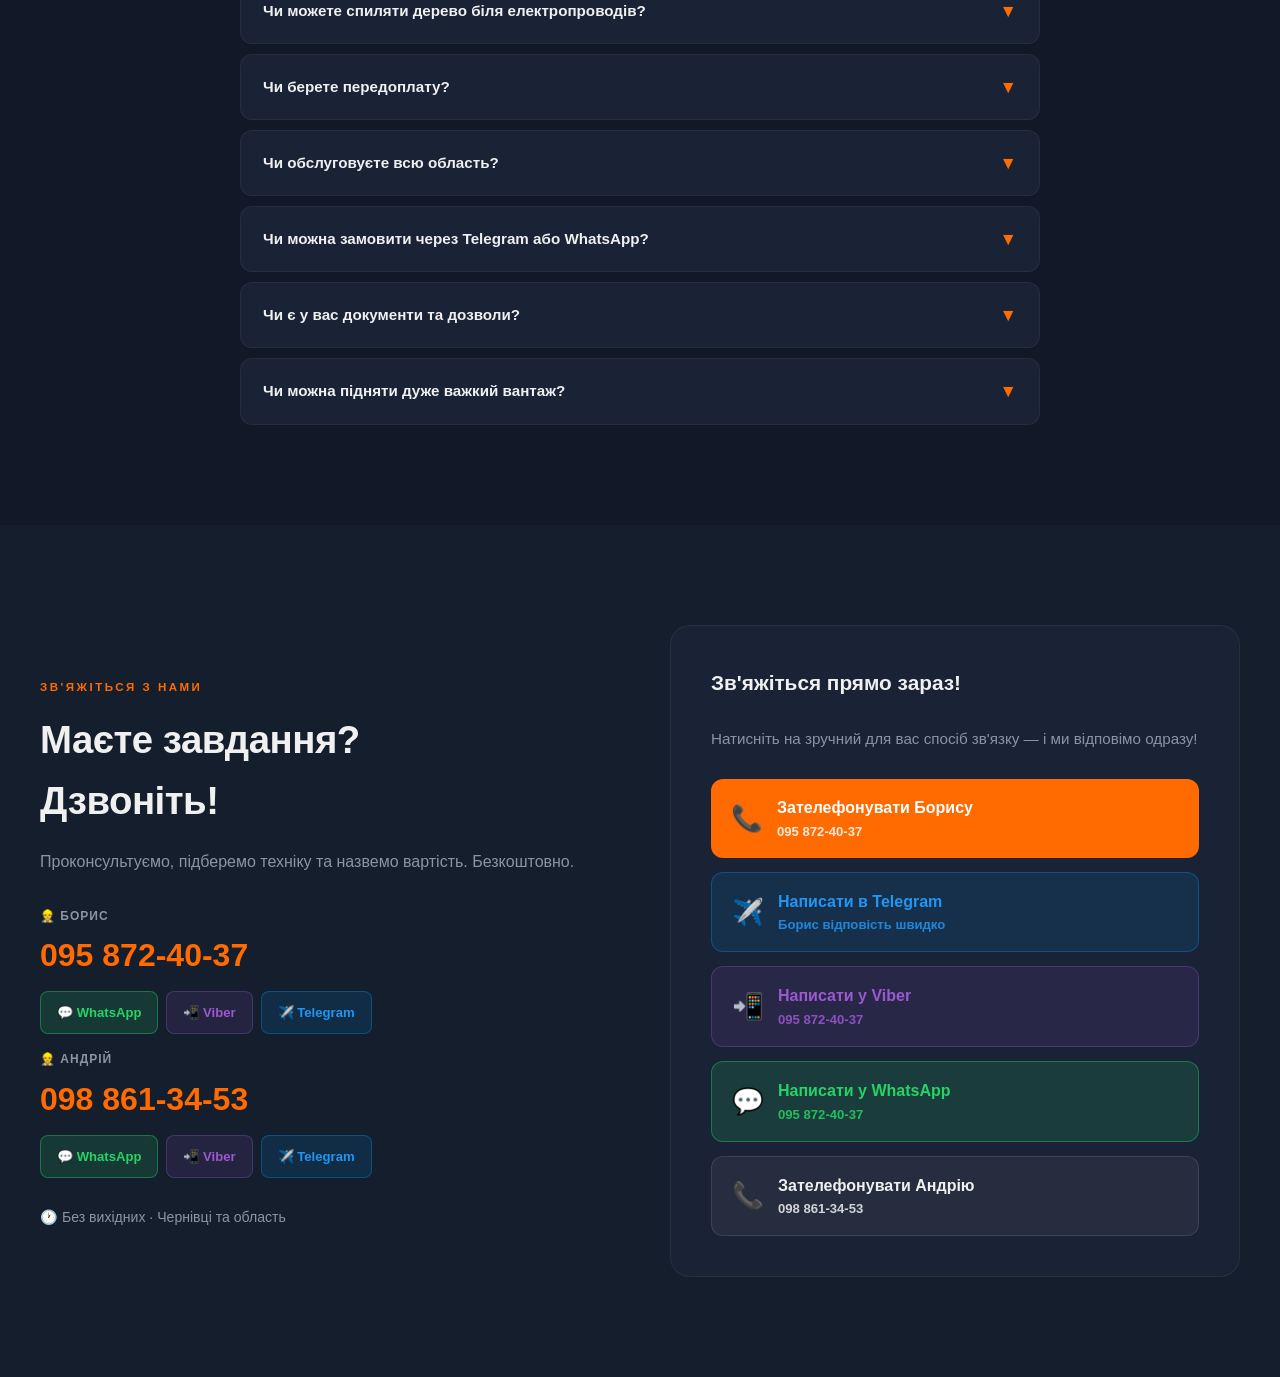
==== commit 55f9f75e: "Add files via upload" ====
--- a/index.html
+++ b/index.html
@@ -622,4 +622,38 @@
             </div>
         </div>
     </div>
-</section>+</section>
+<script>
+var PHOTOS={
+"photo1":"[data-uri]",
+"photo1_sq":"[data-uri]",
+"photo2":"[data-uri]",
+"photo2_sq":"[data-uri]",
+"photo3":"[data-uri]",
+"photo3_sq":"[data-uri]",
+"photo4":"[data-uri]",
+"photo4_sq":"[data-uri]",
+"photo5":"[data-uri]",
+"photo5_sq":"[data-uri]